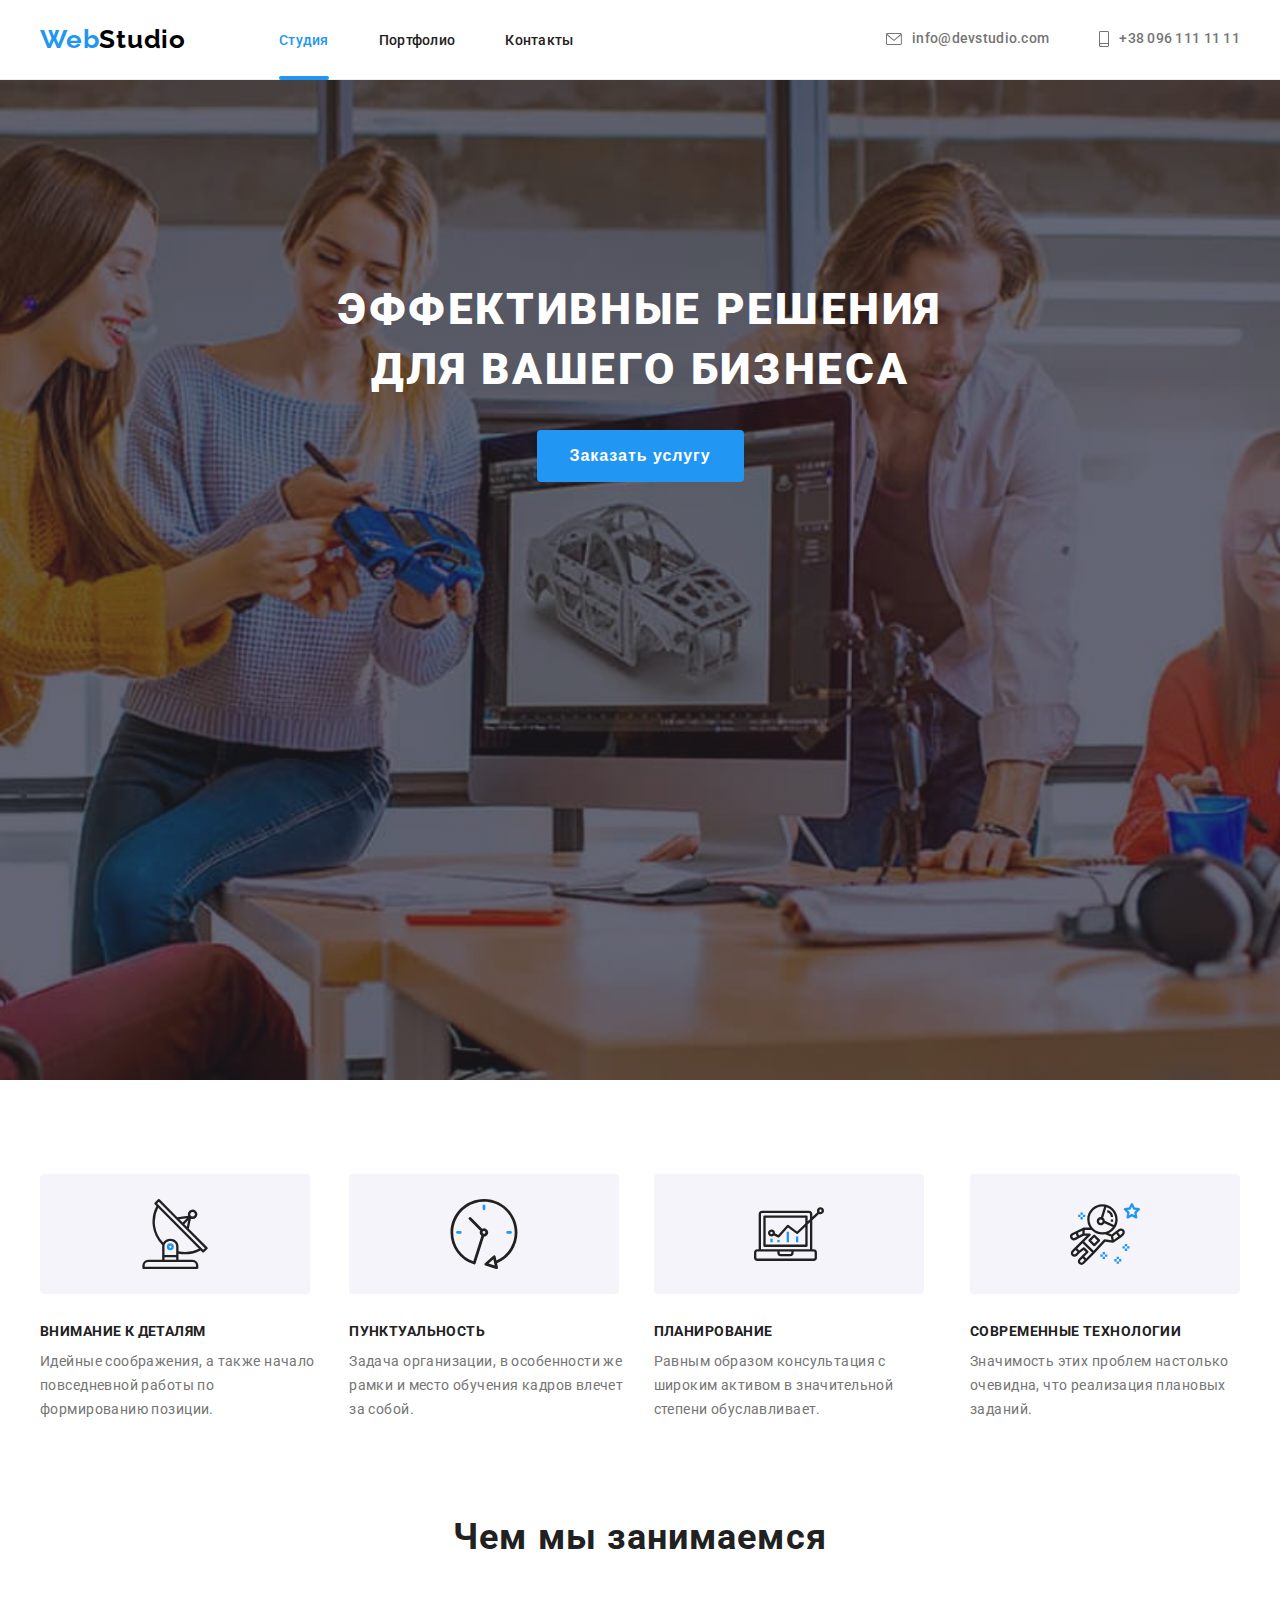
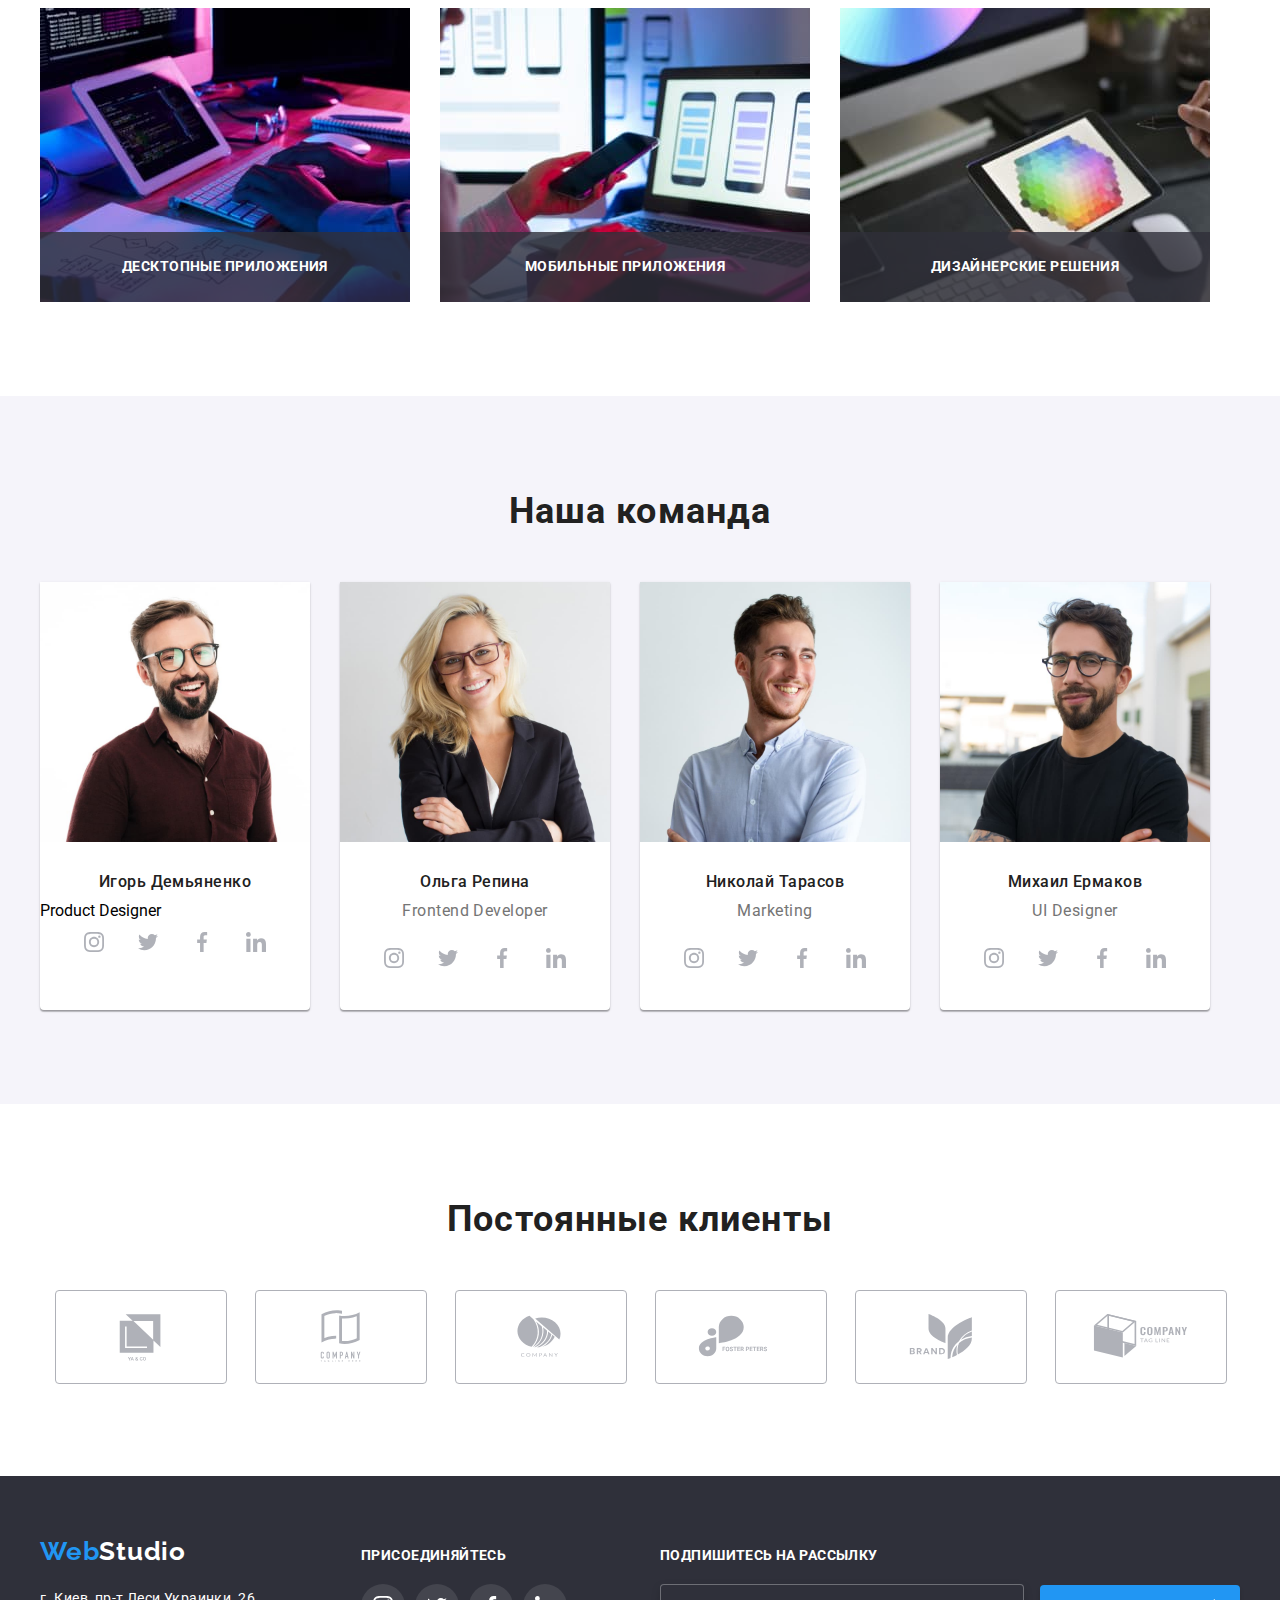
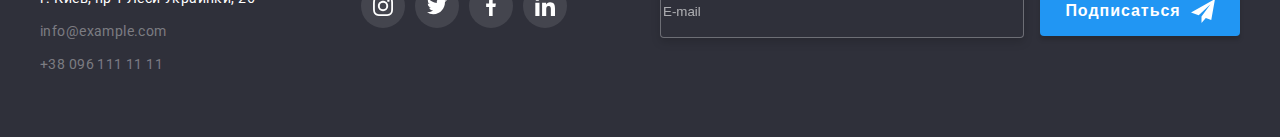
==== index.html @ 2228c713 "create hw8" ====
<!DOCTYPE html>
<html lang="ru">
<head>
  <meta charset="UTF-8">
  <meta http-equiv="X-UA-Compatible" content="IE=edge">
  <meta name="viewport" content="width=device-width, initial-scale=1.0">
  <title>Студия</title>
  <link rel="preconnect" href="https://fonts.googleapis.com">
  <link rel="preconnect" href="https://fonts.gstatic.com" crossorigin>
  <link href="https://fonts.googleapis.com/css2?family=Raleway:wght@700&family=Roboto:wght@400;500;700;900&display=swap"
    rel="stylesheet">
  <link rel="stylesheet" href="https://cdnjs.cloudflare.com/ajax/libs/modern-normalize/1.1.0/modern-normalize.min.css"
      integrity="sha512-wpPYUAdjBVSE4KJnH1VR1HeZfpl1ub8YT/NKx4PuQ5NmX2tKuGu6U/JRp5y+Y8XG2tV+wKQpNHVUX03MfMFn9Q=="
      crossorigin="anonymous" referrerpolicy="no-referrer" />
      <link rel="stylesheet" href="./css/main.min.css">  
</head>
<body>
  <!-- Header -->
<header class="header">
  <div class="container header__container">
    <nav class="header-navigation">
      <a class="logo link" href="./index.html" lang="en"> Web<span class="logo__black">Studio</span> </a>
      <ul class="menu list">
        <li class="menu__item">
          <a class="menu__link link menu__link-current" href="./index.html">Студия</a>
        </li>
        <li class="menu__item">
          <a class="menu__link link" href="./portfolio.html">Портфолио</a>
        </li>
        <li class="menu__item">
          <a class="menu__link link" href="#contacts">Контакты</a>
        </li>
      </ul>
    </nav>
    <ul class="contact-header list">
      <li class="contact-header__item">
        <a class="contact-header__link link" href="mailto:info@devstudio.com"> <svg class="contact-header__icon" width="16px"
            height="12px">
            <use class="icon-adress-item" href="./images/sprite.svg#icon-mail"></use>
          </svg> info@devstudio.com</a>
      </li>
      <li class="contact-header__item">
        <a class="contact-header__link link" href="tel:+380961111111"> <svg class="contact-header__icon" width="10px" height="16px">
            <use class="icon-adress-item" href="./images/sprite.svg#icon-smartphone"></use>
          </svg> +38 096 111 11 11</a>
      </li>
    </ul>
  </div>
  
</header>
<main>
  <!-- hero -->
<section class="hero">
  <div class="container">
    <h1 class="hero__title">
    Эффективные решения для вашего бизнеса
    </h1>
  <button class="modal-btn" type="button" data-modal-open>Заказать услугу</button>
</div>
</section>
<!-- преимущества -->
<section class="benefit section">
  <div class="container">
    <h2 class="visually-hidden">Преимущества</h2>
      <ul class="benefit__list list">        
        <li class="benefit__item">
          <div class="benefit__image">
            <svg class="benefit__icon" width="70px" height="70px">
              <use href="./images/sprite.svg#icon-antenna-1"> </use>
            </svg>
          </div>
          <h3 class="benefit__title">ВНИМАНИЕ К ДЕТАЛЯМ</h3>
          <p class="benefit__description">Идейные соображения, а также начало повседневной работы по формированию позиции.</p>
        </li>
        <li class="benefit__item">
          <div class="benefit__image">
            <svg class="benefit__icon" width="70px" height="70px">
              <use href="./images/sprite.svg#icon-clock-1"> </use>
            </svg>
          </div>
          <h3 class="benefit__title">ПУНКТУАЛЬНОСТЬ</h3>
          <p class="benefit__description">Задача организации, в особенности же рамки и место обучения кадров влечет за собой.</p>
       </li>
       <li class="benefit__item">
        <div class="benefit__image">
          <svg class="benefit__icon" width="70px" height="70px">
            <use href="./images/sprite.svg#icon-diagram-1"> </use>
          </svg>
        </div>
         <h3 class="benefit__title">ПЛАНИРОВАНИЕ</h3>
         <p class="benefit__description">Равным образом консультация с широким активом в значительной степени обуславливает.</p>
       </li>
       <li class="benefit__item">
        <div class="benefit__image">
          <svg class="benefit__icon" width="70px" height="70px">
            <use href="./images/sprite.svg#icon-astronaut-1"> </use>
          </svg>
        </div>
         <h3 class="benefit__title">СОВРЕМЕННЫЕ ТЕХНОЛОГИИ</h3>
         <p class="benefit__description">Значимость этих проблем настолько очевидна, что реализация плановых заданий.</p>
       </li>
     </ul>
  </div>  
 </section>
<!-- чем мы занимаемся -->
<section class="section service">
  <div class="container">
    <h2 class="title">Чем мы занимаемся</h2>
    <ul class="services list">
      <li class="services__card">
        <div class="services__overlay">
          <p>десктопные приложения</p>
        </div>
        <img class="services__image" src="./images/algoritm.jpg" alt="десктопные приложения" width="370" height="294">
      </li>
      <li class="services__card">
        <div class="services__overlay">
          <p>мобильные приложения</p>
        </div>
        <img class="services__image" src="./images/mobile-app.jpg" alt="мобильные приложения" width="370" height="294">
      </li>
      <li class="services__card">
        <div class="services__overlay">
          <p>дизайнерские решения</p>
        </div>
        <img class="services__image" src="./images/design.jpg" alt="дизайнерские решения" width="370" height="294">
      </li>
    </ul>
  </div>
</section>
<!-- наша команда -->
<section class="section employees">
  <div class="container">
    <h2 class="title">Наша команда</h2>
    <ul class="employees__list list">
      <li class="employees__item">
        <img class="employees__image" src="./images/our-team/product-designer.jpg" alt="Игорь Демьяненко" width="270" height="260">
        <div class="employees__content">
          <h3 class="employees__title">Игорь Демьяненко</h3>
        <p class="employees__-description" lang="en">Product Designer</p>
        
          <ul class="socials list">
            <li class="socials__item">
              <a href="" class="socials__link">
                <svg class="socials__icon" width="20" height="20">
                  <use href="./images/sprite.svg#icon-instagram"></use>
                </svg>
              </a>
            </li>
            <li class="socials__item">
              <a href="" class="socials__link">
                <svg class="socials__icon" width="20" height="20">
                  <use href="./images/sprite.svg#icon-twitter"></use>
                </svg>
              </a>
            </li>
            <li class="socials__item">
              <a href="" class="socials__link">
                <svg class="socials__icon" width="20" height="20">
                  <use href="./images/sprite.svg#icon-facebook"></use>
                </svg>
              </a>
            </li>
            <li class="socials__item">
              <a href="" class="socials__link">
                <svg class="socials__icon" width="20" height="20">
                  <use href="./images/sprite.svg#icon-linkedin"></use>
                </svg>
              </a>
            </li>
          </ul>
        </div>
        
      </li>
      <li class="employees__item">
        <img class="employees__image" src="./images/our-team/frontend-developer.jpg" alt="Ольга Репина" width="270" height="260">
        <div class="employees__content">
          <h3 class="employees__title">Ольга Репина</h3>
        <p class="employees__description" lang="en">Frontend Developer</p>
        
          <ul class="socials list">
            <li class="socials__item">
              <a href="" class="socials__link">
                <svg class="socials__icon" width="20" height="20">
                  <use href="./images/sprite.svg#icon-instagram"></use>
                </svg>
              </a>
            </li>
            <li class="socials__item">
              <a href="" class="socials__link">
                <svg class="socials__icon" width="20" height="20">
                  <use href="./images/sprite.svg#icon-twitter"></use>
                </svg>
              </a>
            </li>
            <li class="socials__item">
              <a href="" class="socials__link">
                <svg class="socials__icon" width="20" height="20">
                  <use href="./images/sprite.svg#icon-facebook"></use>
                </svg>
              </a>
            </li>
            <li class="socials__item">
              <a href="" class="socials__link">
                <svg class="socials__icon" width="20" height="20">
                  <use href="./images/sprite.svg#icon-linkedin"></use>
                </svg>
              </a>
            </li>
          </ul>
        </div>
        
      </li>
      <li class="employees__item">
        <img class="employees__image" src="./images/our-team/marketing.jpg" alt="Николай Тарасов" width="270" height="260">
        <div class="employees__content">
          <h3 class="employees__title">Николай Тарасов</h3>
        <p class="employees__description" lang="en">Marketing</p>
        
          <ul class="socials list">
            <li class="socials__item">
              <a href="" class="socials__link">
                <svg class="socials__icon" width="20" height="20">
                  <use href="./images/sprite.svg#icon-instagram"></use>
                </svg>
              </a>
            </li>
            <li class="socials__item">
              <a href="" class="socials__link">
                <svg class="socials__icon" width="20" height="20">
                  <use href="./images/sprite.svg#icon-twitter"></use>
                </svg>
              </a>
            </li>
            <li class="socials__item">
              <a href="" class="socials__link">
                <svg class="socials__icon" width="20" height="20">
                  <use href="./images/sprite.svg#icon-facebook"></use>
                </svg>
              </a>
            </li>
            <li class="socials__item">
              <a href="" class="socials__link">
                <svg class="socials__icon" width="20" height="20">
                  <use href="./images/sprite.svg#icon-linkedin"></use>
                </svg>
              </a>
            </li>
          </ul>
        </div>
        
      </li>
      <li class="employees__item">
        <img class="employees__image" src="./images/our-team/ui-designer.jpg" alt="Михаил Ермаков" width="270" height="260">
        <div class="employees__content">
          <h3 class="employees__title">Михаил Ермаков</h3>
        <p class="employees__description" lang="en">UI Designer</p>
        
          <ul class="socials list">
            <li class="socials__item">
              <a href="" class="socials__link">
                <svg class="socials__icon" width="20" height="20">
                  <use href="./images/sprite.svg#icon-instagram"></use>
                </svg>
              </a>
            </li>
            <li class="socials__item">
              <a href="" class="socials__link">
                <svg class="socials__icon" width="20" height="20">
                  <use href="./images/sprite.svg#icon-twitter"></use>
                </svg>
              </a>
            </li>
            <li class="socials__item">
              <a href="" class="socials__link">
                <svg class="socials__icon" width="20" height="20">
                  <use href="./images/sprite.svg#icon-facebook"></use>
                </svg>
              </a>
            </li>
            <li class="socials__item">
              <a href="" class="socials__link">
                <svg class="socials__icon" width="20" height="20">
                  <use href="./images/sprite.svg#icon-linkedin"></use>
                </svg>
              </a>
            </li>
          </ul>
        </div>        
      </li>
    </ul>
  </div>
  </section>
  <section class="section customers">
    <div class="container">
      <h2 class="title">Постоянные клиенты</h2>
      <ul class="customers__list list">
        <li class="customers__item">
          <a href="" class="customers__link">
            <svg class="customers__icon" width="106" height="60">
              <use href="./images/sprite.svg#icon-logo-1"></use>
            </svg>
          </a>
        </li>
        <li class="customers__item">
          <a href="" class="customers__link">
            <svg class="customers__icon" width="106" height="60">
              <use href="./images/sprite.svg#icon-logo-2"></use>
            </svg>
          </a>
        </li>
        <li class="customers__item">
          <a href="" class="customers__link">
            <svg class="customers__icon" width="106" height="60">
              <use href="./images/sprite.svg#icon-logo-3"></use>
            </svg>
          </a>
        </li>
        <li class="customers__item">
          <a href="" class="customers__link">
            <svg class="customers__icon" width="106" height="60">
              <use href="./images/sprite.svg#icon-logo-4"></use>
            </svg>
          </a>
        </li>
        <li class="customers__item">
          <a href="" class="customers__link">
            <svg class="customers__icon" width="106" height="60">
              <use href="./images/sprite.svg#icon-logo-5"></use>
            </svg>
          </a>
        </li>
        <li class="customers__item">
          <a href="" class="customers__link">
            <svg class="customers__icon" width="106" height="60">
              <use href="./images/sprite.svg#icon-logo-6"></use>
            </svg>
          </a>
        </li>
      </ul>
    </div>
  </section>
 </main> 
<footer class="page-footer">
  <div class="footer-container container">
  <div class="footer-leftside">
    <a class="logo-footer logo link" href="./index.html"> Web<span class="white">Studio</span></a>
    <address id="contacts">
      <ul class="contact-footer list">
        <li class="contact-footer__item">
          <a class="contact-footer__address link" href="https://goo.gl/maps/N3cb1Y7R8XNuQPWY6" target="_blank"
            rel="noopener noreferer">г. Киев, пр-т Леси Украинки, 26</a>
        </li>
        <li class="contact-footer__item">
          <a class="contact-footer__link link" href="mailto:info@devstudio.com">info@example.com</a>
        </li>
        <li class="contact-footer__item">
          <a class="contact-footer__link link" href="tel:+380961111111">+38 096 111 11 11</a>
        </li>
      </ul>      
    </address>
  </div>  
  <div class="footer-rightside">
    <h2 class="footer-title">присоединяйтесь</h2>
    <ul class="socials__footer list">
      <li class="socials__item">
        <a href="" class="socials__link-footer">
          <svg class="socials__icon" width="20" height="20">
            <use href="./images/sprite.svg#icon-instagram"></use>
          </svg>
        </a>
      </li>
      <li class="socials__item">
        <a href="" class="socials__link-footer">
          <svg class="socials__icon" width="20" height="20">
            <use href="./images/sprite.svg#icon-twitter"></use>
          </svg>
        </a>
      </li>
      <li class="socials__item">
        <a href="" class="socials__link-footer">
          <svg class="socials__icon" width="20" height="20">
            <use href="./images/sprite.svg#icon-facebook"></use>
          </svg>
        </a>
      </li>
      <li class="socials__item">
        <a href="" class="socials__link-footer">
          <svg class="socials__icon" width="20" height="20">
            <use href="./images/sprite.svg#icon-linkedin"></use>
          </svg>
        </a>
      </li>
    </ul>
  </div>
  <form class="footer-form">
    <p class="footer-form-description">подпишитесь на рассылку</p>
    <label  class="footer-form-field" for="email">
      <input 
      class="footer-form-input" 
      type="email" 
      name="email" 
      id="email" 
      placeholder="E-mail">
    </label>
    <button class="footer-form-button" type="submit">Подписаться
      <svg class="footer-form-submit-icon" width="24" height="24">
        <use href="./images/sprite.svg#icon-icon-send"></use>
      </svg>  
    </button>
  </form>
  </div>
</footer>

<div class="backdrop is-hidden" data-modal>
  <div class="modal">
    <button type="button" class="modal-close-btn" data-modal-close>
      <svg class="modal-close-btn-icon" width="18px" height="18px">
        <use href="./images/sprite.svg#icon-close"></use>
      </svg>
    </button>
    <form class="modal-form">
      <p class="modal-form-description">Оставьте свои данные, мы вам перезвоним</p>
      <label class="modal-form-field" for="name">
        <span class="modal-form-field-key">Имя</span>  
        <span class="modal-form-input-wraper">
          <input class="modal-form-input" type="text" name="user-name" id="name" required pattern="[a-zA-Z]*" title="Andrew">
          <svg class="modal-form-icon" width="18px" height="18px">
            <use href="./images/sprite.svg#icon-person-black"></use>
          </svg>
        </span>        
      </label>
      <label class="modal-form-field" for="phone">
        <span class="modal-form-field-key">Телефон</span> 
        <span class="modal-form-input-wraper">
          <input class="modal-form-input" type="tel" name="user-phone" id="phone" required
            pattern="[0-9]{3}-[0-9]{3}-[0-9]{2}-[0-9]{2}" title="xxx-xxx-xx-xx">
            <svg class="modal-form-icon" width="18px" height="18px">
              <use href="./images/sprite.svg#icon-phone-black"></use>
            </svg>
        </span>        
      </label>
      <label class="modal-form-field" for="email-modal">
        <span class="modal-form-field-key">Почта</span>
        <span class="modal-form-input-wraper">
          <input class="modal-form-input" type="email" name="user-email" id="email-modal" required>
          <svg class="modal-form-icon" width="18px" height="18px">
            <use href="./images/sprite.svg#icon-email-black"></use>
          </svg>
        </span>        
      </label>
      <label class="modal-form-field">
        <span class="modal-form-field-key">Комментарий</span>        
        <textarea 
        class="modal-form-message" 
        name="user-message" 
        placeholder="Введите текст"
         ></textarea>
      </label>
      <input type="checkbox" class="modal-form-checkbox visually-hidden" id="checkbox-policy" name="user-policy">
      <label class="modal-form-checkbox-label" for="checkbox-policy">Соглашаюсь с рассылкой и принимаю&nbsp; <a class="modal-form-policy" href="">Условия договора</a> </label>
      <button class="mobal-form-button" type="submit">Отправить</button>
    </form>
  </div>
</div>
<script src="./js/modal.js"></script>
 </body>
</html>
---- css/main.min.css ----
:root{--primary-font: 'Roboto', sans-serif;--secondary-font: 'Raleway', sans-serif;--accent-color: #2196F3;--primary-font-color: #212121;--secondary-font-color: #757575;--main-background-color: #2F303A;--primary-color: #ffffff}.visually-hidden{position:absolute;width:1px;height:1px;margin:-1px;border:0;padding:0;white-space:nowrap;clip-path:inset(100%);clip:rect(0 0 0 0);overflow:hidden}.modal-close-btn,.modal-form-checkbox-label,.services__overlay,.socials__link,.customers__link,.socials__link-footer{display:flex;align-items:center;justify-content:center}h1,h2,h3,h4,h5,h6,p{margin-top:0;margin-bottom:0}ul,ol{margin-top:0;margin-bottom:0;padding-left:0}img{display:block}.list{list-style:none}.link{text-decoration:none}body{font-family:var(--primary-font);margin:0}.container{width:1200px;padding-left:15px;padding-right:15px;margin-left:auto;margin-right:auto;margin-top:auto;margin-bottom:auto}.section{padding-top:94px;padding-bottom:94px}.title{font-weight:700;font-size:36px;line-height:1.17;text-align:center;letter-spacing:0.03em;color:var(--primary-font-color);margin-bottom:50px}.logo{font-family:var(--secondary-font);font-weight:700;font-size:26px;line-height:1.19;letter-spacing:0.03em;color:var(--accent-color)}.logo__black{font-family:var(--secondary-font);font-weight:700;font-size:26px;line-height:1.19;letter-spacing:0.03em;color:#000000}.white{font-family:var(--secondary-font);font-weight:700;font-size:26px;line-height:1.19;letter-spacing:0.03em;color:var(--primary-color)}.logo-footer{display:block}.backdrop{position:fixed;top:0;left:0;width:100%;height:100%;background-color:rgba(0,0,0,0.2);transition:opacity 250ms cubic-bezier(0.4, 0, 0.2, 1),visibility 250ms cubic-bezier(0.4, 0, 0.2, 1)}.is-hidden{opacity:0;visibility:hidden;pointer-events:none}.modal{position:absolute;top:50%;left:50%;transform:translate(-50%, -50%);width:528px;height:581px;padding:40px;background-color:#FFFFFF;box-shadow:0px 1px 3px rgba(0,0,0,0.12),0px 1px 1px rgba(0,0,0,0.14),0px 2px 1px rgba(0,0,0,0.2);border-radius:4px}.modal-close-btn{position:absolute;top:8px;right:8px;width:30px;height:30px;padding:0;border:1px solid rgba(0,0,0,0.1);border-radius:50%;background-color:transparent;transition:fill 250ms cubic-bezier(0.4, 0, 0.2, 1);cursor:pointer}.modal-close-btn:hover,.modal-close-btn:focus{fill:var(--accent-color)}.modal-form{display:flex;flex-direction:column}.modal-form-input{width:100%;height:40px;border:1px solid rgba(33,33,33,0.2);border-radius:4px;padding-left:42px;transition:border-color 250ms cubic-bezier(0.4, 0, 0.2, 1)}.modal-form-input:focus{outline:none;border-color:var(--accent-color)}.modal-form-icon{display:block;position:absolute;top:50%;left:12px;transform:translateY(-50%);transition:fill 250ms cubic-bezier(0.4, 0, 0.2, 1)}.modal-form-input:focus+.modal-form-icon{fill:var(--accent-color)}.modal-form-field-key{display:block;margin-bottom:4px;font-size:12px;line-height:1.17;letter-spacing:0.01em;color:var(--secondary-font-color)}.modal-form-field{margin-bottom:10px}.modal-form-description{margin-bottom:12px;font-weight:700;font-size:20px;line-height:1.15;text-align:center;letter-spacing:0.03em;color:var(--primary-font-color)}.modal-form-input-wraper{position:relative}.modal-form-message{display:block;width:100%;height:120px;border:1px solid rgba(33,33,33,0.2);border-radius:4px;resize:none;padding:12px 16px;transition:border-color 250ms cubic-bezier(0.4, 0, 0.2, 1)}.modal-form-message:focus{outline:none;border-color:var(--accent-color)}.modal-form-message::placeholder{font-size:14px;line-height:1.14;letter-spacing:0.01em;color:rgba(117,117,117,0.5)}.modal-form-checkbox-label{font-size:14px;line-height:1.71;margin-bottom:30px;margin-top:10px;color:var(--secondary-font-color)}.modal-form-checkbox-label::before{display:block;width:16px;height:15px;border:1px solid #212121;border-radius:2px;margin-right:7px;content:'';cursor:pointer}.modal-form-checkbox:checked+.modal-form-checkbox-label::before{background-size:contain;background-origin:border-box;border-color:#2196F3;background-repeat:no-repeat;background-position:center;background-image:url(../images/icon-check.svg)}.modal-form-checkbox:focus+.modal-form-checkbox-label::before{outline:2px solid --accent-color}.modal-form-policy{color:var(--accent-color)}.mobal-form-button{min-width:200px;align-self:center;font-weight:700;font-size:16px;line-height:1.87;letter-spacing:0.06em;padding:10px 55px;border:1px solid transparent;box-shadow:0px 4px 4px rgba(0,0,0,0.15);border-radius:4px;background-color:var(--accent-color);color:var(--primary-color);text-align:center;justify-content:center;transition:background-color 250ms cubic-bezier(0.4, 0, 0.2, 1);cursor:pointer}.mobal-form-button:hover,.mobal-form-button:focus{background-color:#188CE8}.header__container{display:flex;align-items:center;padding-top:24px;padding-bottom:24px}.header-navigation{display:flex}.menu{display:flex;align-items:center;margin-left:93px}.contact-header{display:flex;margin-left:auto}.header{border-bottom:1px solid #ECECEC}.contact-header__item:not(:last-child){margin-right:50px}.menu__item{position:relative}.menu__item:not(:last-child){margin-right:50px}.menu__link{font-weight:500;font-size:14px;line-height:1.14;letter-spacing:0.02em;color:var(--primary-font-color);transition:color 250ms cubic-bezier(0.4, 0, 0.2, 1)}.menu__link:hover,.menu__link:focus{color:var(--accent-color)}.menu .menu__link.menu__link-current{color:var(--accent-color)}.menu__link.menu__link-current::after{content:'';display:block;width:100%;height:4px;border-radius:2px;position:absolute;top:46px;background-color:#2196F3}.contact-header__link{display:flex;align-items:center;font-weight:500;font-size:14px;line-height:1.14;letter-spacing:0.02em;color:var(--secondary-font-color);transition:color 250ms cubic-bezier(0.4, 0, 0.2, 1)}.contact-header__link:hover,.contact-header__link:focus{color:var(--accent-color)}.contact-header__icon{margin-right:10px;fill:#757575;transition:fill 250ms cubic-bezier(0.4, 0, 0.2, 1)}.contact-header__link:hover .contact-header__icon,.contact-header__link:focus .contact-header__icon{fill:var(--accent-color)}.modal-btn{padding:10px 32px;min-width:200px;border:1px solid transparent;border-radius:4px;font-weight:700;font-size:16px;line-height:1.87;letter-spacing:0.06em;background-color:var(--accent-color);color:var(--primary-color);text-align:center;transition:background-color 250ms cubic-bezier(0.4, 0, 0.2, 1);cursor:pointer}.modal-btn:hover,.modal-btn:focus{background-color:#188CE8}.hero{height:600px;max-width:1600px;background-image:linear-gradient(to right, rgba(47,48,58,0.4), rgba(47,48,58,0.4)),url("../images/hero-Img.jpg");background-color:var(--main-background-color);background-size:cover;background-repeat:no-repeat;background-position:center;margin-left:auto;margin-right:auto;padding-top:200px;padding-bottom:200px;text-align:center}.hero__title{width:696px;height:120px;font-weight:900;font-size:44px;line-height:1.36;text-align:center;letter-spacing:0.06em;text-transform:uppercase;color:var(--primary-color);margin-left:auto;margin-right:auto;margin-bottom:30px}.benefit__title{font-weight:700;font-size:14px;line-height:1.14;letter-spacing:0.03em;text-transform:uppercase;color:var(--primary-font-color);margin-bottom:10px;margin-top:30px}.benefit__description{font-size:14px;line-height:1.71;letter-spacing:0.03em;color:var(--secondary-font-color)}.benefit__list{display:flex}.benefit__item:not(:last-child){margin-right:30px}.benefit__image{width:270px;height:120px;display:flex;align-items:center;justify-content:center;border-radius:4px;background-color:#F5F4FA}.service{padding-top:0px}.services__card{position:relative}.services__card:not(:last-child){margin-right:30px}.services__overlay{position:absolute;bottom:0;width:100%;height:70px;background-color:rgba(47,48,58,0.8);font-weight:700;font-size:14px;line-height:1.14;letter-spacing:0.03em;text-transform:uppercase;color:#FFFFFF}.services{display:flex;flex-wrap:wrap}.employees__title{font-weight:500;font-size:16px;line-height:1.19;text-align:center;letter-spacing:0.03em;color:var(--primary-font-color);margin-bottom:10px}.employees__content{padding-top:30px;padding-bottom:30px}.employees__description{font-size:16px;line-height:1.19;text-align:center;letter-spacing:0.03em;color:var(--secondary-font-color);margin-bottom:16px}.employees{background-color:#F5F4FA}.employees__item{background-color:var(--primary-color);box-shadow:0px 1px 3px rgba(0,0,0,0.12),0px 1px 1px rgba(0,0,0,0.14),0px 2px 1px rgba(0,0,0,0.2);border-radius:0px 0px 4px 4px}.employees__item:not(:last-child){margin-right:30px}.employees__list{display:flex;flex-wrap:wrap}.socials{display:flex;justify-content:center}.socials__link{width:44px;height:44px;border-radius:50%;fill:#AFB1B8;background-color:var(--primary-color);transition:background-color 250ms cubic-bezier(0.4, 0, 0.2, 1),fill 250ms cubic-bezier(0.4, 0, 0.2, 1)}.socials__link:hover,.socials__link:focus{background-color:var(--accent-color)}.socials__link:hover .socials__icon,.socials__link:focus .socials__icon{fill:var(--primary-color)}.socials__item:not(:last-child){margin-right:10px}.customers__list{display:flex;justify-content:center}.customers__item{width:170px;height:92px}.customers__item:not(:last-child){margin-right:30px}.customers__link{width:100%;height:100%;border:1px solid #AFB1B8;border-radius:4px;fill:#AFB1B8;background-color:var(--primary-color);transition:border 250ms cubic-bezier(0.4, 0, 0.2, 1)}.customers__link:hover,.customers__link:focus{border:1px solid var(--accent-color);border-radius:4px}.customers__icon{transition:fill 250ms cubic-bezier(0.4, 0, 0.2, 1)}.customers__link:hover .customers__icon,.customers__link:focus .customers__icon{fill:var(--accent-color)}address{font-style:normal;font-weight:400}.page-footer{background-color:var(--main-background-color);padding-top:60px;padding-bottom:60px}.contact-footer{margin-top:20px}.contact-footer__address{font-size:14px;line-height:1.71;letter-spacing:0.03em;color:var(--primary-color);transition:color 250ms cubic-bezier(0.4, 0, 0.2, 1)}.contact-footer__address:hover,.contact-footer__address:focus{color:var(--accent-color)}.contact-footer__link{font-size:14px;line-height:1.71;letter-spacing:0.03em;color:#FFFFFF60;transition:color 250ms cubic-bezier(0.4, 0, 0.2, 1)}.contact-footer__link:hover,.contact-footer__link:focus{color:var(--accent-color)}.contact-footer__item:not(:last-child){margin-bottom:9px}.footer-container{display:flex;align-items:baseline}.footer-leftside{margin-right:70px;flex-grow:1}.footer-rightside{margin-right:93px}.footer-title{margin-bottom:20px;font-size:14px;line-height:1.14;letter-spacing:0.03em;text-transform:uppercase;color:var(--primary-color)}.socials__footer{display:flex;justify-content:center}.socials__link-footer{width:44px;height:44px;border-radius:50%;fill:var(--primary-color);background-color:rgba(255,255,255,0.1);transition:background-color 250ms cubic-bezier(0.4, 0, 0.2, 1)}.socials__link-footer:hover,.socials__link-footer:focus{background-color:var(--accent-color)}.socials__item:not(:last-child){margin-right:10px}.socials__icon{transition:fill 250ms cubic-bezier(0.4, 0, 0.2, 1)}.socials__link-footer:hover .socials__icon,.socials__link-footer:focus .socials__icon{fill:var(--primary-color)}.footer-form{display:block;justify-content:flex-end}.footer-form-description{font-family:'Roboto';font-style:normal;font-weight:700;font-size:14px;line-height:1.14;letter-spacing:0.03em;margin-bottom:20px;text-transform:uppercase;color:#FFFFFF}.footer-form-input{width:358px;height:50px;border:1px solid rgba(255,255,255,0.3);filter:drop-shadow(0px 4px 4px rgba(0,0,0,0.15));border-radius:4px;background-color:#2F303A;color:#FFFFFF;outline:none}.footer-form-input::placeholder{color:rgba(255,255,255,0.6)}.footer-form-field{margin-right:12px}.footer-form-button{display:inline-flex;align-items:center;min-width:200px;align-self:center;font-weight:700;font-size:16px;line-height:1.87;letter-spacing:0.06em;padding-top:10px;padding-bottom:10px;border:1px solid transparent;box-shadow:0px 4px 4px rgba(0,0,0,0.15);border-radius:4px;background-color:var(--accent-color);color:var(--primary-color);justify-content:center;transition:background-color 250ms cubic-bezier(0.4, 0, 0.2, 1);cursor:pointer}.footer-form-button:hover,.footer-form-button:focus{background-color:#188CE8}.footer-form-submit-icon{margin-left:10px}.navigation{display:flex;margin-bottom:50px;justify-content:center}.our-projects{padding-top:94px;padding-bottom:94px}.navigation__item:not(:last-child){margin-right:8px}.nav-button{font-family:inherit;font-weight:500;font-size:16px;line-height:1.63;letter-spacing:0.03em;background-color:#F5F4FA;color:var(--primary-font-color);border-radius:4px;border:1px solid transparent;padding:6px 22px;cursor:pointer;transition:color 250ms cubic-bezier(0.4, 0, 0.2, 1),background-color 250ms cubic-bezier(0.4, 0, 0.2, 1),box-shadow 250ms cubic-bezier(0.4, 0, 0.2, 1)}.nav-button:hover,.nav-button:focus{color:var(--primary-color);background-color:var(--accent-color);box-shadow:0px 3px 1px rgba(0,0,0,0.1),0px 1px 2px rgba(0,0,0,0.08),0px 2px 2px rgba(0,0,0,0.12);border-radius:4px}.projects{display:flex;flex-wrap:wrap}.projects__item:not(:nth-child(3n)){margin-right:30px}.projects__item:nth-child(-n+6){margin-bottom:30px}.projects__link{display:block;transition:box-shadow 250ms cubic-bezier(0.4, 0, 0.2, 1)}.projects__link:hover,.projects__link:focus{box-shadow:0px 1px 1px rgba(0,0,0,0.12),0px 4px 4px rgba(0,0,0,0.06),1px 4px 6px rgba(0,0,0,0.16)}.projects__content{padding-top:20px;padding-bottom:20px;padding-left:24px;padding-right:24px;border:1px solid #EEEEEE;border-top:none}.projects__title{font-weight:700;font-size:18px;line-height:2.0;letter-spacing:0.06em;color:var(--primary-font-color);margin-bottom:4px}.projects__description{font-size:16px;line-height:1.87;letter-spacing:0.03em;color:var(--secondary-font-color)}.projects__wrapper{position:relative;overflow:hidden}.projects__overlay{position:absolute;width:100%;height:100%;top:0;left:0;font-family:'Roboto', sans-serif;font-style:normal;font-weight:400;font-size:18px;line-height:1.56;letter-spacing:0.03em;color:rgba(255,255,255,0.9);background-color:rgba(33,150,243,0.9);padding:63px 24px;transform:translateY(100%);transition:transform 250ms cubic-bezier(0.4, 0, 0.2, 1)}.projects__link:hover .projects__overlay,.projects__link:focus .projects__overlay{transform:translateY(0)}
/*# sourceMappingURL=main.min.css.map */
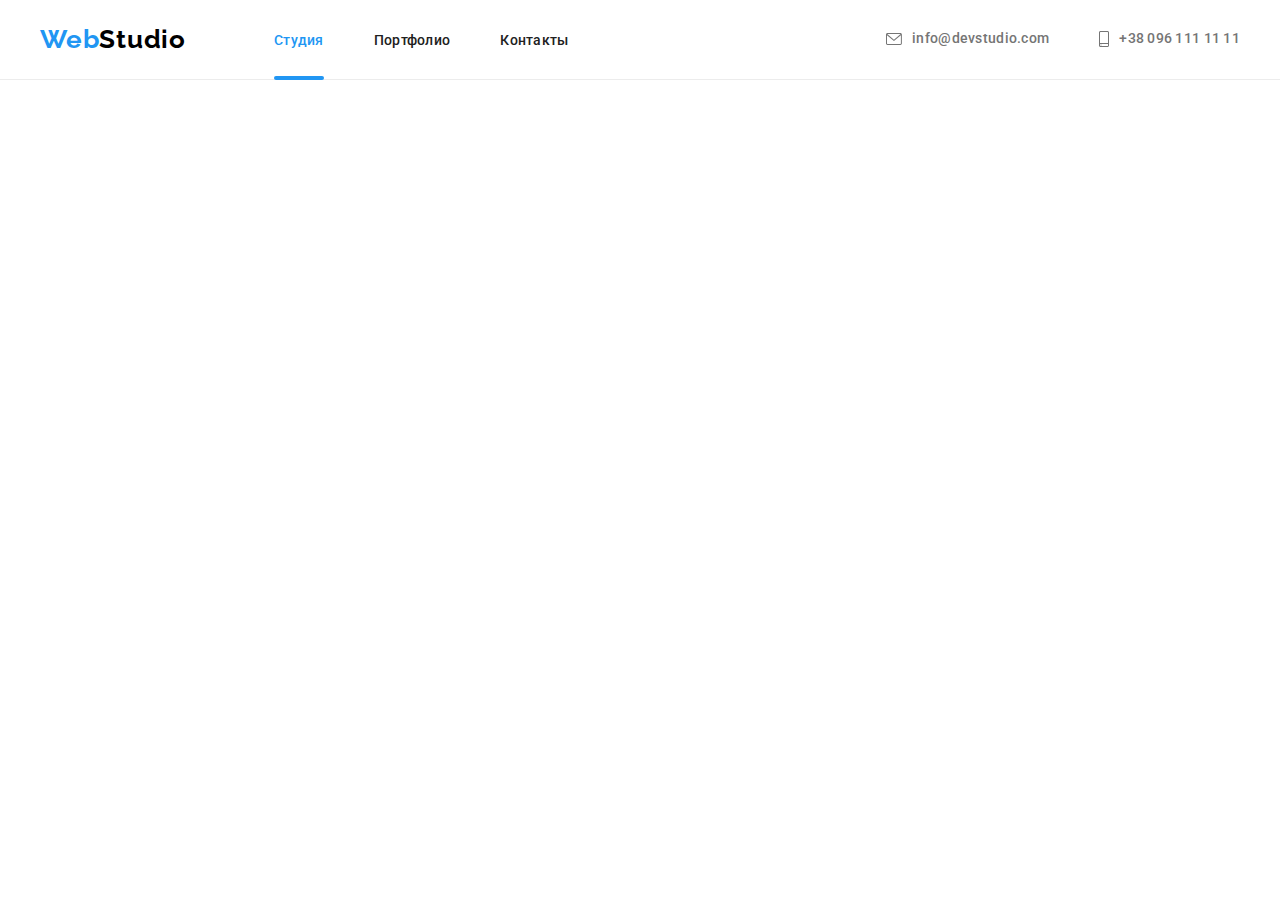
==== commit 180901ff: "setup css-header to three modes and modal-menu" ====
--- a/index.html
+++ b/index.html
@@ -19,7 +19,7 @@
 <header class="header">
   <div class="container header__container">
     <nav class="header-navigation">
-      <a class="logo link" href="./index.html" lang="en"> Web<span class="logo__black">Studio</span> </a>
+      <a class="logo link" href="./index.html" lang="en"> Web<span class="logo-black">Studio</span> </a>
       <ul class="menu list">
         <li class="menu__item">
           <a class="menu__link link menu__link-current" href="./index.html">Студия</a>
@@ -32,6 +32,11 @@
         </li>
       </ul>
     </nav>
+    <button type="button" class="mobile-menu-open-btn" data-menu-open>
+      <svg class="mobile-menu-open-btn__icon" width="40" height="40">
+        <use href="./images/sprite.svg#icon-burger"></use>
+      </svg>      
+    </button>
     <ul class="contact-header list">
       <li class="contact-header__item">
         <a class="contact-header__link link" href="mailto:info@devstudio.com"> <svg class="contact-header__icon" width="16px"
@@ -46,20 +51,61 @@
       </li>
     </ul>
   </div>
-  
+  <div class="mobile-menu" data-menu>
+    <div class="container mobile-menu__container">
+      <button type="button" class="mobile-menu__close-button" data-menu-close>
+        <svg class="mobile-menu__close-icon" width="40px" height="40px">
+          <use href="./images/sprite.svg#icon-close"></use>
+        </svg>
+      </button>
+      <ul class="mobile-nav-menu list">
+        <li class="mobile-nav-menu__item">
+          <a class="mobile-nav-menu__link link" href="./index.html">Студия</a>
+        </li>
+        <li class="mobile-nav-menu__item">
+          <a class="mobile-nav-menu__link link" href="./portfolio.html">Портфолио</a>
+        </li>
+        <li class="mobile-nav-menu__item">
+          <a class="mobile-nav-menu__link link" href="#contacts">Контакты</a>
+        </li>
+      </ul>
+      <ul class="mobile-contacts-menu list">
+        <li class="mobile-contacts-menu__phone">
+          <a class="mobile-contacts-menu__link-phone link" href="tel:+380961111111">+38 096 111 11 11</a>
+        </li>
+        <li class="mobile-contacts-menu__mail">
+          <a class="mobile-contacts-menu__link-mail link" href="mailto:info@devstudio.com">info@devstudio.com</a>
+        </li>
+      </ul>
+      <ul class="mobile-socials-menu list">
+        <li class="mobile-socials-menu__item">
+          <a class="mobile-socials-menu__link link" href="">Instagram</a>
+        </li>
+        <li class="mobile-socials-menu__item">
+          <a class="mobile-socials-menu__link link" href="">Twitter</a>
+        </li>
+        <li class="mobile-socials-menu__item">
+          <a class="mobile-socials-menu__link link" href="">Facebook</a>
+        </li>
+        <li class="mobile-socials-menu__item">
+          <a class="mobile-socials-menu__link link" href="">Linkedin</a>
+        </li>
+      </ul>
+    </div>
+  </div>
 </header>
 <main>
   <!-- hero -->
-<section class="hero">
+<!-- <section class="hero">
   <div class="container">
     <h1 class="hero__title">
-    Эффективные решения для вашего бизнеса
+    Эффективные решения <br> для вашего бизнеса
     </h1>
   <button class="modal-btn" type="button" data-modal-open>Заказать услугу</button>
 </div>
-</section>
+</section> -->
 <!-- преимущества -->
-<section class="benefit section">
+<!-- <section class="benefit section">
   <div class="container">
     <h2 class="visually-hidden">Преимущества</h2>
       <ul class="benefit__list list">        
@@ -101,9 +147,9 @@
        </li>
      </ul>
   </div>  
- </section>
+ </section> -->
 <!-- чем мы занимаемся -->
-<section class="section service">
+<!-- <section class="section service">
   <div class="container">
     <h2 class="title">Чем мы занимаемся</h2>
     <ul class="services list">
@@ -127,9 +173,9 @@
       </li>
     </ul>
   </div>
-</section>
+</section> -->
 <!-- наша команда -->
-<section class="section employees">
+<!-- <section class="section employees">
   <div class="container">
     <h2 class="title">Наша команда</h2>
     <ul class="employees__list list">
@@ -290,8 +336,9 @@
       </li>
     </ul>
   </div>
-  </section>
-  <section class="section customers">
+  </section> -->
+  <!-- CUSTOMERS -->
+  <!-- <section class="section customers">
     <div class="container">
       <h2 class="title">Постоянные клиенты</h2>
       <ul class="customers__list list">
@@ -339,12 +386,13 @@
         </li>
       </ul>
     </div>
-  </section>
+  </section> -->
  </main> 
-<footer class="page-footer">
+<!-- FOOTER -->
+<!-- <footer class="page-footer">
   <div class="footer-container container">
   <div class="footer-leftside">
-    <a class="logo-footer logo link" href="./index.html"> Web<span class="white">Studio</span></a>
+    <a class="logo-footer logo link" href="./index.html"> Web<span class="logo-white">Studio</span></a>
     <address id="contacts">
       <ul class="contact-footer list">
         <li class="contact-footer__item">
@@ -410,9 +458,9 @@
     </button>
   </form>
   </div>
-</footer>
-
-<div class="backdrop is-hidden" data-modal>
+</footer> -->
+<!-- MODAL WINDOW -->
+<!-- <div class="backdrop is-hidden" data-modal>
   <div class="modal">
     <button type="button" class="modal-close-btn" data-modal-close>
       <svg class="modal-close-btn-icon" width="18px" height="18px">
@@ -462,7 +510,8 @@
       <button class="mobal-form-button" type="submit">Отправить</button>
     </form>
   </div>
-</div>
-<script src="./js/modal.js"></script>
+</div> -->
+<!-- <script src="./js/modal.js"></script> -->
+<script src="./js/menu.js"></script>
  </body>
 </html>--- a/css/main.min.css
+++ b/css/main.min.css
@@ -1,2 +1,2 @@
-:root{--primary-font: 'Roboto', sans-serif;--secondary-font: 'Raleway', sans-serif;--accent-color: #2196F3;--primary-font-color: #212121;--secondary-font-color: #757575;--main-background-color: #2F303A;--primary-color: #ffffff}.visually-hidden{position:absolute;width:1px;height:1px;margin:-1px;border:0;padding:0;white-space:nowrap;clip-path:inset(100%);clip:rect(0 0 0 0);overflow:hidden}.modal-close-btn,.modal-form-checkbox-label,.services__overlay,.socials__link,.customers__link,.socials__link-footer{display:flex;align-items:center;justify-content:center}h1,h2,h3,h4,h5,h6,p{margin-top:0;margin-bottom:0}ul,ol{margin-top:0;margin-bottom:0;padding-left:0}img{display:block}.list{list-style:none}.link{text-decoration:none}body{font-family:var(--primary-font);margin:0}.container{width:1200px;padding-left:15px;padding-right:15px;margin-left:auto;margin-right:auto;margin-top:auto;margin-bottom:auto}.section{padding-top:94px;padding-bottom:94px}.title{font-weight:700;font-size:36px;line-height:1.17;text-align:center;letter-spacing:0.03em;color:var(--primary-font-color);margin-bottom:50px}.logo{font-family:var(--secondary-font);font-weight:700;font-size:26px;line-height:1.19;letter-spacing:0.03em;color:var(--accent-color)}.logo__black{font-family:var(--secondary-font);font-weight:700;font-size:26px;line-height:1.19;letter-spacing:0.03em;color:#000000}.white{font-family:var(--secondary-font);font-weight:700;font-size:26px;line-height:1.19;letter-spacing:0.03em;color:var(--primary-color)}.logo-footer{display:block}.backdrop{position:fixed;top:0;left:0;width:100%;height:100%;background-color:rgba(0,0,0,0.2);transition:opacity 250ms cubic-bezier(0.4, 0, 0.2, 1),visibility 250ms cubic-bezier(0.4, 0, 0.2, 1)}.is-hidden{opacity:0;visibility:hidden;pointer-events:none}.modal{position:absolute;top:50%;left:50%;transform:translate(-50%, -50%);width:528px;height:581px;padding:40px;background-color:#FFFFFF;box-shadow:0px 1px 3px rgba(0,0,0,0.12),0px 1px 1px rgba(0,0,0,0.14),0px 2px 1px rgba(0,0,0,0.2);border-radius:4px}.modal-close-btn{position:absolute;top:8px;right:8px;width:30px;height:30px;padding:0;border:1px solid rgba(0,0,0,0.1);border-radius:50%;background-color:transparent;transition:fill 250ms cubic-bezier(0.4, 0, 0.2, 1);cursor:pointer}.modal-close-btn:hover,.modal-close-btn:focus{fill:var(--accent-color)}.modal-form{display:flex;flex-direction:column}.modal-form-input{width:100%;height:40px;border:1px solid rgba(33,33,33,0.2);border-radius:4px;padding-left:42px;transition:border-color 250ms cubic-bezier(0.4, 0, 0.2, 1)}.modal-form-input:focus{outline:none;border-color:var(--accent-color)}.modal-form-icon{display:block;position:absolute;top:50%;left:12px;transform:translateY(-50%);transition:fill 250ms cubic-bezier(0.4, 0, 0.2, 1)}.modal-form-input:focus+.modal-form-icon{fill:var(--accent-color)}.modal-form-field-key{display:block;margin-bottom:4px;font-size:12px;line-height:1.17;letter-spacing:0.01em;color:var(--secondary-font-color)}.modal-form-field{margin-bottom:10px}.modal-form-description{margin-bottom:12px;font-weight:700;font-size:20px;line-height:1.15;text-align:center;letter-spacing:0.03em;color:var(--primary-font-color)}.modal-form-input-wraper{position:relative}.modal-form-message{display:block;width:100%;height:120px;border:1px solid rgba(33,33,33,0.2);border-radius:4px;resize:none;padding:12px 16px;transition:border-color 250ms cubic-bezier(0.4, 0, 0.2, 1)}.modal-form-message:focus{outline:none;border-color:var(--accent-color)}.modal-form-message::placeholder{font-size:14px;line-height:1.14;letter-spacing:0.01em;color:rgba(117,117,117,0.5)}.modal-form-checkbox-label{font-size:14px;line-height:1.71;margin-bottom:30px;margin-top:10px;color:var(--secondary-font-color)}.modal-form-checkbox-label::before{display:block;width:16px;height:15px;border:1px solid #212121;border-radius:2px;margin-right:7px;content:'';cursor:pointer}.modal-form-checkbox:checked+.modal-form-checkbox-label::before{background-size:contain;background-origin:border-box;border-color:#2196F3;background-repeat:no-repeat;background-position:center;background-image:url(../images/icon-check.svg)}.modal-form-checkbox:focus+.modal-form-checkbox-label::before{outline:2px solid --accent-color}.modal-form-policy{color:var(--accent-color)}.mobal-form-button{min-width:200px;align-self:center;font-weight:700;font-size:16px;line-height:1.87;letter-spacing:0.06em;padding:10px 55px;border:1px solid transparent;box-shadow:0px 4px 4px rgba(0,0,0,0.15);border-radius:4px;background-color:var(--accent-color);color:var(--primary-color);text-align:center;justify-content:center;transition:background-color 250ms cubic-bezier(0.4, 0, 0.2, 1);cursor:pointer}.mobal-form-button:hover,.mobal-form-button:focus{background-color:#188CE8}.header__container{display:flex;align-items:center;padding-top:24px;padding-bottom:24px}.header-navigation{display:flex}.menu{display:flex;align-items:center;margin-left:93px}.contact-header{display:flex;margin-left:auto}.header{border-bottom:1px solid #ECECEC}.contact-header__item:not(:last-child){margin-right:50px}.menu__item{position:relative}.menu__item:not(:last-child){margin-right:50px}.menu__link{font-weight:500;font-size:14px;line-height:1.14;letter-spacing:0.02em;color:var(--primary-font-color);transition:color 250ms cubic-bezier(0.4, 0, 0.2, 1)}.menu__link:hover,.menu__link:focus{color:var(--accent-color)}.menu .menu__link.menu__link-current{color:var(--accent-color)}.menu__link.menu__link-current::after{content:'';display:block;width:100%;height:4px;border-radius:2px;position:absolute;top:46px;background-color:#2196F3}.contact-header__link{display:flex;align-items:center;font-weight:500;font-size:14px;line-height:1.14;letter-spacing:0.02em;color:var(--secondary-font-color);transition:color 250ms cubic-bezier(0.4, 0, 0.2, 1)}.contact-header__link:hover,.contact-header__link:focus{color:var(--accent-color)}.contact-header__icon{margin-right:10px;fill:#757575;transition:fill 250ms cubic-bezier(0.4, 0, 0.2, 1)}.contact-header__link:hover .contact-header__icon,.contact-header__link:focus .contact-header__icon{fill:var(--accent-color)}.modal-btn{padding:10px 32px;min-width:200px;border:1px solid transparent;border-radius:4px;font-weight:700;font-size:16px;line-height:1.87;letter-spacing:0.06em;background-color:var(--accent-color);color:var(--primary-color);text-align:center;transition:background-color 250ms cubic-bezier(0.4, 0, 0.2, 1);cursor:pointer}.modal-btn:hover,.modal-btn:focus{background-color:#188CE8}.hero{height:600px;max-width:1600px;background-image:linear-gradient(to right, rgba(47,48,58,0.4), rgba(47,48,58,0.4)),url("../images/hero-Img.jpg");background-color:var(--main-background-color);background-size:cover;background-repeat:no-repeat;background-position:center;margin-left:auto;margin-right:auto;padding-top:200px;padding-bottom:200px;text-align:center}.hero__title{width:696px;height:120px;font-weight:900;font-size:44px;line-height:1.36;text-align:center;letter-spacing:0.06em;text-transform:uppercase;color:var(--primary-color);margin-left:auto;margin-right:auto;margin-bottom:30px}.benefit__title{font-weight:700;font-size:14px;line-height:1.14;letter-spacing:0.03em;text-transform:uppercase;color:var(--primary-font-color);margin-bottom:10px;margin-top:30px}.benefit__description{font-size:14px;line-height:1.71;letter-spacing:0.03em;color:var(--secondary-font-color)}.benefit__list{display:flex}.benefit__item:not(:last-child){margin-right:30px}.benefit__image{width:270px;height:120px;display:flex;align-items:center;justify-content:center;border-radius:4px;background-color:#F5F4FA}.service{padding-top:0px}.services__card{position:relative}.services__card:not(:last-child){margin-right:30px}.services__overlay{position:absolute;bottom:0;width:100%;height:70px;background-color:rgba(47,48,58,0.8);font-weight:700;font-size:14px;line-height:1.14;letter-spacing:0.03em;text-transform:uppercase;color:#FFFFFF}.services{display:flex;flex-wrap:wrap}.employees__title{font-weight:500;font-size:16px;line-height:1.19;text-align:center;letter-spacing:0.03em;color:var(--primary-font-color);margin-bottom:10px}.employees__content{padding-top:30px;padding-bottom:30px}.employees__description{font-size:16px;line-height:1.19;text-align:center;letter-spacing:0.03em;color:var(--secondary-font-color);margin-bottom:16px}.employees{background-color:#F5F4FA}.employees__item{background-color:var(--primary-color);box-shadow:0px 1px 3px rgba(0,0,0,0.12),0px 1px 1px rgba(0,0,0,0.14),0px 2px 1px rgba(0,0,0,0.2);border-radius:0px 0px 4px 4px}.employees__item:not(:last-child){margin-right:30px}.employees__list{display:flex;flex-wrap:wrap}.socials{display:flex;justify-content:center}.socials__link{width:44px;height:44px;border-radius:50%;fill:#AFB1B8;background-color:var(--primary-color);transition:background-color 250ms cubic-bezier(0.4, 0, 0.2, 1),fill 250ms cubic-bezier(0.4, 0, 0.2, 1)}.socials__link:hover,.socials__link:focus{background-color:var(--accent-color)}.socials__link:hover .socials__icon,.socials__link:focus .socials__icon{fill:var(--primary-color)}.socials__item:not(:last-child){margin-right:10px}.customers__list{display:flex;justify-content:center}.customers__item{width:170px;height:92px}.customers__item:not(:last-child){margin-right:30px}.customers__link{width:100%;height:100%;border:1px solid #AFB1B8;border-radius:4px;fill:#AFB1B8;background-color:var(--primary-color);transition:border 250ms cubic-bezier(0.4, 0, 0.2, 1)}.customers__link:hover,.customers__link:focus{border:1px solid var(--accent-color);border-radius:4px}.customers__icon{transition:fill 250ms cubic-bezier(0.4, 0, 0.2, 1)}.customers__link:hover .customers__icon,.customers__link:focus .customers__icon{fill:var(--accent-color)}address{font-style:normal;font-weight:400}.page-footer{background-color:var(--main-background-color);padding-top:60px;padding-bottom:60px}.contact-footer{margin-top:20px}.contact-footer__address{font-size:14px;line-height:1.71;letter-spacing:0.03em;color:var(--primary-color);transition:color 250ms cubic-bezier(0.4, 0, 0.2, 1)}.contact-footer__address:hover,.contact-footer__address:focus{color:var(--accent-color)}.contact-footer__link{font-size:14px;line-height:1.71;letter-spacing:0.03em;color:#FFFFFF60;transition:color 250ms cubic-bezier(0.4, 0, 0.2, 1)}.contact-footer__link:hover,.contact-footer__link:focus{color:var(--accent-color)}.contact-footer__item:not(:last-child){margin-bottom:9px}.footer-container{display:flex;align-items:baseline}.footer-leftside{margin-right:70px;flex-grow:1}.footer-rightside{margin-right:93px}.footer-title{margin-bottom:20px;font-size:14px;line-height:1.14;letter-spacing:0.03em;text-transform:uppercase;color:var(--primary-color)}.socials__footer{display:flex;justify-content:center}.socials__link-footer{width:44px;height:44px;border-radius:50%;fill:var(--primary-color);background-color:rgba(255,255,255,0.1);transition:background-color 250ms cubic-bezier(0.4, 0, 0.2, 1)}.socials__link-footer:hover,.socials__link-footer:focus{background-color:var(--accent-color)}.socials__item:not(:last-child){margin-right:10px}.socials__icon{transition:fill 250ms cubic-bezier(0.4, 0, 0.2, 1)}.socials__link-footer:hover .socials__icon,.socials__link-footer:focus .socials__icon{fill:var(--primary-color)}.footer-form{display:block;justify-content:flex-end}.footer-form-description{font-family:'Roboto';font-style:normal;font-weight:700;font-size:14px;line-height:1.14;letter-spacing:0.03em;margin-bottom:20px;text-transform:uppercase;color:#FFFFFF}.footer-form-input{width:358px;height:50px;border:1px solid rgba(255,255,255,0.3);filter:drop-shadow(0px 4px 4px rgba(0,0,0,0.15));border-radius:4px;background-color:#2F303A;color:#FFFFFF;outline:none}.footer-form-input::placeholder{color:rgba(255,255,255,0.6)}.footer-form-field{margin-right:12px}.footer-form-button{display:inline-flex;align-items:center;min-width:200px;align-self:center;font-weight:700;font-size:16px;line-height:1.87;letter-spacing:0.06em;padding-top:10px;padding-bottom:10px;border:1px solid transparent;box-shadow:0px 4px 4px rgba(0,0,0,0.15);border-radius:4px;background-color:var(--accent-color);color:var(--primary-color);justify-content:center;transition:background-color 250ms cubic-bezier(0.4, 0, 0.2, 1);cursor:pointer}.footer-form-button:hover,.footer-form-button:focus{background-color:#188CE8}.footer-form-submit-icon{margin-left:10px}.navigation{display:flex;margin-bottom:50px;justify-content:center}.our-projects{padding-top:94px;padding-bottom:94px}.navigation__item:not(:last-child){margin-right:8px}.nav-button{font-family:inherit;font-weight:500;font-size:16px;line-height:1.63;letter-spacing:0.03em;background-color:#F5F4FA;color:var(--primary-font-color);border-radius:4px;border:1px solid transparent;padding:6px 22px;cursor:pointer;transition:color 250ms cubic-bezier(0.4, 0, 0.2, 1),background-color 250ms cubic-bezier(0.4, 0, 0.2, 1),box-shadow 250ms cubic-bezier(0.4, 0, 0.2, 1)}.nav-button:hover,.nav-button:focus{color:var(--primary-color);background-color:var(--accent-color);box-shadow:0px 3px 1px rgba(0,0,0,0.1),0px 1px 2px rgba(0,0,0,0.08),0px 2px 2px rgba(0,0,0,0.12);border-radius:4px}.projects{display:flex;flex-wrap:wrap}.projects__item:not(:nth-child(3n)){margin-right:30px}.projects__item:nth-child(-n+6){margin-bottom:30px}.projects__link{display:block;transition:box-shadow 250ms cubic-bezier(0.4, 0, 0.2, 1)}.projects__link:hover,.projects__link:focus{box-shadow:0px 1px 1px rgba(0,0,0,0.12),0px 4px 4px rgba(0,0,0,0.06),1px 4px 6px rgba(0,0,0,0.16)}.projects__content{padding-top:20px;padding-bottom:20px;padding-left:24px;padding-right:24px;border:1px solid #EEEEEE;border-top:none}.projects__title{font-weight:700;font-size:18px;line-height:2.0;letter-spacing:0.06em;color:var(--primary-font-color);margin-bottom:4px}.projects__description{font-size:16px;line-height:1.87;letter-spacing:0.03em;color:var(--secondary-font-color)}.projects__wrapper{position:relative;overflow:hidden}.projects__overlay{position:absolute;width:100%;height:100%;top:0;left:0;font-family:'Roboto', sans-serif;font-style:normal;font-weight:400;font-size:18px;line-height:1.56;letter-spacing:0.03em;color:rgba(255,255,255,0.9);background-color:rgba(33,150,243,0.9);padding:63px 24px;transform:translateY(100%);transition:transform 250ms cubic-bezier(0.4, 0, 0.2, 1)}.projects__link:hover .projects__overlay,.projects__link:focus .projects__overlay{transform:translateY(0)}
+:root{--primary-font: 'Roboto', sans-serif;--secondary-font: 'Raleway', sans-serif;--accent-color: #2196F3;--primary-font-color: #212121;--secondary-font-color: #757575;--main-background-color: #2F303A;--primary-color: #ffffff}.visually-hidden{position:absolute;width:1px;height:1px;margin:-1px;border:0;padding:0;white-space:nowrap;clip-path:inset(100%);clip:rect(0 0 0 0);overflow:hidden}.modal-close-btn,.modal-form-checkbox-label,.mobile-menu__close-button,.services__overlay,.socials__link,.customers__link,.socials__link-footer{display:flex;align-items:center;justify-content:center}h1,h2,h3,h4,h5,h6,p{margin-top:0;margin-bottom:0}ul,ol{margin-top:0;margin-bottom:0;padding-left:0}img{display:block}.list{list-style:none}.link{text-decoration:none}body{font-family:var(--primary-font);margin:0}.section{padding-top:60px;padding-bottom:60px}.title{font-weight:700;font-size:36px;line-height:1.17;text-align:center;letter-spacing:0.03em;color:var(--primary-font-color);margin-bottom:50px}.container{width:100%;padding-left:15px;padding-right:15px}@media screen and (min-width: 480px){.container{width:480px;margin-top:0;margin-bottom:0;margin-left:auto;margin-right:auto}}@media screen and (min-width: 768px){.container{width:768px;padding-left:0px;padding-right:0px}}@media screen and (min-width: 1200px){.container{width:1200px;margin-top:auto;margin-bottom:auto}}.logo{font-family:var(--secondary-font);font-weight:700;font-size:24px;line-height:1.16;letter-spacing:0.03em;color:var(--accent-color)}.logo-black{font-family:var(--secondary-font);font-weight:700;font-size:24px;line-height:1.16;letter-spacing:0.03em;color:#000000}.logo-white{font-family:var(--secondary-font);font-weight:700;font-size:24px;line-height:1.16;letter-spacing:0.03em;color:var(--primary-color)}.logo-footer{display:block}@media screen and (min-width: 1200px){.logo{font-weight:700;font-size:26px;line-height:1.19}.logo-black{font-weight:700;font-size:26px;line-height:1.19}.logo-white{font-family:var(--secondary-font);font-weight:700;font-size:26px;line-height:1.19;letter-spacing:0.03em;color:var(--primary-color)}}.backdrop{position:fixed;top:0;left:0;width:100%;height:100%;background-color:rgba(0,0,0,0.2);transition:opacity 250ms cubic-bezier(0.4, 0, 0.2, 1),visibility 250ms cubic-bezier(0.4, 0, 0.2, 1)}.is-hidden{opacity:0;visibility:hidden;pointer-events:none}.modal{position:absolute;top:50%;left:50%;transform:translate(-50%, -50%);width:528px;height:581px;padding:40px;background-color:#FFFFFF;box-shadow:0px 1px 3px rgba(0,0,0,0.12),0px 1px 1px rgba(0,0,0,0.14),0px 2px 1px rgba(0,0,0,0.2);border-radius:4px}.modal-close-btn{position:absolute;top:8px;right:8px;width:30px;height:30px;padding:0;border:1px solid rgba(0,0,0,0.1);border-radius:50%;background-color:transparent;transition:fill 250ms cubic-bezier(0.4, 0, 0.2, 1);cursor:pointer}.modal-close-btn:hover,.modal-close-btn:focus{fill:var(--accent-color)}.modal-form{display:flex;flex-direction:column}.modal-form-input{width:100%;height:40px;border:1px solid rgba(33,33,33,0.2);border-radius:4px;padding-left:42px;transition:border-color 250ms cubic-bezier(0.4, 0, 0.2, 1)}.modal-form-input:focus{outline:none;border-color:var(--accent-color)}.modal-form-icon{display:block;position:absolute;top:50%;left:12px;transform:translateY(-50%);transition:fill 250ms cubic-bezier(0.4, 0, 0.2, 1)}.modal-form-input:focus+.modal-form-icon{fill:var(--accent-color)}.modal-form-field-key{display:block;margin-bottom:4px;font-size:12px;line-height:1.17;letter-spacing:0.01em;color:var(--secondary-font-color)}.modal-form-field{margin-bottom:10px}.modal-form-description{margin-bottom:12px;font-weight:700;font-size:20px;line-height:1.15;text-align:center;letter-spacing:0.03em;color:var(--primary-font-color)}.modal-form-input-wraper{position:relative}.modal-form-message{display:block;width:100%;height:120px;border:1px solid rgba(33,33,33,0.2);border-radius:4px;resize:none;padding:12px 16px;transition:border-color 250ms cubic-bezier(0.4, 0, 0.2, 1)}.modal-form-message:focus{outline:none;border-color:var(--accent-color)}.modal-form-message::placeholder{font-size:14px;line-height:1.14;letter-spacing:0.01em;color:rgba(117,117,117,0.5)}.modal-form-checkbox-label{font-size:14px;line-height:1.71;margin-bottom:30px;margin-top:10px;color:var(--secondary-font-color)}.modal-form-checkbox-label::before{display:block;width:16px;height:15px;border:1px solid #212121;border-radius:2px;margin-right:7px;content:'';cursor:pointer}.modal-form-checkbox:checked+.modal-form-checkbox-label::before{background-size:contain;background-origin:border-box;border-color:#2196F3;background-repeat:no-repeat;background-position:center;background-image:url(../images/icon-check.svg)}.modal-form-checkbox:focus+.modal-form-checkbox-label::before{outline:2px solid --accent-color}.modal-form-policy{color:var(--accent-color)}.mobal-form-button{min-width:200px;align-self:center;font-weight:700;font-size:16px;line-height:1.87;letter-spacing:0.06em;padding:10px 55px;border:1px solid transparent;box-shadow:0px 4px 4px rgba(0,0,0,0.15);border-radius:4px;background-color:var(--accent-color);color:var(--primary-color);text-align:center;justify-content:center;transition:background-color 250ms cubic-bezier(0.4, 0, 0.2, 1);cursor:pointer}.mobal-form-button:hover,.mobal-form-button:focus{background-color:#188CE8}.mobile-menu{position:fixed;top:0;left:0;width:100%;height:100%;background-color:#FFFFFF;box-shadow:0px 4px 8px rgba(0,0,0,0.04),0px 2px 4px rgba(0,0,0,0.08),0px 1px 3px rgba(0,0,0,0.16);opacity:0;visibility:hidden;pointer-events:none;transition:opacity 250ms cubic-bezier(0.4, 0, 0.2, 1),visibility 250ms cubic-bezier(0.4, 0, 0.2, 1)}.mobile-menu.is-open{opacity:1;visibility:visible;pointer-events:auto}.mobile-menu__container{position:relative;padding-top:48px;padding-bottom:48px;padding-left:40px}.mobile-menu__close-button{position:absolute;border:none;background-color:transparent;padding:0;line-height:0;top:10px;right:15px;width:30px;height:30px;transition:fill 250ms cubic-bezier(0.4, 0, 0.2, 1);cursor:pointer}.mobile-menu__close-button:hover,.mobile-menu__close-button:focus{fill:var(--accent-color)}.mobile-nav-menu{margin-bottom:302px}.mobile-nav-menu__item:not(:last-child){margin-bottom:32px}.mobile-nav-menu__link{font-weight:500;font-size:40px;line-height:1,17;letter-spacing:0.02em;color:#212121}.mobile-nav-menu__link:hover,.mobile-nav-menu__link:focus{color:var(--accent-color)}.mobile-contacts-menu__link-phone{font-weight:500;font-size:34px;line-height:1.17;letter-spacing:0.02em;color:#757575}.mobile-contacts-menu__link-phone:hover,.mobile-contacts-menu__link-phone:focus{color:var(--accent-color)}.mobile-contacts-menu__link-mail{font-weight:500;font-size:24px;line-height:1.16;letter-spacing:0.02em;color:#757575}.mobile-contacts-menu__link-mail:hover,.mobile-contacts-menu__link-mail:focus{color:var(--accent-color)}.mobile-contacts-menu__phone{margin-bottom:32px}.mobile-contacts-menu__mail{margin-bottom:64px}.mobile-socials-menu{display:flex}.mobile-socials-menu__item{position:relative}.mobile-socials-menu__link{font-weight:500;font-size:18px;line-height:1.22;letter-spacing:0.02em;color:var(--accent-color)}.mobile-socials-menu__item:not(:last-child){margin-right:20px}.mobile-socials-menu__item:not(:last-child)::after{content:'';position:absolute;top:0px;right:-10px;width:1px;height:100%;border:1px solid rgba(33,33,33,0.2)}.menu{display:none}.contact-header{display:none}.header{border-bottom:1px solid #ECECEC;padding-top:10px;padding-bottom:10px}.header__container{width:480px;display:flex;align-items:center;justify-content:space-between}.mobile-menu-open-btn{border:none;background-color:transparent;padding:0;line-height:0}.mobile-menu-open-btn:hover,.mobile-menu-open-btn:focus{fill:var(--accent-color)}@media screen and (min-width: 768px){.mobile-menu-open-btn{display:none}.header__container{padding-top:6px;padding-bottom:6px;justify-content:center}.header-navigation{display:flex}.menu{display:flex;align-items:center;margin-left:88px}.menu__item{position:relative}.menu__item:not(:last-child){margin-right:50px}.contact-header{display:flex;flex-wrap:wrap;margin-left:84px}.menu__link{font-weight:500;font-size:14px;line-height:1.14;letter-spacing:0.02em;color:var(--primary-font-color);transition:color 250ms cubic-bezier(0.4, 0, 0.2, 1)}.menu__link:hover,.menu__link:focus{color:var(--accent-color)}.menu .menu__link.menu__link-current{color:var(--accent-color)}.menu__link.menu__link-current::after{content:'';display:block;width:100%;height:4px;border-radius:2px;position:absolute;top:46px;background-color:#2196F3}.contact-header__link{display:flex;align-items:center;font-weight:500;font-size:12px;line-height:1.14;letter-spacing:0.02em;color:var(--secondary-font-color);transition:color 250ms cubic-bezier(0.4, 0, 0.2, 1)}.contact-header__link:hover,.contact-header__link:focus{color:var(--accent-color)}.contact-header__icon{margin-right:10px;fill:#757575;transition:fill 250ms cubic-bezier(0.4, 0, 0.2, 1)}.contact-header__link:hover .contact-header__icon,.contact-header__link:focus .contact-header__icon{fill:var(--accent-color)}.contact-header__item{padding-top:5px;padding-bottom:5px}}@media screen and (min-width: 1200px){.header{padding-top:0;padding-bottom:0}.header__container{width:1200px;padding-left:15px;padding-right:15px;margin-left:auto;margin-right:auto;margin-top:auto;margin-bottom:auto;display:flex;align-items:center;padding-top:24px;padding-bottom:24px}.contact-header{display:flex;margin-left:auto}.contact-header__item:not(:last-child){margin-right:50px}.contact-header__link{display:flex;align-items:center;font-weight:500;font-size:14px;line-height:1.14;letter-spacing:0.02em;color:var(--secondary-font-color);transition:color 250ms cubic-bezier(0.4, 0, 0.2, 1)}.contact-header__link:hover,.contact-header__link:focus{color:var(--accent-color)}.contact-header__icon{margin-right:10px;fill:#757575;transition:fill 250ms cubic-bezier(0.4, 0, 0.2, 1)}.contact-header__link:hover .contact-header__icon,.contact-header__link:focus .contact-header__icon{fill:var(--accent-color)}}.hero{height:400px;width:480px;background-image:linear-gradient(to right, rgba(47,48,58,0.4), rgba(47,48,58,0.4)),url("../../images/hero-section/hero-bg-mobile.jpg");background-color:var(--main-background-color);background-size:cover;background-repeat:no-repeat;background-position:center;margin-left:auto;margin-right:auto;padding-top:118px;padding-bottom:118px;text-align:center}@media (min-device-pixel-ratio: 2), (min-resolution: 192dpi), (min-resolution: 2dppx){.hero{background-image:linear-gradient(to right, rgba(47,48,58,0.4), rgba(47,48,58,0.4)),url(../../images/hero-section/hero-bg-mobile@2x.jpg)}}.hero__title{font-weight:900;font-size:26px;line-height:1.62;text-align:center;letter-spacing:0.06em;text-transform:uppercase;color:var(--primary-color);margin:0 auto 30px}.modal-btn{font-weight:700;font-size:16px;line-height:1.87;letter-spacing:0.06em;background-color:var(--accent-color);color:var(--primary-color);text-align:center;transition:background-color 250ms cubic-bezier(0.4, 0, 0.2, 1);padding:10px 32px;min-width:200px;border:1px solid transparent;border-radius:4px;cursor:pointer}.modal-btn:hover,.modal-btn:focus{background-color:#188CE8}@media screen and (min-width: 768px){.hero{width:768px;background-image:linear-gradient(to right, rgba(47,48,58,0.4), rgba(47,48,58,0.4)),url("../../images/hero-section/hero-bg-tablet.jpg")}}@media screen and (min-width: 768px) and (min-device-pixel-ratio: 2), screen and (min-width: 768px) and (min-resolution: 192dpi), screen and (min-width: 768px) and (min-resolution: 2dppx){.hero{background-image:linear-gradient(to right, rgba(47,48,58,0.4), rgba(47,48,58,0.4)),url(../../images/hero-section/hero-bg-tablet@2x.jpg)}}@media screen and (min-width: 1200px){.hero{width:1600px;height:600px;background-image:linear-gradient(to right, rgba(47,48,58,0.4), rgba(47,48,58,0.4)),url("../../images/hero-section/hero-bg-desktop.jpg");padding-top:200px;padding-bottom:200px}}@media screen and (min-width: 1200px) and (min-device-pixel-ratio: 2), screen and (min-width: 1200px) and (min-resolution: 192dpi), screen and (min-width: 1200px) and (min-resolution: 2dppx){.hero{background-image:linear-gradient(to right, rgba(47,48,58,0.4), rgba(47,48,58,0.4)),url(../../images/hero-section/hero-bg-desktop@2x.jpg)}}@media screen and (min-width: 1200px){.hero__title{width:696px;height:120px;font-weight:900;font-size:44px;line-height:1.36;text-align:center;letter-spacing:0.06em;text-transform:uppercase;color:var(--primary-color);margin-left:auto;margin-right:auto;margin-bottom:30px}}.benefit__list{width:480px}.benefit__image{width:450px;height:120px;display:flex;align-items:center;justify-content:center;border-radius:4px;background-color:#F5F4FA}.benefit__title{width:270px;height:16px;font-weight:700;font-size:14px;line-height:1.14;letter-spacing:0.03em;text-transform:uppercase;color:var(--primary-font-color);margin-bottom:10px;margin-top:30px;margin-left:auto;margin-right:auto;text-align:center}.benefit__description{width:450px;height:50px;font-size:14px;line-height:1.71;letter-spacing:0.03em;color:var(--secondary-font-color)}.service{padding-top:0px}.services__card{position:relative}.services__card:not(:last-child){margin-right:30px}.services__overlay{position:absolute;bottom:0;width:100%;height:70px;background-color:rgba(47,48,58,0.8);font-weight:700;font-size:14px;line-height:1.14;letter-spacing:0.03em;text-transform:uppercase;color:#FFFFFF}.services{display:flex;flex-wrap:wrap}.employees__title{font-weight:500;font-size:16px;line-height:1.19;text-align:center;letter-spacing:0.03em;color:var(--primary-font-color);margin-bottom:10px}.employees__content{padding-top:30px;padding-bottom:30px}.employees__description{font-size:16px;line-height:1.19;text-align:center;letter-spacing:0.03em;color:var(--secondary-font-color);margin-bottom:16px}.employees{background-color:#F5F4FA}.employees__item{background-color:var(--primary-color);box-shadow:0px 1px 3px rgba(0,0,0,0.12),0px 1px 1px rgba(0,0,0,0.14),0px 2px 1px rgba(0,0,0,0.2);border-radius:0px 0px 4px 4px}.employees__item:not(:last-child){margin-right:30px}.employees__list{display:flex;flex-wrap:wrap}.socials{display:flex;justify-content:center}.socials__link{width:44px;height:44px;border-radius:50%;fill:#AFB1B8;background-color:var(--primary-color);transition:background-color 250ms cubic-bezier(0.4, 0, 0.2, 1),fill 250ms cubic-bezier(0.4, 0, 0.2, 1)}.socials__link:hover,.socials__link:focus{background-color:var(--accent-color)}.socials__link:hover .socials__icon,.socials__link:focus .socials__icon{fill:var(--primary-color)}.socials__item:not(:last-child){margin-right:10px}.customers__list{display:flex;justify-content:center}.customers__item{width:170px;height:92px}.customers__item:not(:last-child){margin-right:30px}.customers__link{width:100%;height:100%;border:1px solid #AFB1B8;border-radius:4px;fill:#AFB1B8;background-color:var(--primary-color);transition:border 250ms cubic-bezier(0.4, 0, 0.2, 1)}.customers__link:hover,.customers__link:focus{border:1px solid var(--accent-color);border-radius:4px}.customers__icon{transition:fill 250ms cubic-bezier(0.4, 0, 0.2, 1)}.customers__link:hover .customers__icon,.customers__link:focus .customers__icon{fill:var(--accent-color)}address{font-style:normal;font-weight:400}.page-footer{background-color:var(--main-background-color);padding-top:60px;padding-bottom:60px}.contact-footer{margin-top:20px}.contact-footer__address{font-size:14px;line-height:1.71;letter-spacing:0.03em;color:var(--primary-color);transition:color 250ms cubic-bezier(0.4, 0, 0.2, 1)}.contact-footer__address:hover,.contact-footer__address:focus{color:var(--accent-color)}.contact-footer__link{font-size:14px;line-height:1.71;letter-spacing:0.03em;color:#FFFFFF60;transition:color 250ms cubic-bezier(0.4, 0, 0.2, 1)}.contact-footer__link:hover,.contact-footer__link:focus{color:var(--accent-color)}.contact-footer__item:not(:last-child){margin-bottom:9px}.footer-container{display:flex;align-items:baseline}.footer-leftside{margin-right:70px;flex-grow:1}.footer-rightside{margin-right:93px}.footer-title{margin-bottom:20px;font-size:14px;line-height:1.14;letter-spacing:0.03em;text-transform:uppercase;color:var(--primary-color)}.socials__footer{display:flex;justify-content:center}.socials__link-footer{width:44px;height:44px;border-radius:50%;fill:var(--primary-color);background-color:rgba(255,255,255,0.1);transition:background-color 250ms cubic-bezier(0.4, 0, 0.2, 1)}.socials__link-footer:hover,.socials__link-footer:focus{background-color:var(--accent-color)}.socials__item:not(:last-child){margin-right:10px}.socials__icon{transition:fill 250ms cubic-bezier(0.4, 0, 0.2, 1)}.socials__link-footer:hover .socials__icon,.socials__link-footer:focus .socials__icon{fill:var(--primary-color)}.footer-form{display:block;justify-content:flex-end}.footer-form-description{font-family:'Roboto';font-style:normal;font-weight:700;font-size:14px;line-height:1.14;letter-spacing:0.03em;margin-bottom:20px;text-transform:uppercase;color:#FFFFFF}.footer-form-input{width:358px;height:50px;border:1px solid rgba(255,255,255,0.3);filter:drop-shadow(0px 4px 4px rgba(0,0,0,0.15));border-radius:4px;background-color:#2F303A;color:#FFFFFF;outline:none}.footer-form-input::placeholder{color:rgba(255,255,255,0.6)}.footer-form-field{margin-right:12px}.footer-form-button{display:inline-flex;align-items:center;min-width:200px;align-self:center;font-weight:700;font-size:16px;line-height:1.87;letter-spacing:0.06em;padding-top:10px;padding-bottom:10px;border:1px solid transparent;box-shadow:0px 4px 4px rgba(0,0,0,0.15);border-radius:4px;background-color:var(--accent-color);color:var(--primary-color);justify-content:center;transition:background-color 250ms cubic-bezier(0.4, 0, 0.2, 1);cursor:pointer}.footer-form-button:hover,.footer-form-button:focus{background-color:#188CE8}.footer-form-submit-icon{margin-left:10px}.navigation{display:flex;margin-bottom:50px;justify-content:center}.our-projects{padding-top:94px;padding-bottom:94px}.navigation__item:not(:last-child){margin-right:8px}.nav-button{font-family:inherit;font-weight:500;font-size:16px;line-height:1.63;letter-spacing:0.03em;background-color:#F5F4FA;color:var(--primary-font-color);border-radius:4px;border:1px solid transparent;padding:6px 22px;cursor:pointer;transition:color 250ms cubic-bezier(0.4, 0, 0.2, 1),background-color 250ms cubic-bezier(0.4, 0, 0.2, 1),box-shadow 250ms cubic-bezier(0.4, 0, 0.2, 1)}.nav-button:hover,.nav-button:focus{color:var(--primary-color);background-color:var(--accent-color);box-shadow:0px 3px 1px rgba(0,0,0,0.1),0px 1px 2px rgba(0,0,0,0.08),0px 2px 2px rgba(0,0,0,0.12);border-radius:4px}.projects{display:flex;flex-wrap:wrap}.projects__item:not(:nth-child(3n)){margin-right:30px}.projects__item:nth-child(-n+6){margin-bottom:30px}.projects__link{display:block;transition:box-shadow 250ms cubic-bezier(0.4, 0, 0.2, 1)}.projects__link:hover,.projects__link:focus{box-shadow:0px 1px 1px rgba(0,0,0,0.12),0px 4px 4px rgba(0,0,0,0.06),1px 4px 6px rgba(0,0,0,0.16)}.projects__content{padding-top:20px;padding-bottom:20px;padding-left:24px;padding-right:24px;border:1px solid #EEEEEE;border-top:none}.projects__title{font-weight:700;font-size:18px;line-height:2.0;letter-spacing:0.06em;color:var(--primary-font-color);margin-bottom:4px}.projects__description{font-size:16px;line-height:1.87;letter-spacing:0.03em;color:var(--secondary-font-color)}.projects__wrapper{position:relative;overflow:hidden}.projects__overlay{position:absolute;width:100%;height:100%;top:0;left:0;font-family:'Roboto', sans-serif;font-style:normal;font-weight:400;font-size:18px;line-height:1.56;letter-spacing:0.03em;color:rgba(255,255,255,0.9);background-color:rgba(33,150,243,0.9);padding:63px 24px;transform:translateY(100%);transition:transform 250ms cubic-bezier(0.4, 0, 0.2, 1)}.projects__link:hover .projects__overlay,.projects__link:focus .projects__overlay{transform:translateY(0)}
 /*# sourceMappingURL=main.min.css.map */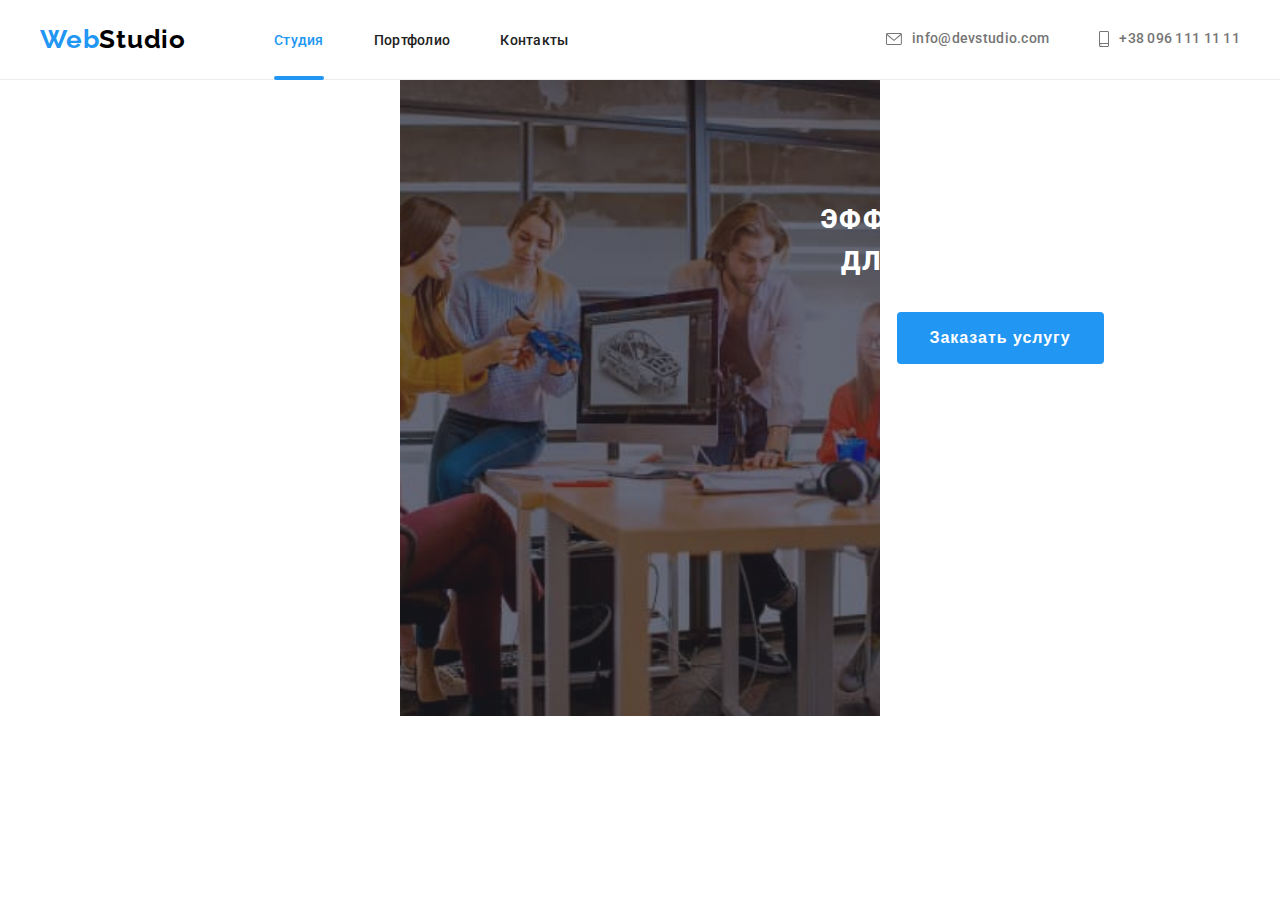
==== commit 9c977278: "setup hero to767" ====
--- a/index.html
+++ b/index.html
@@ -96,14 +96,14 @@
 </header>
 <main>
   <!-- hero -->
-<!-- <section class="hero">
+<section class="hero">
   <div class="container">
     <h1 class="hero__title">
     Эффективные решения <br> для вашего бизнеса
     </h1>
   <button class="modal-btn" type="button" data-modal-open>Заказать услугу</button>
 </div>
-</section> -->
+</section>
 <!-- преимущества -->
 <!-- <section class="benefit section">
   <div class="container">
--- a/css/main.min.css
+++ b/css/main.min.css
@@ -1,2 +1,2 @@
-:root{--primary-font: 'Roboto', sans-serif;--secondary-font: 'Raleway', sans-serif;--accent-color: #2196F3;--primary-font-color: #212121;--secondary-font-color: #757575;--main-background-color: #2F303A;--primary-color: #ffffff}.visually-hidden{position:absolute;width:1px;height:1px;margin:-1px;border:0;padding:0;white-space:nowrap;clip-path:inset(100%);clip:rect(0 0 0 0);overflow:hidden}.modal-close-btn,.modal-form-checkbox-label,.mobile-menu__close-button,.services__overlay,.socials__link,.customers__link,.socials__link-footer{display:flex;align-items:center;justify-content:center}h1,h2,h3,h4,h5,h6,p{margin-top:0;margin-bottom:0}ul,ol{margin-top:0;margin-bottom:0;padding-left:0}img{display:block}.list{list-style:none}.link{text-decoration:none}body{font-family:var(--primary-font);margin:0}.section{padding-top:60px;padding-bottom:60px}.title{font-weight:700;font-size:36px;line-height:1.17;text-align:center;letter-spacing:0.03em;color:var(--primary-font-color);margin-bottom:50px}.container{width:100%;padding-left:15px;padding-right:15px}@media screen and (min-width: 480px){.container{width:480px;margin-top:0;margin-bottom:0;margin-left:auto;margin-right:auto}}@media screen and (min-width: 768px){.container{width:768px;padding-left:0px;padding-right:0px}}@media screen and (min-width: 1200px){.container{width:1200px;margin-top:auto;margin-bottom:auto}}.logo{font-family:var(--secondary-font);font-weight:700;font-size:24px;line-height:1.16;letter-spacing:0.03em;color:var(--accent-color)}.logo-black{font-family:var(--secondary-font);font-weight:700;font-size:24px;line-height:1.16;letter-spacing:0.03em;color:#000000}.logo-white{font-family:var(--secondary-font);font-weight:700;font-size:24px;line-height:1.16;letter-spacing:0.03em;color:var(--primary-color)}.logo-footer{display:block}@media screen and (min-width: 1200px){.logo{font-weight:700;font-size:26px;line-height:1.19}.logo-black{font-weight:700;font-size:26px;line-height:1.19}.logo-white{font-family:var(--secondary-font);font-weight:700;font-size:26px;line-height:1.19;letter-spacing:0.03em;color:var(--primary-color)}}.backdrop{position:fixed;top:0;left:0;width:100%;height:100%;background-color:rgba(0,0,0,0.2);transition:opacity 250ms cubic-bezier(0.4, 0, 0.2, 1),visibility 250ms cubic-bezier(0.4, 0, 0.2, 1)}.is-hidden{opacity:0;visibility:hidden;pointer-events:none}.modal{position:absolute;top:50%;left:50%;transform:translate(-50%, -50%);width:528px;height:581px;padding:40px;background-color:#FFFFFF;box-shadow:0px 1px 3px rgba(0,0,0,0.12),0px 1px 1px rgba(0,0,0,0.14),0px 2px 1px rgba(0,0,0,0.2);border-radius:4px}.modal-close-btn{position:absolute;top:8px;right:8px;width:30px;height:30px;padding:0;border:1px solid rgba(0,0,0,0.1);border-radius:50%;background-color:transparent;transition:fill 250ms cubic-bezier(0.4, 0, 0.2, 1);cursor:pointer}.modal-close-btn:hover,.modal-close-btn:focus{fill:var(--accent-color)}.modal-form{display:flex;flex-direction:column}.modal-form-input{width:100%;height:40px;border:1px solid rgba(33,33,33,0.2);border-radius:4px;padding-left:42px;transition:border-color 250ms cubic-bezier(0.4, 0, 0.2, 1)}.modal-form-input:focus{outline:none;border-color:var(--accent-color)}.modal-form-icon{display:block;position:absolute;top:50%;left:12px;transform:translateY(-50%);transition:fill 250ms cubic-bezier(0.4, 0, 0.2, 1)}.modal-form-input:focus+.modal-form-icon{fill:var(--accent-color)}.modal-form-field-key{display:block;margin-bottom:4px;font-size:12px;line-height:1.17;letter-spacing:0.01em;color:var(--secondary-font-color)}.modal-form-field{margin-bottom:10px}.modal-form-description{margin-bottom:12px;font-weight:700;font-size:20px;line-height:1.15;text-align:center;letter-spacing:0.03em;color:var(--primary-font-color)}.modal-form-input-wraper{position:relative}.modal-form-message{display:block;width:100%;height:120px;border:1px solid rgba(33,33,33,0.2);border-radius:4px;resize:none;padding:12px 16px;transition:border-color 250ms cubic-bezier(0.4, 0, 0.2, 1)}.modal-form-message:focus{outline:none;border-color:var(--accent-color)}.modal-form-message::placeholder{font-size:14px;line-height:1.14;letter-spacing:0.01em;color:rgba(117,117,117,0.5)}.modal-form-checkbox-label{font-size:14px;line-height:1.71;margin-bottom:30px;margin-top:10px;color:var(--secondary-font-color)}.modal-form-checkbox-label::before{display:block;width:16px;height:15px;border:1px solid #212121;border-radius:2px;margin-right:7px;content:'';cursor:pointer}.modal-form-checkbox:checked+.modal-form-checkbox-label::before{background-size:contain;background-origin:border-box;border-color:#2196F3;background-repeat:no-repeat;background-position:center;background-image:url(../images/icon-check.svg)}.modal-form-checkbox:focus+.modal-form-checkbox-label::before{outline:2px solid --accent-color}.modal-form-policy{color:var(--accent-color)}.mobal-form-button{min-width:200px;align-self:center;font-weight:700;font-size:16px;line-height:1.87;letter-spacing:0.06em;padding:10px 55px;border:1px solid transparent;box-shadow:0px 4px 4px rgba(0,0,0,0.15);border-radius:4px;background-color:var(--accent-color);color:var(--primary-color);text-align:center;justify-content:center;transition:background-color 250ms cubic-bezier(0.4, 0, 0.2, 1);cursor:pointer}.mobal-form-button:hover,.mobal-form-button:focus{background-color:#188CE8}.mobile-menu{position:fixed;top:0;left:0;width:100%;height:100%;background-color:#FFFFFF;box-shadow:0px 4px 8px rgba(0,0,0,0.04),0px 2px 4px rgba(0,0,0,0.08),0px 1px 3px rgba(0,0,0,0.16);opacity:0;visibility:hidden;pointer-events:none;transition:opacity 250ms cubic-bezier(0.4, 0, 0.2, 1),visibility 250ms cubic-bezier(0.4, 0, 0.2, 1)}.mobile-menu.is-open{opacity:1;visibility:visible;pointer-events:auto}.mobile-menu__container{position:relative;padding-top:48px;padding-bottom:48px;padding-left:40px}.mobile-menu__close-button{position:absolute;border:none;background-color:transparent;padding:0;line-height:0;top:10px;right:15px;width:30px;height:30px;transition:fill 250ms cubic-bezier(0.4, 0, 0.2, 1);cursor:pointer}.mobile-menu__close-button:hover,.mobile-menu__close-button:focus{fill:var(--accent-color)}.mobile-nav-menu{margin-bottom:302px}.mobile-nav-menu__item:not(:last-child){margin-bottom:32px}.mobile-nav-menu__link{font-weight:500;font-size:40px;line-height:1,17;letter-spacing:0.02em;color:#212121}.mobile-nav-menu__link:hover,.mobile-nav-menu__link:focus{color:var(--accent-color)}.mobile-contacts-menu__link-phone{font-weight:500;font-size:34px;line-height:1.17;letter-spacing:0.02em;color:#757575}.mobile-contacts-menu__link-phone:hover,.mobile-contacts-menu__link-phone:focus{color:var(--accent-color)}.mobile-contacts-menu__link-mail{font-weight:500;font-size:24px;line-height:1.16;letter-spacing:0.02em;color:#757575}.mobile-contacts-menu__link-mail:hover,.mobile-contacts-menu__link-mail:focus{color:var(--accent-color)}.mobile-contacts-menu__phone{margin-bottom:32px}.mobile-contacts-menu__mail{margin-bottom:64px}.mobile-socials-menu{display:flex}.mobile-socials-menu__item{position:relative}.mobile-socials-menu__link{font-weight:500;font-size:18px;line-height:1.22;letter-spacing:0.02em;color:var(--accent-color)}.mobile-socials-menu__item:not(:last-child){margin-right:20px}.mobile-socials-menu__item:not(:last-child)::after{content:'';position:absolute;top:0px;right:-10px;width:1px;height:100%;border:1px solid rgba(33,33,33,0.2)}.menu{display:none}.contact-header{display:none}.header{border-bottom:1px solid #ECECEC;padding-top:10px;padding-bottom:10px}.header__container{width:480px;display:flex;align-items:center;justify-content:space-between}.mobile-menu-open-btn{border:none;background-color:transparent;padding:0;line-height:0}.mobile-menu-open-btn:hover,.mobile-menu-open-btn:focus{fill:var(--accent-color)}@media screen and (min-width: 768px){.mobile-menu-open-btn{display:none}.header__container{padding-top:6px;padding-bottom:6px;justify-content:center}.header-navigation{display:flex}.menu{display:flex;align-items:center;margin-left:88px}.menu__item{position:relative}.menu__item:not(:last-child){margin-right:50px}.contact-header{display:flex;flex-wrap:wrap;margin-left:84px}.menu__link{font-weight:500;font-size:14px;line-height:1.14;letter-spacing:0.02em;color:var(--primary-font-color);transition:color 250ms cubic-bezier(0.4, 0, 0.2, 1)}.menu__link:hover,.menu__link:focus{color:var(--accent-color)}.menu .menu__link.menu__link-current{color:var(--accent-color)}.menu__link.menu__link-current::after{content:'';display:block;width:100%;height:4px;border-radius:2px;position:absolute;top:46px;background-color:#2196F3}.contact-header__link{display:flex;align-items:center;font-weight:500;font-size:12px;line-height:1.14;letter-spacing:0.02em;color:var(--secondary-font-color);transition:color 250ms cubic-bezier(0.4, 0, 0.2, 1)}.contact-header__link:hover,.contact-header__link:focus{color:var(--accent-color)}.contact-header__icon{margin-right:10px;fill:#757575;transition:fill 250ms cubic-bezier(0.4, 0, 0.2, 1)}.contact-header__link:hover .contact-header__icon,.contact-header__link:focus .contact-header__icon{fill:var(--accent-color)}.contact-header__item{padding-top:5px;padding-bottom:5px}}@media screen and (min-width: 1200px){.header{padding-top:0;padding-bottom:0}.header__container{width:1200px;padding-left:15px;padding-right:15px;margin-left:auto;margin-right:auto;margin-top:auto;margin-bottom:auto;display:flex;align-items:center;padding-top:24px;padding-bottom:24px}.contact-header{display:flex;margin-left:auto}.contact-header__item:not(:last-child){margin-right:50px}.contact-header__link{display:flex;align-items:center;font-weight:500;font-size:14px;line-height:1.14;letter-spacing:0.02em;color:var(--secondary-font-color);transition:color 250ms cubic-bezier(0.4, 0, 0.2, 1)}.contact-header__link:hover,.contact-header__link:focus{color:var(--accent-color)}.contact-header__icon{margin-right:10px;fill:#757575;transition:fill 250ms cubic-bezier(0.4, 0, 0.2, 1)}.contact-header__link:hover .contact-header__icon,.contact-header__link:focus .contact-header__icon{fill:var(--accent-color)}}.hero{height:400px;width:480px;background-image:linear-gradient(to right, rgba(47,48,58,0.4), rgba(47,48,58,0.4)),url("../../images/hero-section/hero-bg-mobile.jpg");background-color:var(--main-background-color);background-size:cover;background-repeat:no-repeat;background-position:center;margin-left:auto;margin-right:auto;padding-top:118px;padding-bottom:118px;text-align:center}@media (min-device-pixel-ratio: 2), (min-resolution: 192dpi), (min-resolution: 2dppx){.hero{background-image:linear-gradient(to right, rgba(47,48,58,0.4), rgba(47,48,58,0.4)),url(../../images/hero-section/hero-bg-mobile@2x.jpg)}}.hero__title{font-weight:900;font-size:26px;line-height:1.62;text-align:center;letter-spacing:0.06em;text-transform:uppercase;color:var(--primary-color);margin:0 auto 30px}.modal-btn{font-weight:700;font-size:16px;line-height:1.87;letter-spacing:0.06em;background-color:var(--accent-color);color:var(--primary-color);text-align:center;transition:background-color 250ms cubic-bezier(0.4, 0, 0.2, 1);padding:10px 32px;min-width:200px;border:1px solid transparent;border-radius:4px;cursor:pointer}.modal-btn:hover,.modal-btn:focus{background-color:#188CE8}@media screen and (min-width: 768px){.hero{width:768px;background-image:linear-gradient(to right, rgba(47,48,58,0.4), rgba(47,48,58,0.4)),url("../../images/hero-section/hero-bg-tablet.jpg")}}@media screen and (min-width: 768px) and (min-device-pixel-ratio: 2), screen and (min-width: 768px) and (min-resolution: 192dpi), screen and (min-width: 768px) and (min-resolution: 2dppx){.hero{background-image:linear-gradient(to right, rgba(47,48,58,0.4), rgba(47,48,58,0.4)),url(../../images/hero-section/hero-bg-tablet@2x.jpg)}}@media screen and (min-width: 1200px){.hero{width:1600px;height:600px;background-image:linear-gradient(to right, rgba(47,48,58,0.4), rgba(47,48,58,0.4)),url("../../images/hero-section/hero-bg-desktop.jpg");padding-top:200px;padding-bottom:200px}}@media screen and (min-width: 1200px) and (min-device-pixel-ratio: 2), screen and (min-width: 1200px) and (min-resolution: 192dpi), screen and (min-width: 1200px) and (min-resolution: 2dppx){.hero{background-image:linear-gradient(to right, rgba(47,48,58,0.4), rgba(47,48,58,0.4)),url(../../images/hero-section/hero-bg-desktop@2x.jpg)}}@media screen and (min-width: 1200px){.hero__title{width:696px;height:120px;font-weight:900;font-size:44px;line-height:1.36;text-align:center;letter-spacing:0.06em;text-transform:uppercase;color:var(--primary-color);margin-left:auto;margin-right:auto;margin-bottom:30px}}.benefit__list{width:480px}.benefit__image{width:450px;height:120px;display:flex;align-items:center;justify-content:center;border-radius:4px;background-color:#F5F4FA}.benefit__title{width:270px;height:16px;font-weight:700;font-size:14px;line-height:1.14;letter-spacing:0.03em;text-transform:uppercase;color:var(--primary-font-color);margin-bottom:10px;margin-top:30px;margin-left:auto;margin-right:auto;text-align:center}.benefit__description{width:450px;height:50px;font-size:14px;line-height:1.71;letter-spacing:0.03em;color:var(--secondary-font-color)}.service{padding-top:0px}.services__card{position:relative}.services__card:not(:last-child){margin-right:30px}.services__overlay{position:absolute;bottom:0;width:100%;height:70px;background-color:rgba(47,48,58,0.8);font-weight:700;font-size:14px;line-height:1.14;letter-spacing:0.03em;text-transform:uppercase;color:#FFFFFF}.services{display:flex;flex-wrap:wrap}.employees__title{font-weight:500;font-size:16px;line-height:1.19;text-align:center;letter-spacing:0.03em;color:var(--primary-font-color);margin-bottom:10px}.employees__content{padding-top:30px;padding-bottom:30px}.employees__description{font-size:16px;line-height:1.19;text-align:center;letter-spacing:0.03em;color:var(--secondary-font-color);margin-bottom:16px}.employees{background-color:#F5F4FA}.employees__item{background-color:var(--primary-color);box-shadow:0px 1px 3px rgba(0,0,0,0.12),0px 1px 1px rgba(0,0,0,0.14),0px 2px 1px rgba(0,0,0,0.2);border-radius:0px 0px 4px 4px}.employees__item:not(:last-child){margin-right:30px}.employees__list{display:flex;flex-wrap:wrap}.socials{display:flex;justify-content:center}.socials__link{width:44px;height:44px;border-radius:50%;fill:#AFB1B8;background-color:var(--primary-color);transition:background-color 250ms cubic-bezier(0.4, 0, 0.2, 1),fill 250ms cubic-bezier(0.4, 0, 0.2, 1)}.socials__link:hover,.socials__link:focus{background-color:var(--accent-color)}.socials__link:hover .socials__icon,.socials__link:focus .socials__icon{fill:var(--primary-color)}.socials__item:not(:last-child){margin-right:10px}.customers__list{display:flex;justify-content:center}.customers__item{width:170px;height:92px}.customers__item:not(:last-child){margin-right:30px}.customers__link{width:100%;height:100%;border:1px solid #AFB1B8;border-radius:4px;fill:#AFB1B8;background-color:var(--primary-color);transition:border 250ms cubic-bezier(0.4, 0, 0.2, 1)}.customers__link:hover,.customers__link:focus{border:1px solid var(--accent-color);border-radius:4px}.customers__icon{transition:fill 250ms cubic-bezier(0.4, 0, 0.2, 1)}.customers__link:hover .customers__icon,.customers__link:focus .customers__icon{fill:var(--accent-color)}address{font-style:normal;font-weight:400}.page-footer{background-color:var(--main-background-color);padding-top:60px;padding-bottom:60px}.contact-footer{margin-top:20px}.contact-footer__address{font-size:14px;line-height:1.71;letter-spacing:0.03em;color:var(--primary-color);transition:color 250ms cubic-bezier(0.4, 0, 0.2, 1)}.contact-footer__address:hover,.contact-footer__address:focus{color:var(--accent-color)}.contact-footer__link{font-size:14px;line-height:1.71;letter-spacing:0.03em;color:#FFFFFF60;transition:color 250ms cubic-bezier(0.4, 0, 0.2, 1)}.contact-footer__link:hover,.contact-footer__link:focus{color:var(--accent-color)}.contact-footer__item:not(:last-child){margin-bottom:9px}.footer-container{display:flex;align-items:baseline}.footer-leftside{margin-right:70px;flex-grow:1}.footer-rightside{margin-right:93px}.footer-title{margin-bottom:20px;font-size:14px;line-height:1.14;letter-spacing:0.03em;text-transform:uppercase;color:var(--primary-color)}.socials__footer{display:flex;justify-content:center}.socials__link-footer{width:44px;height:44px;border-radius:50%;fill:var(--primary-color);background-color:rgba(255,255,255,0.1);transition:background-color 250ms cubic-bezier(0.4, 0, 0.2, 1)}.socials__link-footer:hover,.socials__link-footer:focus{background-color:var(--accent-color)}.socials__item:not(:last-child){margin-right:10px}.socials__icon{transition:fill 250ms cubic-bezier(0.4, 0, 0.2, 1)}.socials__link-footer:hover .socials__icon,.socials__link-footer:focus .socials__icon{fill:var(--primary-color)}.footer-form{display:block;justify-content:flex-end}.footer-form-description{font-family:'Roboto';font-style:normal;font-weight:700;font-size:14px;line-height:1.14;letter-spacing:0.03em;margin-bottom:20px;text-transform:uppercase;color:#FFFFFF}.footer-form-input{width:358px;height:50px;border:1px solid rgba(255,255,255,0.3);filter:drop-shadow(0px 4px 4px rgba(0,0,0,0.15));border-radius:4px;background-color:#2F303A;color:#FFFFFF;outline:none}.footer-form-input::placeholder{color:rgba(255,255,255,0.6)}.footer-form-field{margin-right:12px}.footer-form-button{display:inline-flex;align-items:center;min-width:200px;align-self:center;font-weight:700;font-size:16px;line-height:1.87;letter-spacing:0.06em;padding-top:10px;padding-bottom:10px;border:1px solid transparent;box-shadow:0px 4px 4px rgba(0,0,0,0.15);border-radius:4px;background-color:var(--accent-color);color:var(--primary-color);justify-content:center;transition:background-color 250ms cubic-bezier(0.4, 0, 0.2, 1);cursor:pointer}.footer-form-button:hover,.footer-form-button:focus{background-color:#188CE8}.footer-form-submit-icon{margin-left:10px}.navigation{display:flex;margin-bottom:50px;justify-content:center}.our-projects{padding-top:94px;padding-bottom:94px}.navigation__item:not(:last-child){margin-right:8px}.nav-button{font-family:inherit;font-weight:500;font-size:16px;line-height:1.63;letter-spacing:0.03em;background-color:#F5F4FA;color:var(--primary-font-color);border-radius:4px;border:1px solid transparent;padding:6px 22px;cursor:pointer;transition:color 250ms cubic-bezier(0.4, 0, 0.2, 1),background-color 250ms cubic-bezier(0.4, 0, 0.2, 1),box-shadow 250ms cubic-bezier(0.4, 0, 0.2, 1)}.nav-button:hover,.nav-button:focus{color:var(--primary-color);background-color:var(--accent-color);box-shadow:0px 3px 1px rgba(0,0,0,0.1),0px 1px 2px rgba(0,0,0,0.08),0px 2px 2px rgba(0,0,0,0.12);border-radius:4px}.projects{display:flex;flex-wrap:wrap}.projects__item:not(:nth-child(3n)){margin-right:30px}.projects__item:nth-child(-n+6){margin-bottom:30px}.projects__link{display:block;transition:box-shadow 250ms cubic-bezier(0.4, 0, 0.2, 1)}.projects__link:hover,.projects__link:focus{box-shadow:0px 1px 1px rgba(0,0,0,0.12),0px 4px 4px rgba(0,0,0,0.06),1px 4px 6px rgba(0,0,0,0.16)}.projects__content{padding-top:20px;padding-bottom:20px;padding-left:24px;padding-right:24px;border:1px solid #EEEEEE;border-top:none}.projects__title{font-weight:700;font-size:18px;line-height:2.0;letter-spacing:0.06em;color:var(--primary-font-color);margin-bottom:4px}.projects__description{font-size:16px;line-height:1.87;letter-spacing:0.03em;color:var(--secondary-font-color)}.projects__wrapper{position:relative;overflow:hidden}.projects__overlay{position:absolute;width:100%;height:100%;top:0;left:0;font-family:'Roboto', sans-serif;font-style:normal;font-weight:400;font-size:18px;line-height:1.56;letter-spacing:0.03em;color:rgba(255,255,255,0.9);background-color:rgba(33,150,243,0.9);padding:63px 24px;transform:translateY(100%);transition:transform 250ms cubic-bezier(0.4, 0, 0.2, 1)}.projects__link:hover .projects__overlay,.projects__link:focus .projects__overlay{transform:translateY(0)}
+:root{--primary-font: 'Roboto', sans-serif;--secondary-font: 'Raleway', sans-serif;--accent-color: #2196F3;--primary-font-color: #212121;--secondary-font-color: #757575;--main-background-color: #2F303A;--primary-color: #ffffff}.visually-hidden{position:absolute;width:1px;height:1px;margin:-1px;border:0;padding:0;white-space:nowrap;clip-path:inset(100%);clip:rect(0 0 0 0);overflow:hidden}.modal-close-btn,.modal-form-checkbox-label,.mobile-menu__close-button,.services__overlay,.socials__link,.customers__link,.socials__link-footer{display:flex;align-items:center;justify-content:center}h1,h2,h3,h4,h5,h6,p{margin-top:0;margin-bottom:0}ul,ol{margin-top:0;margin-bottom:0;padding-left:0}img{display:block}.list{list-style:none}.link{text-decoration:none}body{font-family:var(--primary-font);margin:0}.section{padding-top:60px;padding-bottom:60px}.title{font-weight:700;font-size:36px;line-height:1.17;text-align:center;letter-spacing:0.03em;color:var(--primary-font-color);margin-bottom:50px}.container{width:100%;padding-left:15px;padding-right:15px}@media screen and (min-width: 480px){.container{width:480px;margin-top:0;margin-bottom:0;margin-left:auto;margin-right:auto}}@media screen and (min-width: 768px){.container{width:768px;padding-left:0px;padding-right:0px}}@media screen and (min-width: 1200px){.container{width:1200px;margin-top:auto;margin-bottom:auto}}.logo{font-family:var(--secondary-font);font-weight:700;font-size:24px;line-height:1.16;letter-spacing:0.03em;color:var(--accent-color)}.logo-black{font-family:var(--secondary-font);font-weight:700;font-size:24px;line-height:1.16;letter-spacing:0.03em;color:#000000}.logo-white{font-family:var(--secondary-font);font-weight:700;font-size:24px;line-height:1.16;letter-spacing:0.03em;color:var(--primary-color)}.logo-footer{display:block}@media screen and (min-width: 1200px){.logo{font-weight:700;font-size:26px;line-height:1.19}.logo-black{font-weight:700;font-size:26px;line-height:1.19}.logo-white{font-family:var(--secondary-font);font-weight:700;font-size:26px;line-height:1.19;letter-spacing:0.03em;color:var(--primary-color)}}.backdrop{position:fixed;top:0;left:0;width:100%;height:100%;background-color:rgba(0,0,0,0.2);transition:opacity 250ms cubic-bezier(0.4, 0, 0.2, 1),visibility 250ms cubic-bezier(0.4, 0, 0.2, 1)}.is-hidden{opacity:0;visibility:hidden;pointer-events:none}.modal{position:absolute;top:50%;left:50%;transform:translate(-50%, -50%);width:528px;height:581px;padding:40px;background-color:#FFFFFF;box-shadow:0px 1px 3px rgba(0,0,0,0.12),0px 1px 1px rgba(0,0,0,0.14),0px 2px 1px rgba(0,0,0,0.2);border-radius:4px}.modal-close-btn{position:absolute;top:8px;right:8px;width:30px;height:30px;padding:0;border:1px solid rgba(0,0,0,0.1);border-radius:50%;background-color:transparent;transition:fill 250ms cubic-bezier(0.4, 0, 0.2, 1);cursor:pointer}.modal-close-btn:hover,.modal-close-btn:focus{fill:var(--accent-color)}.modal-form{display:flex;flex-direction:column}.modal-form-input{width:100%;height:40px;border:1px solid rgba(33,33,33,0.2);border-radius:4px;padding-left:42px;transition:border-color 250ms cubic-bezier(0.4, 0, 0.2, 1)}.modal-form-input:focus{outline:none;border-color:var(--accent-color)}.modal-form-icon{display:block;position:absolute;top:50%;left:12px;transform:translateY(-50%);transition:fill 250ms cubic-bezier(0.4, 0, 0.2, 1)}.modal-form-input:focus+.modal-form-icon{fill:var(--accent-color)}.modal-form-field-key{display:block;margin-bottom:4px;font-size:12px;line-height:1.17;letter-spacing:0.01em;color:var(--secondary-font-color)}.modal-form-field{margin-bottom:10px}.modal-form-description{margin-bottom:12px;font-weight:700;font-size:20px;line-height:1.15;text-align:center;letter-spacing:0.03em;color:var(--primary-font-color)}.modal-form-input-wraper{position:relative}.modal-form-message{display:block;width:100%;height:120px;border:1px solid rgba(33,33,33,0.2);border-radius:4px;resize:none;padding:12px 16px;transition:border-color 250ms cubic-bezier(0.4, 0, 0.2, 1)}.modal-form-message:focus{outline:none;border-color:var(--accent-color)}.modal-form-message::placeholder{font-size:14px;line-height:1.14;letter-spacing:0.01em;color:rgba(117,117,117,0.5)}.modal-form-checkbox-label{font-size:14px;line-height:1.71;margin-bottom:30px;margin-top:10px;color:var(--secondary-font-color)}.modal-form-checkbox-label::before{display:block;width:16px;height:15px;border:1px solid #212121;border-radius:2px;margin-right:7px;content:'';cursor:pointer}.modal-form-checkbox:checked+.modal-form-checkbox-label::before{background-size:contain;background-origin:border-box;border-color:#2196F3;background-repeat:no-repeat;background-position:center;background-image:url(../images/icon-check.svg)}.modal-form-checkbox:focus+.modal-form-checkbox-label::before{outline:2px solid --accent-color}.modal-form-policy{color:var(--accent-color)}.mobal-form-button{min-width:200px;align-self:center;font-weight:700;font-size:16px;line-height:1.87;letter-spacing:0.06em;padding:10px 55px;border:1px solid transparent;box-shadow:0px 4px 4px rgba(0,0,0,0.15);border-radius:4px;background-color:var(--accent-color);color:var(--primary-color);text-align:center;justify-content:center;transition:background-color 250ms cubic-bezier(0.4, 0, 0.2, 1);cursor:pointer}.mobal-form-button:hover,.mobal-form-button:focus{background-color:#188CE8}.mobile-menu{position:fixed;top:0;left:0;width:100%;height:100%;background-color:#FFFFFF;box-shadow:0px 4px 8px rgba(0,0,0,0.04),0px 2px 4px rgba(0,0,0,0.08),0px 1px 3px rgba(0,0,0,0.16);opacity:0;visibility:hidden;pointer-events:none;transition:opacity 250ms cubic-bezier(0.4, 0, 0.2, 1),visibility 250ms cubic-bezier(0.4, 0, 0.2, 1)}.mobile-menu.is-open{opacity:1;visibility:visible;pointer-events:auto}.mobile-menu__container{position:relative;padding-top:48px;padding-bottom:48px;padding-left:40px}.mobile-menu__close-button{position:absolute;border:none;background-color:transparent;padding:0;line-height:0;top:10px;right:15px;width:30px;height:30px;transition:fill 250ms cubic-bezier(0.4, 0, 0.2, 1);cursor:pointer}.mobile-menu__close-button:hover,.mobile-menu__close-button:focus{fill:var(--accent-color)}.mobile-nav-menu{margin-bottom:302px}.mobile-nav-menu__item:not(:last-child){margin-bottom:32px}.mobile-nav-menu__link{font-weight:500;font-size:40px;line-height:1,17;letter-spacing:0.02em;color:#212121}.mobile-nav-menu__link:hover,.mobile-nav-menu__link:focus{color:var(--accent-color)}.mobile-contacts-menu__link-phone{font-weight:500;font-size:34px;line-height:1.17;letter-spacing:0.02em;color:#757575}.mobile-contacts-menu__link-phone:hover,.mobile-contacts-menu__link-phone:focus{color:var(--accent-color)}.mobile-contacts-menu__link-mail{font-weight:500;font-size:24px;line-height:1.16;letter-spacing:0.02em;color:#757575}.mobile-contacts-menu__link-mail:hover,.mobile-contacts-menu__link-mail:focus{color:var(--accent-color)}.mobile-contacts-menu__phone{margin-bottom:32px}.mobile-contacts-menu__mail{margin-bottom:64px}.mobile-socials-menu{display:flex}.mobile-socials-menu__item{position:relative}.mobile-socials-menu__link{font-weight:500;font-size:18px;line-height:1.22;letter-spacing:0.02em;color:var(--accent-color)}.mobile-socials-menu__item:not(:last-child){margin-right:20px}.mobile-socials-menu__item:not(:last-child)::after{content:'';position:absolute;top:0px;right:-10px;width:1px;height:100%;border:1px solid rgba(33,33,33,0.2)}.menu{display:none}.contact-header{display:none}.header{border-bottom:1px solid #ECECEC;padding-top:10px;padding-bottom:10px}.header__container{width:480px;display:flex;align-items:center;justify-content:space-between}.mobile-menu-open-btn{border:none;background-color:transparent;padding:0;line-height:0}.mobile-menu-open-btn:hover,.mobile-menu-open-btn:focus{fill:var(--accent-color)}@media screen and (min-width: 768px){.mobile-menu-open-btn{display:none}.header__container{padding-top:6px;padding-bottom:6px;justify-content:center}.header-navigation{display:flex}.menu{display:flex;align-items:center;margin-left:88px}.menu__item{position:relative}.menu__item:not(:last-child){margin-right:50px}.contact-header{display:flex;flex-wrap:wrap;margin-left:84px}.menu__link{font-weight:500;font-size:14px;line-height:1.14;letter-spacing:0.02em;color:var(--primary-font-color);transition:color 250ms cubic-bezier(0.4, 0, 0.2, 1)}.menu__link:hover,.menu__link:focus{color:var(--accent-color)}.menu .menu__link.menu__link-current{color:var(--accent-color)}.menu__link.menu__link-current::after{content:'';display:block;width:100%;height:4px;border-radius:2px;position:absolute;top:46px;background-color:#2196F3}.contact-header__link{display:flex;align-items:center;font-weight:500;font-size:12px;line-height:1.14;letter-spacing:0.02em;color:var(--secondary-font-color);transition:color 250ms cubic-bezier(0.4, 0, 0.2, 1)}.contact-header__link:hover,.contact-header__link:focus{color:var(--accent-color)}.contact-header__icon{margin-right:10px;fill:#757575;transition:fill 250ms cubic-bezier(0.4, 0, 0.2, 1)}.contact-header__link:hover .contact-header__icon,.contact-header__link:focus .contact-header__icon{fill:var(--accent-color)}.contact-header__item{padding-top:5px;padding-bottom:5px}}@media screen and (min-width: 1200px){.header{padding-top:0;padding-bottom:0}.header__container{width:1200px;padding-left:15px;padding-right:15px;margin-left:auto;margin-right:auto;margin-top:auto;margin-bottom:auto;display:flex;align-items:center;padding-top:24px;padding-bottom:24px}.contact-header{display:flex;margin-left:auto}.contact-header__item:not(:last-child){margin-right:50px}.contact-header__link{display:flex;align-items:center;font-weight:500;font-size:14px;line-height:1.14;letter-spacing:0.02em;color:var(--secondary-font-color);transition:color 250ms cubic-bezier(0.4, 0, 0.2, 1)}.contact-header__link:hover,.contact-header__link:focus{color:var(--accent-color)}.contact-header__icon{margin-right:10px;fill:#757575;transition:fill 250ms cubic-bezier(0.4, 0, 0.2, 1)}.contact-header__link:hover .contact-header__icon,.contact-header__link:focus .contact-header__icon{fill:var(--accent-color)}}.hero{width:480px;height:400px;margin-left:auto;margin-right:auto;background-image:linear-gradient(to right, rgba(47,48,58,0.4), rgba(47,48,58,0.4)),url("../../images/hero-section/hero-bg-mobile.jpg");background-color:var(--main-background-color);background-size:cover;background-repeat:no-repeat;background-position:center;padding-top:118px;padding-bottom:118px;text-align:center}@media (min-device-pixel-ratio: 2), (min-resolution: 192dpi), (min-resolution: 2dppx){.hero{background-image:linear-gradient(to right, rgba(47,48,58,0.4), rgba(47,48,58,0.4)),url(../../images/hero-section/hero-bg-mobile@2x.jpg)}}.hero__title{font-weight:900;font-size:26px;line-height:1.62;text-align:center;letter-spacing:0.06em;text-transform:uppercase;color:var(--primary-color);margin:0 auto 30px}.modal-btn{font-weight:700;font-size:16px;line-height:1.87;letter-spacing:0.06em;background-color:var(--accent-color);color:var(--primary-color);text-align:center;transition:background-color 250ms cubic-bezier(0.4, 0, 0.2, 1);padding:10px 32px;min-width:200px;border:1px solid transparent;border-radius:4px;cursor:pointer}.modal-btn:hover,.modal-btn:focus{background-color:#188CE8}.benefit__list{width:480px}.benefit__image{width:450px;height:120px;display:flex;align-items:center;justify-content:center;border-radius:4px;background-color:#F5F4FA}.benefit__title{width:270px;height:16px;font-weight:700;font-size:14px;line-height:1.14;letter-spacing:0.03em;text-transform:uppercase;color:var(--primary-font-color);margin-bottom:10px;margin-top:30px;margin-left:auto;margin-right:auto;text-align:center}.benefit__description{width:450px;height:50px;font-size:14px;line-height:1.71;letter-spacing:0.03em;color:var(--secondary-font-color)}.service{padding-top:0px}.services__card{position:relative}.services__card:not(:last-child){margin-right:30px}.services__overlay{position:absolute;bottom:0;width:100%;height:70px;background-color:rgba(47,48,58,0.8);font-weight:700;font-size:14px;line-height:1.14;letter-spacing:0.03em;text-transform:uppercase;color:#FFFFFF}.services{display:flex;flex-wrap:wrap}.employees__title{font-weight:500;font-size:16px;line-height:1.19;text-align:center;letter-spacing:0.03em;color:var(--primary-font-color);margin-bottom:10px}.employees__content{padding-top:30px;padding-bottom:30px}.employees__description{font-size:16px;line-height:1.19;text-align:center;letter-spacing:0.03em;color:var(--secondary-font-color);margin-bottom:16px}.employees{background-color:#F5F4FA}.employees__item{background-color:var(--primary-color);box-shadow:0px 1px 3px rgba(0,0,0,0.12),0px 1px 1px rgba(0,0,0,0.14),0px 2px 1px rgba(0,0,0,0.2);border-radius:0px 0px 4px 4px}.employees__item:not(:last-child){margin-right:30px}.employees__list{display:flex;flex-wrap:wrap}.socials{display:flex;justify-content:center}.socials__link{width:44px;height:44px;border-radius:50%;fill:#AFB1B8;background-color:var(--primary-color);transition:background-color 250ms cubic-bezier(0.4, 0, 0.2, 1),fill 250ms cubic-bezier(0.4, 0, 0.2, 1)}.socials__link:hover,.socials__link:focus{background-color:var(--accent-color)}.socials__link:hover .socials__icon,.socials__link:focus .socials__icon{fill:var(--primary-color)}.socials__item:not(:last-child){margin-right:10px}.customers__list{display:flex;justify-content:center}.customers__item{width:170px;height:92px}.customers__item:not(:last-child){margin-right:30px}.customers__link{width:100%;height:100%;border:1px solid #AFB1B8;border-radius:4px;fill:#AFB1B8;background-color:var(--primary-color);transition:border 250ms cubic-bezier(0.4, 0, 0.2, 1)}.customers__link:hover,.customers__link:focus{border:1px solid var(--accent-color);border-radius:4px}.customers__icon{transition:fill 250ms cubic-bezier(0.4, 0, 0.2, 1)}.customers__link:hover .customers__icon,.customers__link:focus .customers__icon{fill:var(--accent-color)}address{font-style:normal;font-weight:400}.page-footer{background-color:var(--main-background-color);padding-top:60px;padding-bottom:60px}.contact-footer{margin-top:20px}.contact-footer__address{font-size:14px;line-height:1.71;letter-spacing:0.03em;color:var(--primary-color);transition:color 250ms cubic-bezier(0.4, 0, 0.2, 1)}.contact-footer__address:hover,.contact-footer__address:focus{color:var(--accent-color)}.contact-footer__link{font-size:14px;line-height:1.71;letter-spacing:0.03em;color:#FFFFFF60;transition:color 250ms cubic-bezier(0.4, 0, 0.2, 1)}.contact-footer__link:hover,.contact-footer__link:focus{color:var(--accent-color)}.contact-footer__item:not(:last-child){margin-bottom:9px}.footer-container{display:flex;align-items:baseline}.footer-leftside{margin-right:70px;flex-grow:1}.footer-rightside{margin-right:93px}.footer-title{margin-bottom:20px;font-size:14px;line-height:1.14;letter-spacing:0.03em;text-transform:uppercase;color:var(--primary-color)}.socials__footer{display:flex;justify-content:center}.socials__link-footer{width:44px;height:44px;border-radius:50%;fill:var(--primary-color);background-color:rgba(255,255,255,0.1);transition:background-color 250ms cubic-bezier(0.4, 0, 0.2, 1)}.socials__link-footer:hover,.socials__link-footer:focus{background-color:var(--accent-color)}.socials__item:not(:last-child){margin-right:10px}.socials__icon{transition:fill 250ms cubic-bezier(0.4, 0, 0.2, 1)}.socials__link-footer:hover .socials__icon,.socials__link-footer:focus .socials__icon{fill:var(--primary-color)}.footer-form{display:block;justify-content:flex-end}.footer-form-description{font-family:'Roboto';font-style:normal;font-weight:700;font-size:14px;line-height:1.14;letter-spacing:0.03em;margin-bottom:20px;text-transform:uppercase;color:#FFFFFF}.footer-form-input{width:358px;height:50px;border:1px solid rgba(255,255,255,0.3);filter:drop-shadow(0px 4px 4px rgba(0,0,0,0.15));border-radius:4px;background-color:#2F303A;color:#FFFFFF;outline:none}.footer-form-input::placeholder{color:rgba(255,255,255,0.6)}.footer-form-field{margin-right:12px}.footer-form-button{display:inline-flex;align-items:center;min-width:200px;align-self:center;font-weight:700;font-size:16px;line-height:1.87;letter-spacing:0.06em;padding-top:10px;padding-bottom:10px;border:1px solid transparent;box-shadow:0px 4px 4px rgba(0,0,0,0.15);border-radius:4px;background-color:var(--accent-color);color:var(--primary-color);justify-content:center;transition:background-color 250ms cubic-bezier(0.4, 0, 0.2, 1);cursor:pointer}.footer-form-button:hover,.footer-form-button:focus{background-color:#188CE8}.footer-form-submit-icon{margin-left:10px}.navigation{display:flex;margin-bottom:50px;justify-content:center}.our-projects{padding-top:94px;padding-bottom:94px}.navigation__item:not(:last-child){margin-right:8px}.nav-button{font-family:inherit;font-weight:500;font-size:16px;line-height:1.63;letter-spacing:0.03em;background-color:#F5F4FA;color:var(--primary-font-color);border-radius:4px;border:1px solid transparent;padding:6px 22px;cursor:pointer;transition:color 250ms cubic-bezier(0.4, 0, 0.2, 1),background-color 250ms cubic-bezier(0.4, 0, 0.2, 1),box-shadow 250ms cubic-bezier(0.4, 0, 0.2, 1)}.nav-button:hover,.nav-button:focus{color:var(--primary-color);background-color:var(--accent-color);box-shadow:0px 3px 1px rgba(0,0,0,0.1),0px 1px 2px rgba(0,0,0,0.08),0px 2px 2px rgba(0,0,0,0.12);border-radius:4px}.projects{display:flex;flex-wrap:wrap}.projects__item:not(:nth-child(3n)){margin-right:30px}.projects__item:nth-child(-n+6){margin-bottom:30px}.projects__link{display:block;transition:box-shadow 250ms cubic-bezier(0.4, 0, 0.2, 1)}.projects__link:hover,.projects__link:focus{box-shadow:0px 1px 1px rgba(0,0,0,0.12),0px 4px 4px rgba(0,0,0,0.06),1px 4px 6px rgba(0,0,0,0.16)}.projects__content{padding-top:20px;padding-bottom:20px;padding-left:24px;padding-right:24px;border:1px solid #EEEEEE;border-top:none}.projects__title{font-weight:700;font-size:18px;line-height:2.0;letter-spacing:0.06em;color:var(--primary-font-color);margin-bottom:4px}.projects__description{font-size:16px;line-height:1.87;letter-spacing:0.03em;color:var(--secondary-font-color)}.projects__wrapper{position:relative;overflow:hidden}.projects__overlay{position:absolute;width:100%;height:100%;top:0;left:0;font-family:'Roboto', sans-serif;font-style:normal;font-weight:400;font-size:18px;line-height:1.56;letter-spacing:0.03em;color:rgba(255,255,255,0.9);background-color:rgba(33,150,243,0.9);padding:63px 24px;transform:translateY(100%);transition:transform 250ms cubic-bezier(0.4, 0, 0.2, 1)}.projects__link:hover .projects__overlay,.projects__link:focus .projects__overlay{transform:translateY(0)}
 /*# sourceMappingURL=main.min.css.map */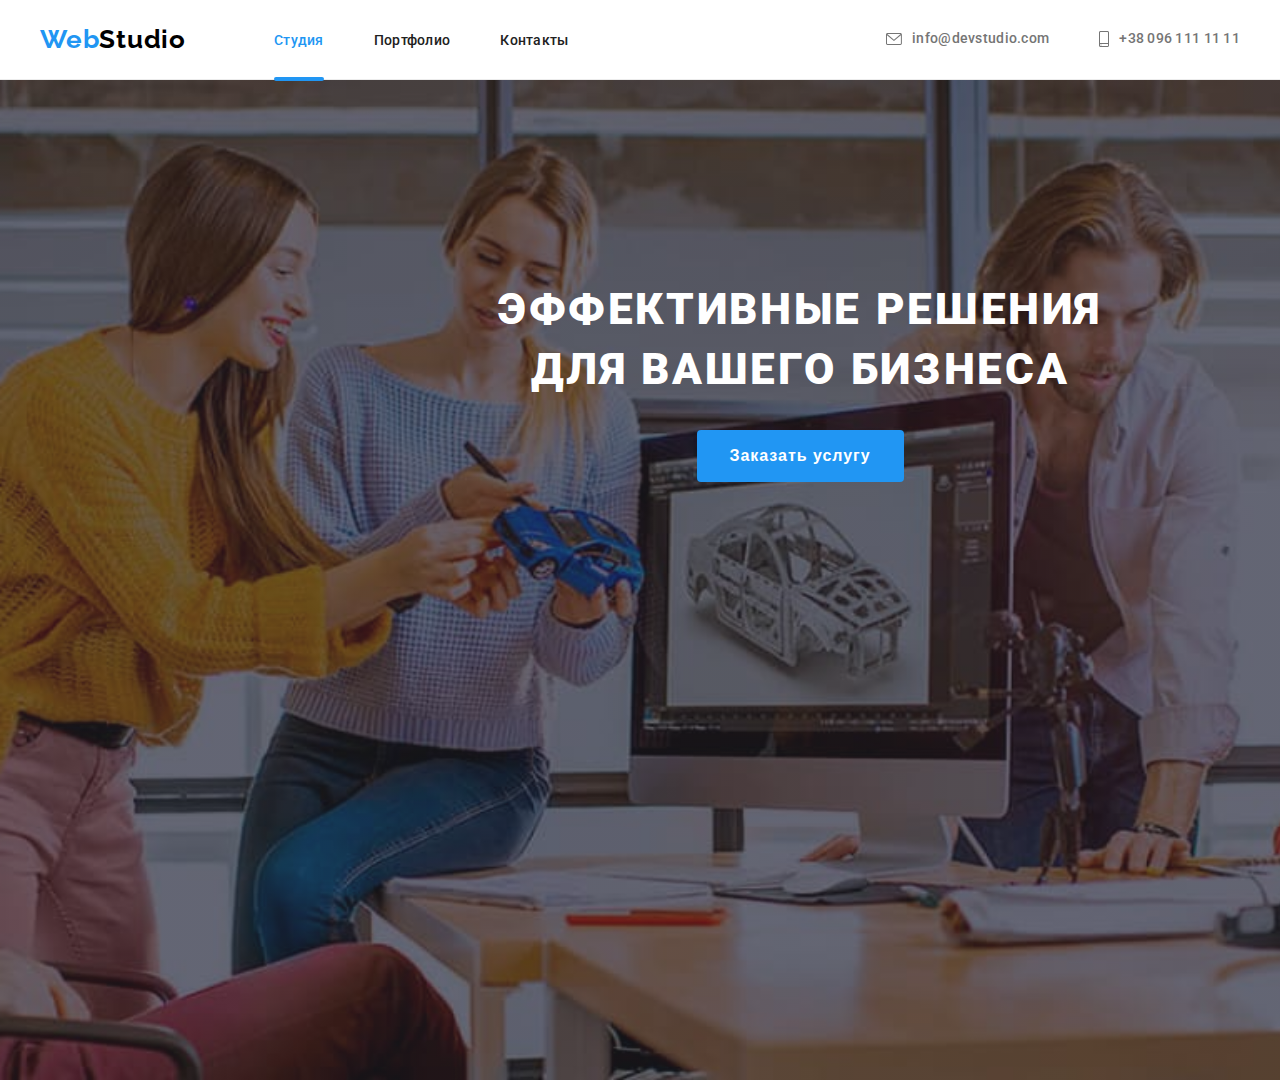
==== commit 09161898: "setup modal contakt form" ====
--- a/index.html
+++ b/index.html
@@ -460,7 +460,7 @@
   </div>
 </footer> -->
 <!-- MODAL WINDOW -->
-<!-- <div class="backdrop is-hidden" data-modal>
+<div class="backdrop is-hidden" data-modal>
   <div class="modal">
     <button type="button" class="modal-close-btn" data-modal-close>
       <svg class="modal-close-btn-icon" width="18px" height="18px">
@@ -507,11 +507,11 @@
       </label>
       <input type="checkbox" class="modal-form-checkbox visually-hidden" id="checkbox-policy" name="user-policy">
       <label class="modal-form-checkbox-label" for="checkbox-policy">Соглашаюсь с рассылкой и принимаю&nbsp; <a class="modal-form-policy" href="">Условия договора</a> </label>
-      <button class="mobal-form-button" type="submit">Отправить</button>
+      <button class="modal-form-button" type="submit">Отправить</button>
     </form>
   </div>
-</div> -->
-<!-- <script src="./js/modal.js"></script> -->
+</div>
+<script src="./js/modal.js"></script>
 <script src="./js/menu.js"></script>
  </body>
 </html>--- a/css/main.min.css
+++ b/css/main.min.css
@@ -1,2 +1,2 @@
-:root{--primary-font: 'Roboto', sans-serif;--secondary-font: 'Raleway', sans-serif;--accent-color: #2196F3;--primary-font-color: #212121;--secondary-font-color: #757575;--main-background-color: #2F303A;--primary-color: #ffffff}.visually-hidden{position:absolute;width:1px;height:1px;margin:-1px;border:0;padding:0;white-space:nowrap;clip-path:inset(100%);clip:rect(0 0 0 0);overflow:hidden}.modal-close-btn,.modal-form-checkbox-label,.mobile-menu__close-button,.services__overlay,.socials__link,.customers__link,.socials__link-footer{display:flex;align-items:center;justify-content:center}h1,h2,h3,h4,h5,h6,p{margin-top:0;margin-bottom:0}ul,ol{margin-top:0;margin-bottom:0;padding-left:0}img{display:block}.list{list-style:none}.link{text-decoration:none}body{font-family:var(--primary-font);margin:0}.section{padding-top:60px;padding-bottom:60px}.title{font-weight:700;font-size:36px;line-height:1.17;text-align:center;letter-spacing:0.03em;color:var(--primary-font-color);margin-bottom:50px}.container{width:100%;padding-left:15px;padding-right:15px}@media screen and (min-width: 480px){.container{width:480px;margin-top:0;margin-bottom:0;margin-left:auto;margin-right:auto}}@media screen and (min-width: 768px){.container{width:768px;padding-left:0px;padding-right:0px}}@media screen and (min-width: 1200px){.container{width:1200px;margin-top:auto;margin-bottom:auto}}.logo{font-family:var(--secondary-font);font-weight:700;font-size:24px;line-height:1.16;letter-spacing:0.03em;color:var(--accent-color)}.logo-black{font-family:var(--secondary-font);font-weight:700;font-size:24px;line-height:1.16;letter-spacing:0.03em;color:#000000}.logo-white{font-family:var(--secondary-font);font-weight:700;font-size:24px;line-height:1.16;letter-spacing:0.03em;color:var(--primary-color)}.logo-footer{display:block}@media screen and (min-width: 1200px){.logo{font-weight:700;font-size:26px;line-height:1.19}.logo-black{font-weight:700;font-size:26px;line-height:1.19}.logo-white{font-family:var(--secondary-font);font-weight:700;font-size:26px;line-height:1.19;letter-spacing:0.03em;color:var(--primary-color)}}.backdrop{position:fixed;top:0;left:0;width:100%;height:100%;background-color:rgba(0,0,0,0.2);transition:opacity 250ms cubic-bezier(0.4, 0, 0.2, 1),visibility 250ms cubic-bezier(0.4, 0, 0.2, 1)}.is-hidden{opacity:0;visibility:hidden;pointer-events:none}.modal{position:absolute;top:50%;left:50%;transform:translate(-50%, -50%);width:528px;height:581px;padding:40px;background-color:#FFFFFF;box-shadow:0px 1px 3px rgba(0,0,0,0.12),0px 1px 1px rgba(0,0,0,0.14),0px 2px 1px rgba(0,0,0,0.2);border-radius:4px}.modal-close-btn{position:absolute;top:8px;right:8px;width:30px;height:30px;padding:0;border:1px solid rgba(0,0,0,0.1);border-radius:50%;background-color:transparent;transition:fill 250ms cubic-bezier(0.4, 0, 0.2, 1);cursor:pointer}.modal-close-btn:hover,.modal-close-btn:focus{fill:var(--accent-color)}.modal-form{display:flex;flex-direction:column}.modal-form-input{width:100%;height:40px;border:1px solid rgba(33,33,33,0.2);border-radius:4px;padding-left:42px;transition:border-color 250ms cubic-bezier(0.4, 0, 0.2, 1)}.modal-form-input:focus{outline:none;border-color:var(--accent-color)}.modal-form-icon{display:block;position:absolute;top:50%;left:12px;transform:translateY(-50%);transition:fill 250ms cubic-bezier(0.4, 0, 0.2, 1)}.modal-form-input:focus+.modal-form-icon{fill:var(--accent-color)}.modal-form-field-key{display:block;margin-bottom:4px;font-size:12px;line-height:1.17;letter-spacing:0.01em;color:var(--secondary-font-color)}.modal-form-field{margin-bottom:10px}.modal-form-description{margin-bottom:12px;font-weight:700;font-size:20px;line-height:1.15;text-align:center;letter-spacing:0.03em;color:var(--primary-font-color)}.modal-form-input-wraper{position:relative}.modal-form-message{display:block;width:100%;height:120px;border:1px solid rgba(33,33,33,0.2);border-radius:4px;resize:none;padding:12px 16px;transition:border-color 250ms cubic-bezier(0.4, 0, 0.2, 1)}.modal-form-message:focus{outline:none;border-color:var(--accent-color)}.modal-form-message::placeholder{font-size:14px;line-height:1.14;letter-spacing:0.01em;color:rgba(117,117,117,0.5)}.modal-form-checkbox-label{font-size:14px;line-height:1.71;margin-bottom:30px;margin-top:10px;color:var(--secondary-font-color)}.modal-form-checkbox-label::before{display:block;width:16px;height:15px;border:1px solid #212121;border-radius:2px;margin-right:7px;content:'';cursor:pointer}.modal-form-checkbox:checked+.modal-form-checkbox-label::before{background-size:contain;background-origin:border-box;border-color:#2196F3;background-repeat:no-repeat;background-position:center;background-image:url(../images/icon-check.svg)}.modal-form-checkbox:focus+.modal-form-checkbox-label::before{outline:2px solid --accent-color}.modal-form-policy{color:var(--accent-color)}.mobal-form-button{min-width:200px;align-self:center;font-weight:700;font-size:16px;line-height:1.87;letter-spacing:0.06em;padding:10px 55px;border:1px solid transparent;box-shadow:0px 4px 4px rgba(0,0,0,0.15);border-radius:4px;background-color:var(--accent-color);color:var(--primary-color);text-align:center;justify-content:center;transition:background-color 250ms cubic-bezier(0.4, 0, 0.2, 1);cursor:pointer}.mobal-form-button:hover,.mobal-form-button:focus{background-color:#188CE8}.mobile-menu{position:fixed;top:0;left:0;width:100%;height:100%;background-color:#FFFFFF;box-shadow:0px 4px 8px rgba(0,0,0,0.04),0px 2px 4px rgba(0,0,0,0.08),0px 1px 3px rgba(0,0,0,0.16);opacity:0;visibility:hidden;pointer-events:none;transition:opacity 250ms cubic-bezier(0.4, 0, 0.2, 1),visibility 250ms cubic-bezier(0.4, 0, 0.2, 1)}.mobile-menu.is-open{opacity:1;visibility:visible;pointer-events:auto}.mobile-menu__container{position:relative;padding-top:48px;padding-bottom:48px;padding-left:40px}.mobile-menu__close-button{position:absolute;border:none;background-color:transparent;padding:0;line-height:0;top:10px;right:15px;width:30px;height:30px;transition:fill 250ms cubic-bezier(0.4, 0, 0.2, 1);cursor:pointer}.mobile-menu__close-button:hover,.mobile-menu__close-button:focus{fill:var(--accent-color)}.mobile-nav-menu{margin-bottom:302px}.mobile-nav-menu__item:not(:last-child){margin-bottom:32px}.mobile-nav-menu__link{font-weight:500;font-size:40px;line-height:1,17;letter-spacing:0.02em;color:#212121}.mobile-nav-menu__link:hover,.mobile-nav-menu__link:focus{color:var(--accent-color)}.mobile-contacts-menu__link-phone{font-weight:500;font-size:34px;line-height:1.17;letter-spacing:0.02em;color:#757575}.mobile-contacts-menu__link-phone:hover,.mobile-contacts-menu__link-phone:focus{color:var(--accent-color)}.mobile-contacts-menu__link-mail{font-weight:500;font-size:24px;line-height:1.16;letter-spacing:0.02em;color:#757575}.mobile-contacts-menu__link-mail:hover,.mobile-contacts-menu__link-mail:focus{color:var(--accent-color)}.mobile-contacts-menu__phone{margin-bottom:32px}.mobile-contacts-menu__mail{margin-bottom:64px}.mobile-socials-menu{display:flex}.mobile-socials-menu__item{position:relative}.mobile-socials-menu__link{font-weight:500;font-size:18px;line-height:1.22;letter-spacing:0.02em;color:var(--accent-color)}.mobile-socials-menu__item:not(:last-child){margin-right:20px}.mobile-socials-menu__item:not(:last-child)::after{content:'';position:absolute;top:0px;right:-10px;width:1px;height:100%;border:1px solid rgba(33,33,33,0.2)}.menu{display:none}.contact-header{display:none}.header{border-bottom:1px solid #ECECEC;padding-top:10px;padding-bottom:10px}.header__container{width:480px;display:flex;align-items:center;justify-content:space-between}.mobile-menu-open-btn{border:none;background-color:transparent;padding:0;line-height:0}.mobile-menu-open-btn:hover,.mobile-menu-open-btn:focus{fill:var(--accent-color)}@media screen and (min-width: 768px){.mobile-menu-open-btn{display:none}.header__container{padding-top:6px;padding-bottom:6px;justify-content:center}.header-navigation{display:flex}.menu{display:flex;align-items:center;margin-left:88px}.menu__item{position:relative}.menu__item:not(:last-child){margin-right:50px}.contact-header{display:flex;flex-wrap:wrap;margin-left:84px}.menu__link{font-weight:500;font-size:14px;line-height:1.14;letter-spacing:0.02em;color:var(--primary-font-color);transition:color 250ms cubic-bezier(0.4, 0, 0.2, 1)}.menu__link:hover,.menu__link:focus{color:var(--accent-color)}.menu .menu__link.menu__link-current{color:var(--accent-color)}.menu__link.menu__link-current::after{content:'';display:block;width:100%;height:4px;border-radius:2px;position:absolute;top:46px;background-color:#2196F3}.contact-header__link{display:flex;align-items:center;font-weight:500;font-size:12px;line-height:1.14;letter-spacing:0.02em;color:var(--secondary-font-color);transition:color 250ms cubic-bezier(0.4, 0, 0.2, 1)}.contact-header__link:hover,.contact-header__link:focus{color:var(--accent-color)}.contact-header__icon{margin-right:10px;fill:#757575;transition:fill 250ms cubic-bezier(0.4, 0, 0.2, 1)}.contact-header__link:hover .contact-header__icon,.contact-header__link:focus .contact-header__icon{fill:var(--accent-color)}.contact-header__item{padding-top:5px;padding-bottom:5px}}@media screen and (min-width: 1200px){.header{padding-top:0;padding-bottom:0}.header__container{width:1200px;padding-left:15px;padding-right:15px;margin-left:auto;margin-right:auto;margin-top:auto;margin-bottom:auto;display:flex;align-items:center;padding-top:24px;padding-bottom:24px}.contact-header{display:flex;margin-left:auto}.contact-header__item:not(:last-child){margin-right:50px}.contact-header__link{display:flex;align-items:center;font-weight:500;font-size:14px;line-height:1.14;letter-spacing:0.02em;color:var(--secondary-font-color);transition:color 250ms cubic-bezier(0.4, 0, 0.2, 1)}.contact-header__link:hover,.contact-header__link:focus{color:var(--accent-color)}.contact-header__icon{margin-right:10px;fill:#757575;transition:fill 250ms cubic-bezier(0.4, 0, 0.2, 1)}.contact-header__link:hover .contact-header__icon,.contact-header__link:focus .contact-header__icon{fill:var(--accent-color)}}.hero{width:480px;height:400px;margin-left:auto;margin-right:auto;background-image:linear-gradient(to right, rgba(47,48,58,0.4), rgba(47,48,58,0.4)),url("../../images/hero-section/hero-bg-mobile.jpg");background-color:var(--main-background-color);background-size:cover;background-repeat:no-repeat;background-position:center;padding-top:118px;padding-bottom:118px;text-align:center}@media (min-device-pixel-ratio: 2), (min-resolution: 192dpi), (min-resolution: 2dppx){.hero{background-image:linear-gradient(to right, rgba(47,48,58,0.4), rgba(47,48,58,0.4)),url(../../images/hero-section/hero-bg-mobile@2x.jpg)}}.hero__title{font-weight:900;font-size:26px;line-height:1.62;text-align:center;letter-spacing:0.06em;text-transform:uppercase;color:var(--primary-color);margin:0 auto 30px}.modal-btn{font-weight:700;font-size:16px;line-height:1.87;letter-spacing:0.06em;background-color:var(--accent-color);color:var(--primary-color);text-align:center;transition:background-color 250ms cubic-bezier(0.4, 0, 0.2, 1);padding:10px 32px;min-width:200px;border:1px solid transparent;border-radius:4px;cursor:pointer}.modal-btn:hover,.modal-btn:focus{background-color:#188CE8}.benefit__list{width:480px}.benefit__image{width:450px;height:120px;display:flex;align-items:center;justify-content:center;border-radius:4px;background-color:#F5F4FA}.benefit__title{width:270px;height:16px;font-weight:700;font-size:14px;line-height:1.14;letter-spacing:0.03em;text-transform:uppercase;color:var(--primary-font-color);margin-bottom:10px;margin-top:30px;margin-left:auto;margin-right:auto;text-align:center}.benefit__description{width:450px;height:50px;font-size:14px;line-height:1.71;letter-spacing:0.03em;color:var(--secondary-font-color)}.service{padding-top:0px}.services__card{position:relative}.services__card:not(:last-child){margin-right:30px}.services__overlay{position:absolute;bottom:0;width:100%;height:70px;background-color:rgba(47,48,58,0.8);font-weight:700;font-size:14px;line-height:1.14;letter-spacing:0.03em;text-transform:uppercase;color:#FFFFFF}.services{display:flex;flex-wrap:wrap}.employees__title{font-weight:500;font-size:16px;line-height:1.19;text-align:center;letter-spacing:0.03em;color:var(--primary-font-color);margin-bottom:10px}.employees__content{padding-top:30px;padding-bottom:30px}.employees__description{font-size:16px;line-height:1.19;text-align:center;letter-spacing:0.03em;color:var(--secondary-font-color);margin-bottom:16px}.employees{background-color:#F5F4FA}.employees__item{background-color:var(--primary-color);box-shadow:0px 1px 3px rgba(0,0,0,0.12),0px 1px 1px rgba(0,0,0,0.14),0px 2px 1px rgba(0,0,0,0.2);border-radius:0px 0px 4px 4px}.employees__item:not(:last-child){margin-right:30px}.employees__list{display:flex;flex-wrap:wrap}.socials{display:flex;justify-content:center}.socials__link{width:44px;height:44px;border-radius:50%;fill:#AFB1B8;background-color:var(--primary-color);transition:background-color 250ms cubic-bezier(0.4, 0, 0.2, 1),fill 250ms cubic-bezier(0.4, 0, 0.2, 1)}.socials__link:hover,.socials__link:focus{background-color:var(--accent-color)}.socials__link:hover .socials__icon,.socials__link:focus .socials__icon{fill:var(--primary-color)}.socials__item:not(:last-child){margin-right:10px}.customers__list{display:flex;justify-content:center}.customers__item{width:170px;height:92px}.customers__item:not(:last-child){margin-right:30px}.customers__link{width:100%;height:100%;border:1px solid #AFB1B8;border-radius:4px;fill:#AFB1B8;background-color:var(--primary-color);transition:border 250ms cubic-bezier(0.4, 0, 0.2, 1)}.customers__link:hover,.customers__link:focus{border:1px solid var(--accent-color);border-radius:4px}.customers__icon{transition:fill 250ms cubic-bezier(0.4, 0, 0.2, 1)}.customers__link:hover .customers__icon,.customers__link:focus .customers__icon{fill:var(--accent-color)}address{font-style:normal;font-weight:400}.page-footer{background-color:var(--main-background-color);padding-top:60px;padding-bottom:60px}.contact-footer{margin-top:20px}.contact-footer__address{font-size:14px;line-height:1.71;letter-spacing:0.03em;color:var(--primary-color);transition:color 250ms cubic-bezier(0.4, 0, 0.2, 1)}.contact-footer__address:hover,.contact-footer__address:focus{color:var(--accent-color)}.contact-footer__link{font-size:14px;line-height:1.71;letter-spacing:0.03em;color:#FFFFFF60;transition:color 250ms cubic-bezier(0.4, 0, 0.2, 1)}.contact-footer__link:hover,.contact-footer__link:focus{color:var(--accent-color)}.contact-footer__item:not(:last-child){margin-bottom:9px}.footer-container{display:flex;align-items:baseline}.footer-leftside{margin-right:70px;flex-grow:1}.footer-rightside{margin-right:93px}.footer-title{margin-bottom:20px;font-size:14px;line-height:1.14;letter-spacing:0.03em;text-transform:uppercase;color:var(--primary-color)}.socials__footer{display:flex;justify-content:center}.socials__link-footer{width:44px;height:44px;border-radius:50%;fill:var(--primary-color);background-color:rgba(255,255,255,0.1);transition:background-color 250ms cubic-bezier(0.4, 0, 0.2, 1)}.socials__link-footer:hover,.socials__link-footer:focus{background-color:var(--accent-color)}.socials__item:not(:last-child){margin-right:10px}.socials__icon{transition:fill 250ms cubic-bezier(0.4, 0, 0.2, 1)}.socials__link-footer:hover .socials__icon,.socials__link-footer:focus .socials__icon{fill:var(--primary-color)}.footer-form{display:block;justify-content:flex-end}.footer-form-description{font-family:'Roboto';font-style:normal;font-weight:700;font-size:14px;line-height:1.14;letter-spacing:0.03em;margin-bottom:20px;text-transform:uppercase;color:#FFFFFF}.footer-form-input{width:358px;height:50px;border:1px solid rgba(255,255,255,0.3);filter:drop-shadow(0px 4px 4px rgba(0,0,0,0.15));border-radius:4px;background-color:#2F303A;color:#FFFFFF;outline:none}.footer-form-input::placeholder{color:rgba(255,255,255,0.6)}.footer-form-field{margin-right:12px}.footer-form-button{display:inline-flex;align-items:center;min-width:200px;align-self:center;font-weight:700;font-size:16px;line-height:1.87;letter-spacing:0.06em;padding-top:10px;padding-bottom:10px;border:1px solid transparent;box-shadow:0px 4px 4px rgba(0,0,0,0.15);border-radius:4px;background-color:var(--accent-color);color:var(--primary-color);justify-content:center;transition:background-color 250ms cubic-bezier(0.4, 0, 0.2, 1);cursor:pointer}.footer-form-button:hover,.footer-form-button:focus{background-color:#188CE8}.footer-form-submit-icon{margin-left:10px}.navigation{display:flex;margin-bottom:50px;justify-content:center}.our-projects{padding-top:94px;padding-bottom:94px}.navigation__item:not(:last-child){margin-right:8px}.nav-button{font-family:inherit;font-weight:500;font-size:16px;line-height:1.63;letter-spacing:0.03em;background-color:#F5F4FA;color:var(--primary-font-color);border-radius:4px;border:1px solid transparent;padding:6px 22px;cursor:pointer;transition:color 250ms cubic-bezier(0.4, 0, 0.2, 1),background-color 250ms cubic-bezier(0.4, 0, 0.2, 1),box-shadow 250ms cubic-bezier(0.4, 0, 0.2, 1)}.nav-button:hover,.nav-button:focus{color:var(--primary-color);background-color:var(--accent-color);box-shadow:0px 3px 1px rgba(0,0,0,0.1),0px 1px 2px rgba(0,0,0,0.08),0px 2px 2px rgba(0,0,0,0.12);border-radius:4px}.projects{display:flex;flex-wrap:wrap}.projects__item:not(:nth-child(3n)){margin-right:30px}.projects__item:nth-child(-n+6){margin-bottom:30px}.projects__link{display:block;transition:box-shadow 250ms cubic-bezier(0.4, 0, 0.2, 1)}.projects__link:hover,.projects__link:focus{box-shadow:0px 1px 1px rgba(0,0,0,0.12),0px 4px 4px rgba(0,0,0,0.06),1px 4px 6px rgba(0,0,0,0.16)}.projects__content{padding-top:20px;padding-bottom:20px;padding-left:24px;padding-right:24px;border:1px solid #EEEEEE;border-top:none}.projects__title{font-weight:700;font-size:18px;line-height:2.0;letter-spacing:0.06em;color:var(--primary-font-color);margin-bottom:4px}.projects__description{font-size:16px;line-height:1.87;letter-spacing:0.03em;color:var(--secondary-font-color)}.projects__wrapper{position:relative;overflow:hidden}.projects__overlay{position:absolute;width:100%;height:100%;top:0;left:0;font-family:'Roboto', sans-serif;font-style:normal;font-weight:400;font-size:18px;line-height:1.56;letter-spacing:0.03em;color:rgba(255,255,255,0.9);background-color:rgba(33,150,243,0.9);padding:63px 24px;transform:translateY(100%);transition:transform 250ms cubic-bezier(0.4, 0, 0.2, 1)}.projects__link:hover .projects__overlay,.projects__link:focus .projects__overlay{transform:translateY(0)}
+:root{--primary-font: 'Roboto', sans-serif;--secondary-font: 'Raleway', sans-serif;--accent-color: #2196F3;--primary-font-color: #212121;--secondary-font-color: #757575;--main-background-color: #2F303A;--primary-color: #ffffff}.visually-hidden{position:absolute;width:1px;height:1px;margin:-1px;border:0;padding:0;white-space:nowrap;clip-path:inset(100%);clip:rect(0 0 0 0);overflow:hidden}.modal-close-btn,.modal-form-checkbox-label,.mobile-menu__close-button,.services__overlay,.socials__link,.customers__link,.socials__link-footer{display:flex;align-items:center;justify-content:center}h1,h2,h3,h4,h5,h6,p{margin-top:0;margin-bottom:0}ul,ol{margin-top:0;margin-bottom:0;padding-left:0}img{display:block}.list{list-style:none}.link{text-decoration:none}body{font-family:var(--primary-font);margin:0}.section{padding-top:60px;padding-bottom:60px}.title{font-weight:700;font-size:36px;line-height:1.17;text-align:center;letter-spacing:0.03em;color:var(--primary-font-color);margin-bottom:50px}.container{width:100%;padding-left:15px;padding-right:15px}@media screen and (min-width: 480px){.container{width:480px;margin-top:0;margin-bottom:0;margin-left:auto;margin-right:auto}}@media screen and (min-width: 768px){.container{width:768px;padding-left:0px;padding-right:0px}}@media screen and (min-width: 1200px){.container{width:1200px;padding-left:15px;padding-right:15px;margin-top:auto;margin-bottom:auto}}.logo{font-family:var(--secondary-font);font-weight:700;font-size:24px;line-height:1.16;letter-spacing:0.03em;color:var(--accent-color)}.logo-black{font-family:var(--secondary-font);font-weight:700;font-size:24px;line-height:1.16;letter-spacing:0.03em;color:#000000}.logo-white{font-family:var(--secondary-font);font-weight:700;font-size:24px;line-height:1.16;letter-spacing:0.03em;color:var(--primary-color)}.logo-footer{display:block}@media screen and (min-width: 1200px){.logo{font-weight:700;font-size:26px;line-height:1.19}.logo-black{font-weight:700;font-size:26px;line-height:1.19}.logo-white{font-family:var(--secondary-font);font-weight:700;font-size:26px;line-height:1.19;letter-spacing:0.03em;color:var(--primary-color)}}.backdrop{position:fixed;padding:93px 15px 94px;top:0;left:0;width:100%;height:100%;background-color:rgba(0,0,0,0.2);overflow-y:scroll;transition:opacity 250ms cubic-bezier(0.4, 0, 0.2, 1),visibility 250ms cubic-bezier(0.4, 0, 0.2, 1)}.is-hidden{opacity:0;visibility:hidden;pointer-events:none}.modal{position:absolute;top:50%;left:50%;transform:translate(-50%, -50%);width:528px;height:581px;padding:40px;background-color:#FFFFFF;box-shadow:0px 1px 3px rgba(0,0,0,0.12),0px 1px 1px rgba(0,0,0,0.14),0px 2px 1px rgba(0,0,0,0.2);border-radius:4px}.modal-close-btn{position:absolute;top:8px;right:8px;width:30px;height:30px;padding:0;border:1px solid rgba(0,0,0,0.1);border-radius:50%;background-color:transparent;transition:fill 250ms cubic-bezier(0.4, 0, 0.2, 1);cursor:pointer}.modal-close-btn:hover,.modal-close-btn:focus{fill:var(--accent-color)}.modal{width:450px;height:609px}.modal-form{display:flex;flex-direction:column}.modal-form-input{width:100%;height:40px;border:1px solid rgba(33,33,33,0.2);border-radius:4px;padding-left:42px;transition:border-color 250ms cubic-bezier(0.4, 0, 0.2, 1)}.modal-form-input:focus{outline:none;border-color:var(--accent-color)}.modal-form-icon{display:block;position:absolute;top:50%;left:12px;transform:translateY(-50%);transition:fill 250ms cubic-bezier(0.4, 0, 0.2, 1)}.modal-form-input:focus+.modal-form-icon{fill:var(--accent-color)}.modal-form-field-key{display:block;margin-bottom:4px;font-size:12px;line-height:1.17;letter-spacing:0.01em;color:var(--secondary-font-color)}.modal-form-field{margin-bottom:10px}.modal-form-description{margin-bottom:12px;font-weight:700;font-size:20px;line-height:1.15;text-align:center;letter-spacing:0.03em;color:var(--primary-font-color)}.modal-form-input-wraper{position:relative}.modal-form-message{display:block;width:100%;height:120px;border:1px solid rgba(33,33,33,0.2);border-radius:4px;resize:none;padding:12px 16px;transition:border-color 250ms cubic-bezier(0.4, 0, 0.2, 1)}.modal-form-message:focus{outline:none;border-color:var(--accent-color)}.modal-form-message::placeholder{font-size:14px;line-height:1.14;letter-spacing:0.01em;color:rgba(117,117,117,0.5)}.modal-form-checkbox-label{font-size:12px;line-height:1.71;margin-bottom:31px;margin-top:10px;color:var(--secondary-font-color)}.modal-form-checkbox-label::before{display:block;width:16px;height:15px;border:1px solid #212121;border-radius:2px;margin-right:7px;content:'';cursor:pointer}.modal-form-checkbox:checked+.modal-form-checkbox-label::before{background-size:contain;background-origin:border-box;border-color:#2196F3;background-repeat:no-repeat;background-position:center;background-image:url(../images/icon-check.svg)}.modal-form-checkbox:focus+.modal-form-checkbox-label::before{outline:2px solid --accent-color}.modal-form-policy{color:var(--accent-color)}.modal-form-button{min-width:200px;align-self:center;font-weight:700;font-size:16px;line-height:1.87;letter-spacing:0.06em;padding:10px 55px;border:1px solid transparent;box-shadow:0px 4px 4px rgba(0,0,0,0.15);border-radius:4px;background-color:var(--accent-color);color:var(--primary-color);text-align:center;justify-content:center;transition:background-color 250ms cubic-bezier(0.4, 0, 0.2, 1);cursor:pointer}.modal-form-button:hover,.modal-form-button:focus{background-color:#188CE8}@media screen and (min-width: 1200px){.modal-form-checkbox-label{font-size:14px}.modal{width:528px;height:581px}}.mobile-menu{position:fixed;top:0;left:0;width:100%;height:100%;background-color:#FFFFFF;box-shadow:0px 4px 8px rgba(0,0,0,0.04),0px 2px 4px rgba(0,0,0,0.08),0px 1px 3px rgba(0,0,0,0.16);opacity:0;visibility:hidden;pointer-events:none;transition:opacity 250ms cubic-bezier(0.4, 0, 0.2, 1),visibility 250ms cubic-bezier(0.4, 0, 0.2, 1)}.mobile-menu.is-open{opacity:1;visibility:visible;pointer-events:auto}.mobile-menu__container{position:relative;padding-top:48px;padding-bottom:48px;padding-left:40px}.mobile-menu__close-button{position:absolute;border:none;background-color:transparent;padding:0;line-height:0;top:10px;right:15px;width:30px;height:30px;transition:fill 250ms cubic-bezier(0.4, 0, 0.2, 1);cursor:pointer}.mobile-menu__close-button:hover,.mobile-menu__close-button:focus{fill:var(--accent-color)}.mobile-nav-menu{margin-bottom:302px}.mobile-nav-menu__item:not(:last-child){margin-bottom:32px}.mobile-nav-menu__link{font-weight:500;font-size:40px;line-height:1,17;letter-spacing:0.02em;color:#212121}.mobile-nav-menu__link:hover,.mobile-nav-menu__link:focus{color:var(--accent-color)}.mobile-contacts-menu__link-phone{font-weight:500;font-size:34px;line-height:1.17;letter-spacing:0.02em;color:#757575}.mobile-contacts-menu__link-phone:hover,.mobile-contacts-menu__link-phone:focus{color:var(--accent-color)}.mobile-contacts-menu__link-mail{font-weight:500;font-size:24px;line-height:1.16;letter-spacing:0.02em;color:#757575}.mobile-contacts-menu__link-mail:hover,.mobile-contacts-menu__link-mail:focus{color:var(--accent-color)}.mobile-contacts-menu__phone{margin-bottom:32px}.mobile-contacts-menu__mail{margin-bottom:64px}.mobile-socials-menu{display:flex}.mobile-socials-menu__item{position:relative}.mobile-socials-menu__link{font-weight:500;font-size:18px;line-height:1.22;letter-spacing:0.02em;color:var(--accent-color)}.mobile-socials-menu__item:not(:last-child){margin-right:20px}.mobile-socials-menu__item:not(:last-child)::after{content:'';position:absolute;top:0px;right:-10px;width:1px;height:100%;border:1px solid rgba(33,33,33,0.2)}.menu{display:none}.contact-header{display:none}.header{border-bottom:1px solid #ECECEC;padding-top:10px;padding-bottom:10px}.header__container{width:480px;display:flex;align-items:center;justify-content:space-between}.mobile-menu-open-btn{border:none;background-color:transparent;padding:0;line-height:0}.mobile-menu-open-btn:hover,.mobile-menu-open-btn:focus{fill:var(--accent-color)}@media screen and (min-width: 768px){.mobile-menu-open-btn{display:none}.header__container{padding-top:6px;padding-bottom:6px;justify-content:center}.header-navigation{display:flex}.menu{display:flex;align-items:center;margin-left:88px}.menu__item{position:relative}.menu__item:not(:last-child){margin-right:50px}.contact-header{display:flex;flex-wrap:wrap;margin-left:84px}.menu__link{font-weight:500;font-size:14px;line-height:1.14;letter-spacing:0.02em;color:var(--primary-font-color);transition:color 250ms cubic-bezier(0.4, 0, 0.2, 1)}.menu__link:hover,.menu__link:focus{color:var(--accent-color)}.menu .menu__link.menu__link-current{color:var(--accent-color)}.menu__link.menu__link-current::after{content:'';display:block;width:100%;height:4px;border-radius:2px;position:absolute;top:47px;background-color:#2196F3}.contact-header__link{display:flex;align-items:center;font-weight:500;font-size:12px;line-height:1.14;letter-spacing:0.02em;color:var(--secondary-font-color);transition:color 250ms cubic-bezier(0.4, 0, 0.2, 1)}.contact-header__link:hover,.contact-header__link:focus{color:var(--accent-color)}.contact-header__icon{margin-right:10px;fill:#757575;transition:fill 250ms cubic-bezier(0.4, 0, 0.2, 1)}.contact-header__link:hover .contact-header__icon,.contact-header__link:focus .contact-header__icon{fill:var(--accent-color)}.contact-header__item{padding-top:5px;padding-bottom:5px}}@media screen and (min-width: 1200px){.header{padding-top:0;padding-bottom:0;margin:0 auto}.header__container{width:1200px;padding:24px 15px;margin:0 auto}.contact-header{margin-left:auto}.contact-header__item:not(:last-child){margin-right:50px}.contact-header__link{font-size:14px}}.hero{width:480px;height:400px;margin-left:auto;margin-right:auto;background-image:linear-gradient(to right, rgba(47,48,58,0.4), rgba(47,48,58,0.4)),url("../../images/hero-section/hero-bg-mobile.jpg");background-color:var(--main-background-color);background-size:cover;background-repeat:no-repeat;background-position:center;padding-top:118px;padding-bottom:118px;text-align:center}@media (min-device-pixel-ratio: 2), (min-resolution: 192dpi), (min-resolution: 2dppx){.hero{background-image:linear-gradient(to right, rgba(47,48,58,0.4), rgba(47,48,58,0.4)),url(../../images/hero-section/hero-bg-mobile@2x.jpg)}}.hero__title{font-weight:900;font-size:26px;line-height:1.62;text-align:center;letter-spacing:0.06em;text-transform:uppercase;color:var(--primary-color);margin:0 auto 30px}.modal-btn{font-weight:700;font-size:16px;line-height:1.87;letter-spacing:0.06em;background-color:var(--accent-color);color:var(--primary-color);text-align:center;transition:background-color 250ms cubic-bezier(0.4, 0, 0.2, 1);padding:10px 32px;min-width:200px;border:1px solid transparent;border-radius:4px;cursor:pointer}.modal-btn:hover,.modal-btn:focus{background-color:#188CE8}@media screen and (min-width: 768px){.hero{width:768px;background-image:linear-gradient(to right, rgba(47,48,58,0.4), rgba(47,48,58,0.4)),url("../../images/hero-section/hero-bg-tablet.jpg")}}@media screen and (min-width: 768px) and (min-device-pixel-ratio: 2), screen and (min-width: 768px) and (min-resolution: 192dpi), screen and (min-width: 768px) and (min-resolution: 2dppx){.hero{background-image:linear-gradient(to right, rgba(47,48,58,0.4), rgba(47,48,58,0.4)),url(../../images/hero-section/hero-bg-tablet@2x.jpg)}}@media screen and (min-width: 1200px){.hero{width:1600px;height:600px;background-image:linear-gradient(to right, rgba(47,48,58,0.4), rgba(47,48,58,0.4)),url("../../images/hero-section/hero-bg-desktop.jpg");padding-top:200px;padding-bottom:200px}}@media screen and (min-width: 1200px) and (min-device-pixel-ratio: 2), screen and (min-width: 1200px) and (min-resolution: 192dpi), screen and (min-width: 1200px) and (min-resolution: 2dppx){.hero{background-image:linear-gradient(to right, rgba(47,48,58,0.4), rgba(47,48,58,0.4)),url(../../images/hero-section/hero-bg-desktop@2x.jpg)}}@media screen and (min-width: 1200px){.hero__title{font-style:normal;font-weight:900;font-size:44px;line-height:1.36;letter-spacing:0.06em}}.benefit__list{width:480px}.benefit__image{width:450px;height:120px;display:flex;align-items:center;justify-content:center;border-radius:4px;background-color:#F5F4FA}.benefit__title{width:270px;height:16px;font-weight:700;font-size:14px;line-height:1.14;letter-spacing:0.03em;text-transform:uppercase;color:var(--primary-font-color);margin-bottom:10px;margin-top:30px;margin-left:auto;margin-right:auto;text-align:center}.benefit__description{width:450px;height:50px;font-size:14px;line-height:1.71;letter-spacing:0.03em;color:var(--secondary-font-color)}.service{padding-top:0px}.services__card{position:relative}.services__card:not(:last-child){margin-right:30px}.services__overlay{position:absolute;bottom:0;width:100%;height:70px;background-color:rgba(47,48,58,0.8);font-weight:700;font-size:14px;line-height:1.14;letter-spacing:0.03em;text-transform:uppercase;color:#FFFFFF}.services{display:flex;flex-wrap:wrap}.employees__title{font-weight:500;font-size:16px;line-height:1.19;text-align:center;letter-spacing:0.03em;color:var(--primary-font-color);margin-bottom:10px}.employees__content{padding-top:30px;padding-bottom:30px}.employees__description{font-size:16px;line-height:1.19;text-align:center;letter-spacing:0.03em;color:var(--secondary-font-color);margin-bottom:16px}.employees{background-color:#F5F4FA}.employees__item{background-color:var(--primary-color);box-shadow:0px 1px 3px rgba(0,0,0,0.12),0px 1px 1px rgba(0,0,0,0.14),0px 2px 1px rgba(0,0,0,0.2);border-radius:0px 0px 4px 4px}.employees__item:not(:last-child){margin-right:30px}.employees__list{display:flex;flex-wrap:wrap}.socials{display:flex;justify-content:center}.socials__link{width:44px;height:44px;border-radius:50%;fill:#AFB1B8;background-color:var(--primary-color);transition:background-color 250ms cubic-bezier(0.4, 0, 0.2, 1),fill 250ms cubic-bezier(0.4, 0, 0.2, 1)}.socials__link:hover,.socials__link:focus{background-color:var(--accent-color)}.socials__link:hover .socials__icon,.socials__link:focus .socials__icon{fill:var(--primary-color)}.socials__item:not(:last-child){margin-right:10px}.customers__list{display:flex;justify-content:center}.customers__item{width:170px;height:92px}.customers__item:not(:last-child){margin-right:30px}.customers__link{width:100%;height:100%;border:1px solid #AFB1B8;border-radius:4px;fill:#AFB1B8;background-color:var(--primary-color);transition:border 250ms cubic-bezier(0.4, 0, 0.2, 1)}.customers__link:hover,.customers__link:focus{border:1px solid var(--accent-color);border-radius:4px}.customers__icon{transition:fill 250ms cubic-bezier(0.4, 0, 0.2, 1)}.customers__link:hover .customers__icon,.customers__link:focus .customers__icon{fill:var(--accent-color)}address{font-style:normal;font-weight:400}.page-footer{background-color:var(--main-background-color);padding-top:60px;padding-bottom:60px}.contact-footer{margin-top:20px}.contact-footer__address{font-size:14px;line-height:1.71;letter-spacing:0.03em;color:var(--primary-color);transition:color 250ms cubic-bezier(0.4, 0, 0.2, 1)}.contact-footer__address:hover,.contact-footer__address:focus{color:var(--accent-color)}.contact-footer__link{font-size:14px;line-height:1.71;letter-spacing:0.03em;color:#FFFFFF60;transition:color 250ms cubic-bezier(0.4, 0, 0.2, 1)}.contact-footer__link:hover,.contact-footer__link:focus{color:var(--accent-color)}.contact-footer__item:not(:last-child){margin-bottom:9px}.footer-container{display:flex;align-items:baseline}.footer-leftside{margin-right:70px;flex-grow:1}.footer-rightside{margin-right:93px}.footer-title{margin-bottom:20px;font-size:14px;line-height:1.14;letter-spacing:0.03em;text-transform:uppercase;color:var(--primary-color)}.socials__footer{display:flex;justify-content:center}.socials__link-footer{width:44px;height:44px;border-radius:50%;fill:var(--primary-color);background-color:rgba(255,255,255,0.1);transition:background-color 250ms cubic-bezier(0.4, 0, 0.2, 1)}.socials__link-footer:hover,.socials__link-footer:focus{background-color:var(--accent-color)}.socials__item:not(:last-child){margin-right:10px}.socials__icon{transition:fill 250ms cubic-bezier(0.4, 0, 0.2, 1)}.socials__link-footer:hover .socials__icon,.socials__link-footer:focus .socials__icon{fill:var(--primary-color)}.footer-form{display:block;justify-content:flex-end}.footer-form-description{font-family:'Roboto';font-style:normal;font-weight:700;font-size:14px;line-height:1.14;letter-spacing:0.03em;margin-bottom:20px;text-transform:uppercase;color:#FFFFFF}.footer-form-input{width:358px;height:50px;border:1px solid rgba(255,255,255,0.3);filter:drop-shadow(0px 4px 4px rgba(0,0,0,0.15));border-radius:4px;background-color:#2F303A;color:#FFFFFF;outline:none}.footer-form-input::placeholder{color:rgba(255,255,255,0.6)}.footer-form-field{margin-right:12px}.footer-form-button{display:inline-flex;align-items:center;min-width:200px;align-self:center;font-weight:700;font-size:16px;line-height:1.87;letter-spacing:0.06em;padding-top:10px;padding-bottom:10px;border:1px solid transparent;box-shadow:0px 4px 4px rgba(0,0,0,0.15);border-radius:4px;background-color:var(--accent-color);color:var(--primary-color);justify-content:center;transition:background-color 250ms cubic-bezier(0.4, 0, 0.2, 1);cursor:pointer}.footer-form-button:hover,.footer-form-button:focus{background-color:#188CE8}.footer-form-submit-icon{margin-left:10px}.navigation{display:flex;margin-bottom:50px;justify-content:center}.our-projects{padding-top:94px;padding-bottom:94px}.navigation__item:not(:last-child){margin-right:8px}.nav-button{font-family:inherit;font-weight:500;font-size:16px;line-height:1.63;letter-spacing:0.03em;background-color:#F5F4FA;color:var(--primary-font-color);border-radius:4px;border:1px solid transparent;padding:6px 22px;cursor:pointer;transition:color 250ms cubic-bezier(0.4, 0, 0.2, 1),background-color 250ms cubic-bezier(0.4, 0, 0.2, 1),box-shadow 250ms cubic-bezier(0.4, 0, 0.2, 1)}.nav-button:hover,.nav-button:focus{color:var(--primary-color);background-color:var(--accent-color);box-shadow:0px 3px 1px rgba(0,0,0,0.1),0px 1px 2px rgba(0,0,0,0.08),0px 2px 2px rgba(0,0,0,0.12);border-radius:4px}.projects{display:flex;flex-wrap:wrap}.projects__item:not(:nth-child(3n)){margin-right:30px}.projects__item:nth-child(-n+6){margin-bottom:30px}.projects__link{display:block;transition:box-shadow 250ms cubic-bezier(0.4, 0, 0.2, 1)}.projects__link:hover,.projects__link:focus{box-shadow:0px 1px 1px rgba(0,0,0,0.12),0px 4px 4px rgba(0,0,0,0.06),1px 4px 6px rgba(0,0,0,0.16)}.projects__content{padding-top:20px;padding-bottom:20px;padding-left:24px;padding-right:24px;border:1px solid #EEEEEE;border-top:none}.projects__title{font-weight:700;font-size:18px;line-height:2.0;letter-spacing:0.06em;color:var(--primary-font-color);margin-bottom:4px}.projects__description{font-size:16px;line-height:1.87;letter-spacing:0.03em;color:var(--secondary-font-color)}.projects__wrapper{position:relative;overflow:hidden}.projects__overlay{position:absolute;width:100%;height:100%;top:0;left:0;font-family:'Roboto', sans-serif;font-style:normal;font-weight:400;font-size:18px;line-height:1.56;letter-spacing:0.03em;color:rgba(255,255,255,0.9);background-color:rgba(33,150,243,0.9);padding:63px 24px;transform:translateY(100%);transition:transform 250ms cubic-bezier(0.4, 0, 0.2, 1)}.projects__link:hover .projects__overlay,.projects__link:focus .projects__overlay{transform:translateY(0)}
 /*# sourceMappingURL=main.min.css.map */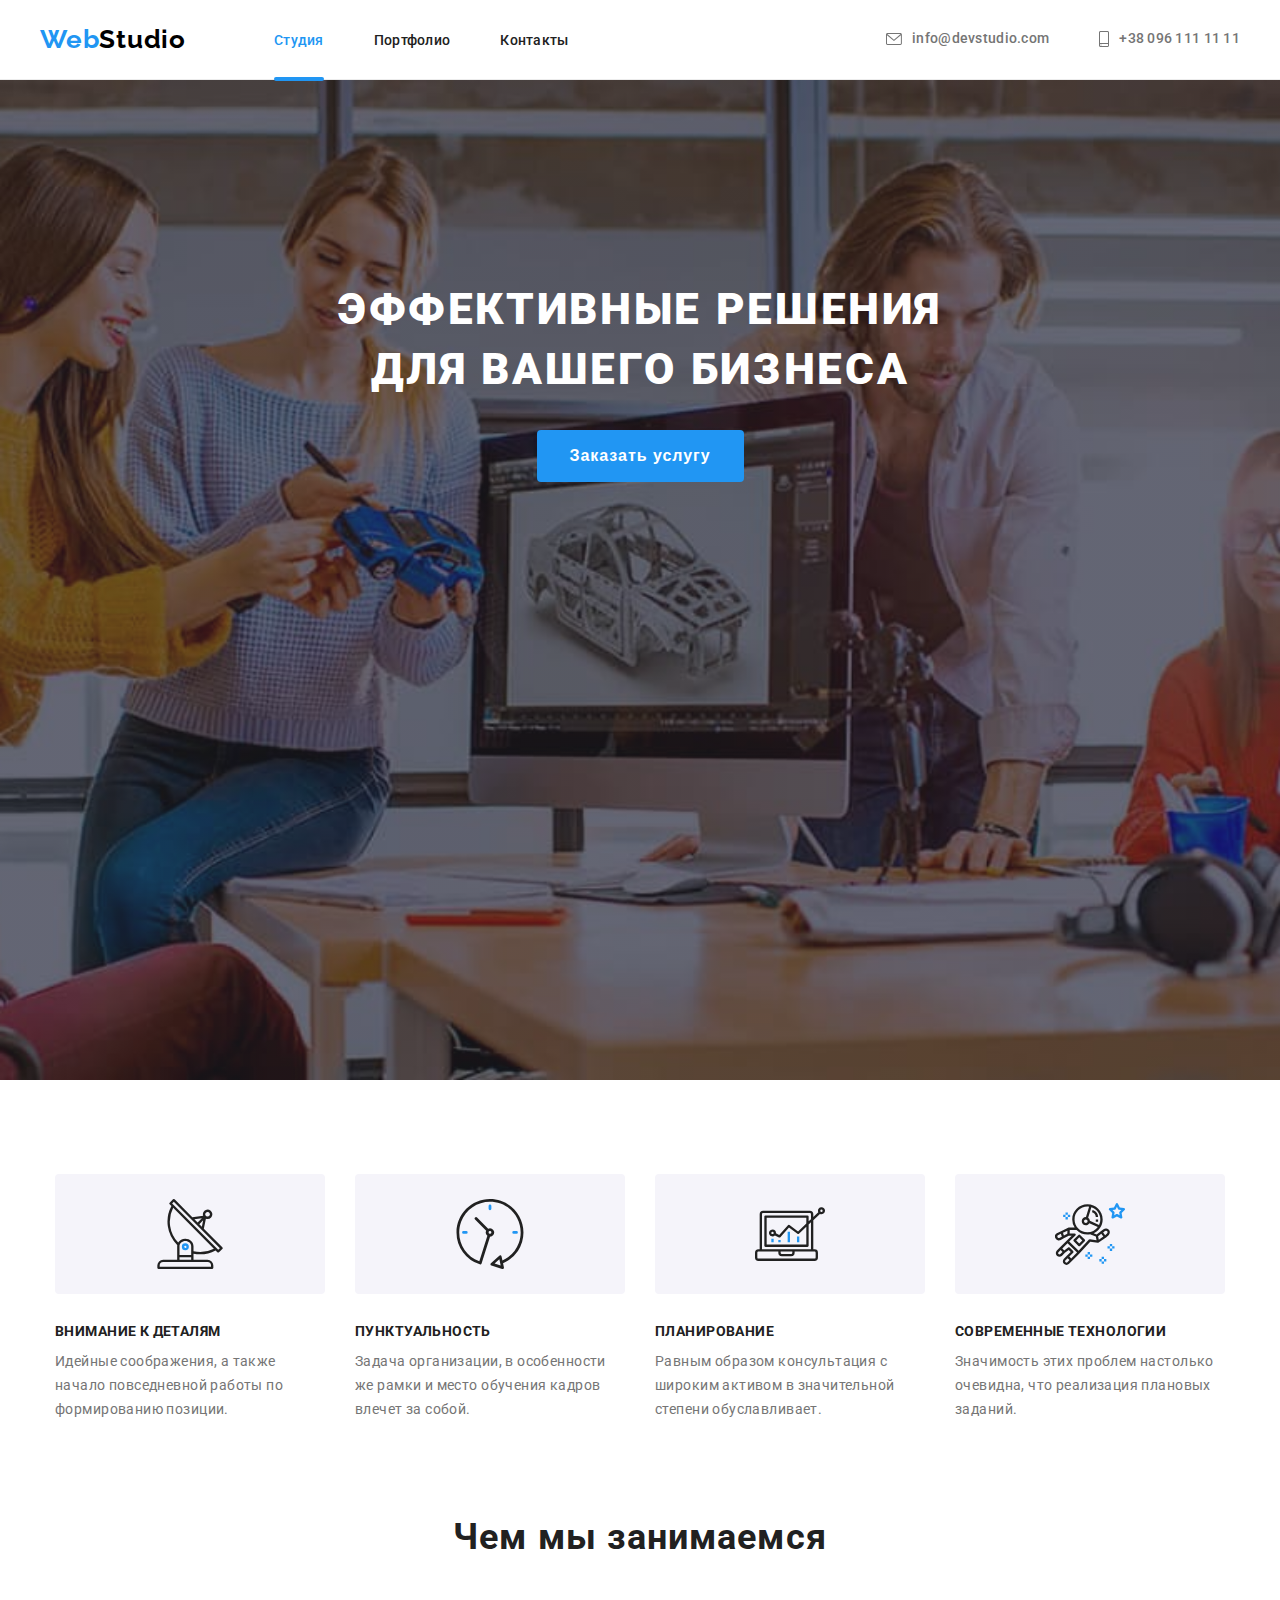
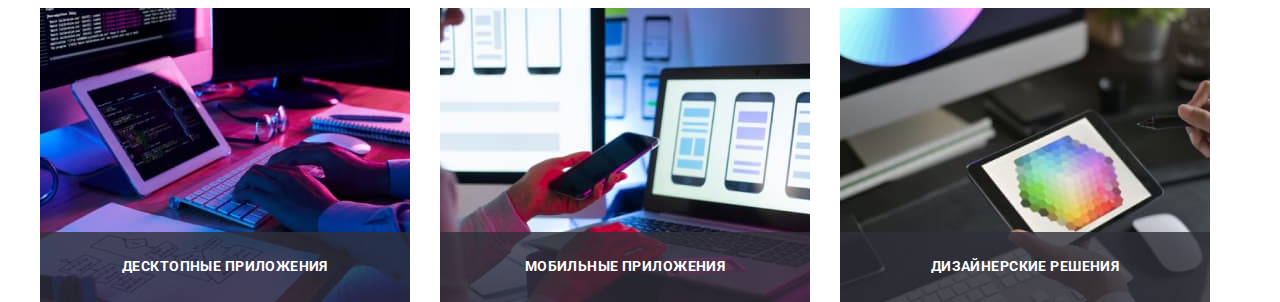
==== commit da0d9767: "changed befor employees" ====
--- a/index.html
+++ b/index.html
@@ -14,7 +14,7 @@
       crossorigin="anonymous" referrerpolicy="no-referrer" />
       <link rel="stylesheet" href="./css/main.min.css">  
 </head>
-<body>
+<body >
   <!-- Header -->
 <header class="header">
   <div class="container header__container">
@@ -105,10 +105,10 @@
 </div>
 </section>
 <!-- преимущества -->
-<!-- <section class="benefit section">
+<section class="benefit">
   <div class="container">
     <h2 class="visually-hidden">Преимущества</h2>
-      <ul class="benefit__list list">        
+      <ul class="benefit__set list">        
         <li class="benefit__item">
           <div class="benefit__image">
             <svg class="benefit__icon" width="70px" height="70px">
@@ -147,11 +147,11 @@
        </li>
      </ul>
   </div>  
- </section> -->
+ </section>
 <!-- чем мы занимаемся -->
-<!-- <section class="section service">
+<section class="service">
   <div class="container">
-    <h2 class="title">Чем мы занимаемся</h2>
+    <h2 class="section-title">Чем мы занимаемся</h2>
     <ul class="services list">
       <li class="services__card">
         <div class="services__overlay">
@@ -173,11 +173,11 @@
       </li>
     </ul>
   </div>
-</section> -->
+</section>
 <!-- наша команда -->
 <!-- <section class="section employees">
   <div class="container">
-    <h2 class="title">Наша команда</h2>
+    <h2 class="section-title">Наша команда</h2>
     <ul class="employees__list list">
       <li class="employees__item">
         <img class="employees__image" src="./images/our-team/product-designer.jpg" alt="Игорь Демьяненко" width="270" height="260">
@@ -340,7 +340,7 @@
   <!-- CUSTOMERS -->
   <!-- <section class="section customers">
     <div class="container">
-      <h2 class="title">Постоянные клиенты</h2>
+      <h2 class="section-title">Постоянные клиенты</h2>
       <ul class="customers__list list">
         <li class="customers__item">
           <a href="" class="customers__link">
--- a/css/main.min.css
+++ b/css/main.min.css
@@ -1,2 +1,2 @@
-:root{--primary-font: 'Roboto', sans-serif;--secondary-font: 'Raleway', sans-serif;--accent-color: #2196F3;--primary-font-color: #212121;--secondary-font-color: #757575;--main-background-color: #2F303A;--primary-color: #ffffff}.visually-hidden{position:absolute;width:1px;height:1px;margin:-1px;border:0;padding:0;white-space:nowrap;clip-path:inset(100%);clip:rect(0 0 0 0);overflow:hidden}.modal-close-btn,.modal-form-checkbox-label,.mobile-menu__close-button,.services__overlay,.socials__link,.customers__link,.socials__link-footer{display:flex;align-items:center;justify-content:center}h1,h2,h3,h4,h5,h6,p{margin-top:0;margin-bottom:0}ul,ol{margin-top:0;margin-bottom:0;padding-left:0}img{display:block}.list{list-style:none}.link{text-decoration:none}body{font-family:var(--primary-font);margin:0}.section{padding-top:60px;padding-bottom:60px}.title{font-weight:700;font-size:36px;line-height:1.17;text-align:center;letter-spacing:0.03em;color:var(--primary-font-color);margin-bottom:50px}.container{width:100%;padding-left:15px;padding-right:15px}@media screen and (min-width: 480px){.container{width:480px;margin-top:0;margin-bottom:0;margin-left:auto;margin-right:auto}}@media screen and (min-width: 768px){.container{width:768px;padding-left:0px;padding-right:0px}}@media screen and (min-width: 1200px){.container{width:1200px;padding-left:15px;padding-right:15px;margin-top:auto;margin-bottom:auto}}.logo{font-family:var(--secondary-font);font-weight:700;font-size:24px;line-height:1.16;letter-spacing:0.03em;color:var(--accent-color)}.logo-black{font-family:var(--secondary-font);font-weight:700;font-size:24px;line-height:1.16;letter-spacing:0.03em;color:#000000}.logo-white{font-family:var(--secondary-font);font-weight:700;font-size:24px;line-height:1.16;letter-spacing:0.03em;color:var(--primary-color)}.logo-footer{display:block}@media screen and (min-width: 1200px){.logo{font-weight:700;font-size:26px;line-height:1.19}.logo-black{font-weight:700;font-size:26px;line-height:1.19}.logo-white{font-family:var(--secondary-font);font-weight:700;font-size:26px;line-height:1.19;letter-spacing:0.03em;color:var(--primary-color)}}.backdrop{position:fixed;padding:93px 15px 94px;top:0;left:0;width:100%;height:100%;background-color:rgba(0,0,0,0.2);overflow-y:scroll;transition:opacity 250ms cubic-bezier(0.4, 0, 0.2, 1),visibility 250ms cubic-bezier(0.4, 0, 0.2, 1)}.is-hidden{opacity:0;visibility:hidden;pointer-events:none}.modal{position:absolute;top:50%;left:50%;transform:translate(-50%, -50%);width:528px;height:581px;padding:40px;background-color:#FFFFFF;box-shadow:0px 1px 3px rgba(0,0,0,0.12),0px 1px 1px rgba(0,0,0,0.14),0px 2px 1px rgba(0,0,0,0.2);border-radius:4px}.modal-close-btn{position:absolute;top:8px;right:8px;width:30px;height:30px;padding:0;border:1px solid rgba(0,0,0,0.1);border-radius:50%;background-color:transparent;transition:fill 250ms cubic-bezier(0.4, 0, 0.2, 1);cursor:pointer}.modal-close-btn:hover,.modal-close-btn:focus{fill:var(--accent-color)}.modal{width:450px;height:609px}.modal-form{display:flex;flex-direction:column}.modal-form-input{width:100%;height:40px;border:1px solid rgba(33,33,33,0.2);border-radius:4px;padding-left:42px;transition:border-color 250ms cubic-bezier(0.4, 0, 0.2, 1)}.modal-form-input:focus{outline:none;border-color:var(--accent-color)}.modal-form-icon{display:block;position:absolute;top:50%;left:12px;transform:translateY(-50%);transition:fill 250ms cubic-bezier(0.4, 0, 0.2, 1)}.modal-form-input:focus+.modal-form-icon{fill:var(--accent-color)}.modal-form-field-key{display:block;margin-bottom:4px;font-size:12px;line-height:1.17;letter-spacing:0.01em;color:var(--secondary-font-color)}.modal-form-field{margin-bottom:10px}.modal-form-description{margin-bottom:12px;font-weight:700;font-size:20px;line-height:1.15;text-align:center;letter-spacing:0.03em;color:var(--primary-font-color)}.modal-form-input-wraper{position:relative}.modal-form-message{display:block;width:100%;height:120px;border:1px solid rgba(33,33,33,0.2);border-radius:4px;resize:none;padding:12px 16px;transition:border-color 250ms cubic-bezier(0.4, 0, 0.2, 1)}.modal-form-message:focus{outline:none;border-color:var(--accent-color)}.modal-form-message::placeholder{font-size:14px;line-height:1.14;letter-spacing:0.01em;color:rgba(117,117,117,0.5)}.modal-form-checkbox-label{font-size:12px;line-height:1.71;margin-bottom:31px;margin-top:10px;color:var(--secondary-font-color)}.modal-form-checkbox-label::before{display:block;width:16px;height:15px;border:1px solid #212121;border-radius:2px;margin-right:7px;content:'';cursor:pointer}.modal-form-checkbox:checked+.modal-form-checkbox-label::before{background-size:contain;background-origin:border-box;border-color:#2196F3;background-repeat:no-repeat;background-position:center;background-image:url(../images/icon-check.svg)}.modal-form-checkbox:focus+.modal-form-checkbox-label::before{outline:2px solid --accent-color}.modal-form-policy{color:var(--accent-color)}.modal-form-button{min-width:200px;align-self:center;font-weight:700;font-size:16px;line-height:1.87;letter-spacing:0.06em;padding:10px 55px;border:1px solid transparent;box-shadow:0px 4px 4px rgba(0,0,0,0.15);border-radius:4px;background-color:var(--accent-color);color:var(--primary-color);text-align:center;justify-content:center;transition:background-color 250ms cubic-bezier(0.4, 0, 0.2, 1);cursor:pointer}.modal-form-button:hover,.modal-form-button:focus{background-color:#188CE8}@media screen and (min-width: 1200px){.modal-form-checkbox-label{font-size:14px}.modal{width:528px;height:581px}}.mobile-menu{position:fixed;top:0;left:0;width:100%;height:100%;background-color:#FFFFFF;box-shadow:0px 4px 8px rgba(0,0,0,0.04),0px 2px 4px rgba(0,0,0,0.08),0px 1px 3px rgba(0,0,0,0.16);opacity:0;visibility:hidden;pointer-events:none;transition:opacity 250ms cubic-bezier(0.4, 0, 0.2, 1),visibility 250ms cubic-bezier(0.4, 0, 0.2, 1)}.mobile-menu.is-open{opacity:1;visibility:visible;pointer-events:auto}.mobile-menu__container{position:relative;padding-top:48px;padding-bottom:48px;padding-left:40px}.mobile-menu__close-button{position:absolute;border:none;background-color:transparent;padding:0;line-height:0;top:10px;right:15px;width:30px;height:30px;transition:fill 250ms cubic-bezier(0.4, 0, 0.2, 1);cursor:pointer}.mobile-menu__close-button:hover,.mobile-menu__close-button:focus{fill:var(--accent-color)}.mobile-nav-menu{margin-bottom:302px}.mobile-nav-menu__item:not(:last-child){margin-bottom:32px}.mobile-nav-menu__link{font-weight:500;font-size:40px;line-height:1,17;letter-spacing:0.02em;color:#212121}.mobile-nav-menu__link:hover,.mobile-nav-menu__link:focus{color:var(--accent-color)}.mobile-contacts-menu__link-phone{font-weight:500;font-size:34px;line-height:1.17;letter-spacing:0.02em;color:#757575}.mobile-contacts-menu__link-phone:hover,.mobile-contacts-menu__link-phone:focus{color:var(--accent-color)}.mobile-contacts-menu__link-mail{font-weight:500;font-size:24px;line-height:1.16;letter-spacing:0.02em;color:#757575}.mobile-contacts-menu__link-mail:hover,.mobile-contacts-menu__link-mail:focus{color:var(--accent-color)}.mobile-contacts-menu__phone{margin-bottom:32px}.mobile-contacts-menu__mail{margin-bottom:64px}.mobile-socials-menu{display:flex}.mobile-socials-menu__item{position:relative}.mobile-socials-menu__link{font-weight:500;font-size:18px;line-height:1.22;letter-spacing:0.02em;color:var(--accent-color)}.mobile-socials-menu__item:not(:last-child){margin-right:20px}.mobile-socials-menu__item:not(:last-child)::after{content:'';position:absolute;top:0px;right:-10px;width:1px;height:100%;border:1px solid rgba(33,33,33,0.2)}.menu{display:none}.contact-header{display:none}.header{border-bottom:1px solid #ECECEC;padding-top:10px;padding-bottom:10px}.header__container{width:480px;display:flex;align-items:center;justify-content:space-between}.mobile-menu-open-btn{border:none;background-color:transparent;padding:0;line-height:0}.mobile-menu-open-btn:hover,.mobile-menu-open-btn:focus{fill:var(--accent-color)}@media screen and (min-width: 768px){.mobile-menu-open-btn{display:none}.header__container{padding-top:6px;padding-bottom:6px;justify-content:center}.header-navigation{display:flex}.menu{display:flex;align-items:center;margin-left:88px}.menu__item{position:relative}.menu__item:not(:last-child){margin-right:50px}.contact-header{display:flex;flex-wrap:wrap;margin-left:84px}.menu__link{font-weight:500;font-size:14px;line-height:1.14;letter-spacing:0.02em;color:var(--primary-font-color);transition:color 250ms cubic-bezier(0.4, 0, 0.2, 1)}.menu__link:hover,.menu__link:focus{color:var(--accent-color)}.menu .menu__link.menu__link-current{color:var(--accent-color)}.menu__link.menu__link-current::after{content:'';display:block;width:100%;height:4px;border-radius:2px;position:absolute;top:47px;background-color:#2196F3}.contact-header__link{display:flex;align-items:center;font-weight:500;font-size:12px;line-height:1.14;letter-spacing:0.02em;color:var(--secondary-font-color);transition:color 250ms cubic-bezier(0.4, 0, 0.2, 1)}.contact-header__link:hover,.contact-header__link:focus{color:var(--accent-color)}.contact-header__icon{margin-right:10px;fill:#757575;transition:fill 250ms cubic-bezier(0.4, 0, 0.2, 1)}.contact-header__link:hover .contact-header__icon,.contact-header__link:focus .contact-header__icon{fill:var(--accent-color)}.contact-header__item{padding-top:5px;padding-bottom:5px}}@media screen and (min-width: 1200px){.header{padding-top:0;padding-bottom:0;margin:0 auto}.header__container{width:1200px;padding:24px 15px;margin:0 auto}.contact-header{margin-left:auto}.contact-header__item:not(:last-child){margin-right:50px}.contact-header__link{font-size:14px}}.hero{width:480px;height:400px;margin-left:auto;margin-right:auto;background-image:linear-gradient(to right, rgba(47,48,58,0.4), rgba(47,48,58,0.4)),url("../../images/hero-section/hero-bg-mobile.jpg");background-color:var(--main-background-color);background-size:cover;background-repeat:no-repeat;background-position:center;padding-top:118px;padding-bottom:118px;text-align:center}@media (min-device-pixel-ratio: 2), (min-resolution: 192dpi), (min-resolution: 2dppx){.hero{background-image:linear-gradient(to right, rgba(47,48,58,0.4), rgba(47,48,58,0.4)),url(../../images/hero-section/hero-bg-mobile@2x.jpg)}}.hero__title{font-weight:900;font-size:26px;line-height:1.62;text-align:center;letter-spacing:0.06em;text-transform:uppercase;color:var(--primary-color);margin:0 auto 30px}.modal-btn{font-weight:700;font-size:16px;line-height:1.87;letter-spacing:0.06em;background-color:var(--accent-color);color:var(--primary-color);text-align:center;transition:background-color 250ms cubic-bezier(0.4, 0, 0.2, 1);padding:10px 32px;min-width:200px;border:1px solid transparent;border-radius:4px;cursor:pointer}.modal-btn:hover,.modal-btn:focus{background-color:#188CE8}@media screen and (min-width: 768px){.hero{width:768px;background-image:linear-gradient(to right, rgba(47,48,58,0.4), rgba(47,48,58,0.4)),url("../../images/hero-section/hero-bg-tablet.jpg")}}@media screen and (min-width: 768px) and (min-device-pixel-ratio: 2), screen and (min-width: 768px) and (min-resolution: 192dpi), screen and (min-width: 768px) and (min-resolution: 2dppx){.hero{background-image:linear-gradient(to right, rgba(47,48,58,0.4), rgba(47,48,58,0.4)),url(../../images/hero-section/hero-bg-tablet@2x.jpg)}}@media screen and (min-width: 1200px){.hero{width:1600px;height:600px;background-image:linear-gradient(to right, rgba(47,48,58,0.4), rgba(47,48,58,0.4)),url("../../images/hero-section/hero-bg-desktop.jpg");padding-top:200px;padding-bottom:200px}}@media screen and (min-width: 1200px) and (min-device-pixel-ratio: 2), screen and (min-width: 1200px) and (min-resolution: 192dpi), screen and (min-width: 1200px) and (min-resolution: 2dppx){.hero{background-image:linear-gradient(to right, rgba(47,48,58,0.4), rgba(47,48,58,0.4)),url(../../images/hero-section/hero-bg-desktop@2x.jpg)}}@media screen and (min-width: 1200px){.hero__title{font-style:normal;font-weight:900;font-size:44px;line-height:1.36;letter-spacing:0.06em}}.benefit__list{width:480px}.benefit__image{width:450px;height:120px;display:flex;align-items:center;justify-content:center;border-radius:4px;background-color:#F5F4FA}.benefit__title{width:270px;height:16px;font-weight:700;font-size:14px;line-height:1.14;letter-spacing:0.03em;text-transform:uppercase;color:var(--primary-font-color);margin-bottom:10px;margin-top:30px;margin-left:auto;margin-right:auto;text-align:center}.benefit__description{width:450px;height:50px;font-size:14px;line-height:1.71;letter-spacing:0.03em;color:var(--secondary-font-color)}.service{padding-top:0px}.services__card{position:relative}.services__card:not(:last-child){margin-right:30px}.services__overlay{position:absolute;bottom:0;width:100%;height:70px;background-color:rgba(47,48,58,0.8);font-weight:700;font-size:14px;line-height:1.14;letter-spacing:0.03em;text-transform:uppercase;color:#FFFFFF}.services{display:flex;flex-wrap:wrap}.employees__title{font-weight:500;font-size:16px;line-height:1.19;text-align:center;letter-spacing:0.03em;color:var(--primary-font-color);margin-bottom:10px}.employees__content{padding-top:30px;padding-bottom:30px}.employees__description{font-size:16px;line-height:1.19;text-align:center;letter-spacing:0.03em;color:var(--secondary-font-color);margin-bottom:16px}.employees{background-color:#F5F4FA}.employees__item{background-color:var(--primary-color);box-shadow:0px 1px 3px rgba(0,0,0,0.12),0px 1px 1px rgba(0,0,0,0.14),0px 2px 1px rgba(0,0,0,0.2);border-radius:0px 0px 4px 4px}.employees__item:not(:last-child){margin-right:30px}.employees__list{display:flex;flex-wrap:wrap}.socials{display:flex;justify-content:center}.socials__link{width:44px;height:44px;border-radius:50%;fill:#AFB1B8;background-color:var(--primary-color);transition:background-color 250ms cubic-bezier(0.4, 0, 0.2, 1),fill 250ms cubic-bezier(0.4, 0, 0.2, 1)}.socials__link:hover,.socials__link:focus{background-color:var(--accent-color)}.socials__link:hover .socials__icon,.socials__link:focus .socials__icon{fill:var(--primary-color)}.socials__item:not(:last-child){margin-right:10px}.customers__list{display:flex;justify-content:center}.customers__item{width:170px;height:92px}.customers__item:not(:last-child){margin-right:30px}.customers__link{width:100%;height:100%;border:1px solid #AFB1B8;border-radius:4px;fill:#AFB1B8;background-color:var(--primary-color);transition:border 250ms cubic-bezier(0.4, 0, 0.2, 1)}.customers__link:hover,.customers__link:focus{border:1px solid var(--accent-color);border-radius:4px}.customers__icon{transition:fill 250ms cubic-bezier(0.4, 0, 0.2, 1)}.customers__link:hover .customers__icon,.customers__link:focus .customers__icon{fill:var(--accent-color)}address{font-style:normal;font-weight:400}.page-footer{background-color:var(--main-background-color);padding-top:60px;padding-bottom:60px}.contact-footer{margin-top:20px}.contact-footer__address{font-size:14px;line-height:1.71;letter-spacing:0.03em;color:var(--primary-color);transition:color 250ms cubic-bezier(0.4, 0, 0.2, 1)}.contact-footer__address:hover,.contact-footer__address:focus{color:var(--accent-color)}.contact-footer__link{font-size:14px;line-height:1.71;letter-spacing:0.03em;color:#FFFFFF60;transition:color 250ms cubic-bezier(0.4, 0, 0.2, 1)}.contact-footer__link:hover,.contact-footer__link:focus{color:var(--accent-color)}.contact-footer__item:not(:last-child){margin-bottom:9px}.footer-container{display:flex;align-items:baseline}.footer-leftside{margin-right:70px;flex-grow:1}.footer-rightside{margin-right:93px}.footer-title{margin-bottom:20px;font-size:14px;line-height:1.14;letter-spacing:0.03em;text-transform:uppercase;color:var(--primary-color)}.socials__footer{display:flex;justify-content:center}.socials__link-footer{width:44px;height:44px;border-radius:50%;fill:var(--primary-color);background-color:rgba(255,255,255,0.1);transition:background-color 250ms cubic-bezier(0.4, 0, 0.2, 1)}.socials__link-footer:hover,.socials__link-footer:focus{background-color:var(--accent-color)}.socials__item:not(:last-child){margin-right:10px}.socials__icon{transition:fill 250ms cubic-bezier(0.4, 0, 0.2, 1)}.socials__link-footer:hover .socials__icon,.socials__link-footer:focus .socials__icon{fill:var(--primary-color)}.footer-form{display:block;justify-content:flex-end}.footer-form-description{font-family:'Roboto';font-style:normal;font-weight:700;font-size:14px;line-height:1.14;letter-spacing:0.03em;margin-bottom:20px;text-transform:uppercase;color:#FFFFFF}.footer-form-input{width:358px;height:50px;border:1px solid rgba(255,255,255,0.3);filter:drop-shadow(0px 4px 4px rgba(0,0,0,0.15));border-radius:4px;background-color:#2F303A;color:#FFFFFF;outline:none}.footer-form-input::placeholder{color:rgba(255,255,255,0.6)}.footer-form-field{margin-right:12px}.footer-form-button{display:inline-flex;align-items:center;min-width:200px;align-self:center;font-weight:700;font-size:16px;line-height:1.87;letter-spacing:0.06em;padding-top:10px;padding-bottom:10px;border:1px solid transparent;box-shadow:0px 4px 4px rgba(0,0,0,0.15);border-radius:4px;background-color:var(--accent-color);color:var(--primary-color);justify-content:center;transition:background-color 250ms cubic-bezier(0.4, 0, 0.2, 1);cursor:pointer}.footer-form-button:hover,.footer-form-button:focus{background-color:#188CE8}.footer-form-submit-icon{margin-left:10px}.navigation{display:flex;margin-bottom:50px;justify-content:center}.our-projects{padding-top:94px;padding-bottom:94px}.navigation__item:not(:last-child){margin-right:8px}.nav-button{font-family:inherit;font-weight:500;font-size:16px;line-height:1.63;letter-spacing:0.03em;background-color:#F5F4FA;color:var(--primary-font-color);border-radius:4px;border:1px solid transparent;padding:6px 22px;cursor:pointer;transition:color 250ms cubic-bezier(0.4, 0, 0.2, 1),background-color 250ms cubic-bezier(0.4, 0, 0.2, 1),box-shadow 250ms cubic-bezier(0.4, 0, 0.2, 1)}.nav-button:hover,.nav-button:focus{color:var(--primary-color);background-color:var(--accent-color);box-shadow:0px 3px 1px rgba(0,0,0,0.1),0px 1px 2px rgba(0,0,0,0.08),0px 2px 2px rgba(0,0,0,0.12);border-radius:4px}.projects{display:flex;flex-wrap:wrap}.projects__item:not(:nth-child(3n)){margin-right:30px}.projects__item:nth-child(-n+6){margin-bottom:30px}.projects__link{display:block;transition:box-shadow 250ms cubic-bezier(0.4, 0, 0.2, 1)}.projects__link:hover,.projects__link:focus{box-shadow:0px 1px 1px rgba(0,0,0,0.12),0px 4px 4px rgba(0,0,0,0.06),1px 4px 6px rgba(0,0,0,0.16)}.projects__content{padding-top:20px;padding-bottom:20px;padding-left:24px;padding-right:24px;border:1px solid #EEEEEE;border-top:none}.projects__title{font-weight:700;font-size:18px;line-height:2.0;letter-spacing:0.06em;color:var(--primary-font-color);margin-bottom:4px}.projects__description{font-size:16px;line-height:1.87;letter-spacing:0.03em;color:var(--secondary-font-color)}.projects__wrapper{position:relative;overflow:hidden}.projects__overlay{position:absolute;width:100%;height:100%;top:0;left:0;font-family:'Roboto', sans-serif;font-style:normal;font-weight:400;font-size:18px;line-height:1.56;letter-spacing:0.03em;color:rgba(255,255,255,0.9);background-color:rgba(33,150,243,0.9);padding:63px 24px;transform:translateY(100%);transition:transform 250ms cubic-bezier(0.4, 0, 0.2, 1)}.projects__link:hover .projects__overlay,.projects__link:focus .projects__overlay{transform:translateY(0)}
+:root{--primary-font: 'Roboto', sans-serif;--secondary-font: 'Raleway', sans-serif;--accent-color: #2196F3;--primary-font-color: #212121;--secondary-font-color: #757575;--main-background-color: #2F303A;--primary-color: #ffffff}.visually-hidden{position:absolute;width:1px;height:1px;margin:-1px;border:0;padding:0;white-space:nowrap;clip-path:inset(100%);clip:rect(0 0 0 0);overflow:hidden}.modal-close-btn,.modal-form-checkbox-label,.mobile-menu__close-button,.services__overlay,.socials__link,.customers__link,.socials__link-footer{display:flex;align-items:center;justify-content:center}h1,h2,h3,h4,h5,h6,p{margin-top:0;margin-bottom:0}ul,ol{margin-top:0;margin-bottom:0;padding-left:0}img{display:block}.list{list-style:none}.link{text-decoration:none}body{font-family:var(--primary-font);margin:0}body.modal-open{overflow:hidden}.section-title{font-weight:700;font-size:36px;line-height:1.17;text-align:center;letter-spacing:0.03em;color:var(--primary-font-color);margin-bottom:50px}.container{width:100%;padding-left:15px;padding-right:15px;margin-left:auto;margin-right:auto}@media screen and (min-width: 480px){.container{width:480px;margin-top:0;margin-bottom:0}}@media screen and (min-width: 768px){.container{width:768px;padding-left:0px;padding-right:0px}}@media screen and (min-width: 1200px){.container{width:1200px;padding-left:15px;padding-right:15px;margin-top:auto;margin-bottom:auto}}.logo{font-family:var(--secondary-font);font-weight:700;font-size:24px;line-height:1.16;letter-spacing:0.03em;color:var(--accent-color)}.logo-black{font-family:var(--secondary-font);font-weight:700;font-size:24px;line-height:1.16;letter-spacing:0.03em;color:#000000}.logo-white{font-family:var(--secondary-font);font-weight:700;font-size:24px;line-height:1.16;letter-spacing:0.03em;color:var(--primary-color)}.logo-footer{display:block}@media screen and (min-width: 1200px){.logo{font-weight:700;font-size:26px;line-height:1.19}.logo-black{font-weight:700;font-size:26px;line-height:1.19}.logo-white{font-family:var(--secondary-font);font-weight:700;font-size:26px;line-height:1.19;letter-spacing:0.03em;color:var(--primary-color)}}.backdrop{position:fixed;padding:93px 15px 94px;top:0;left:0;width:100%;height:100%;background-color:rgba(0,0,0,0.2);overflow-y:scroll;transition:opacity 250ms cubic-bezier(0.4, 0, 0.2, 1),visibility 250ms cubic-bezier(0.4, 0, 0.2, 1)}.is-hidden{opacity:0;visibility:hidden;pointer-events:none}.modal{position:absolute;max-width:450px;width:100%;top:50%;left:50%;transform:translate(-50%, -50%);padding:40px;background-color:#FFFFFF;box-shadow:0px 1px 3px rgba(0,0,0,0.12),0px 1px 1px rgba(0,0,0,0.14),0px 2px 1px rgba(0,0,0,0.2);border-radius:4px}@media screen and (min-width: 1200px){.modal{position:absolute;width:528px;height:581px}}.modal-close-btn{position:absolute;top:8px;right:8px;width:30px;height:30px;padding:0;border:1px solid rgba(0,0,0,0.1);border-radius:50%;background-color:transparent;transition:fill 250ms cubic-bezier(0.4, 0, 0.2, 1);cursor:pointer}.modal-close-btn:hover,.modal-close-btn:focus{fill:var(--accent-color)}.modal{width:450px;height:609px}.modal-form{display:flex;flex-direction:column}.modal-form-input{width:100%;height:40px;border:1px solid rgba(33,33,33,0.2);border-radius:4px;padding-left:42px;transition:border-color 250ms cubic-bezier(0.4, 0, 0.2, 1)}.modal-form-input:focus{outline:none;border-color:var(--accent-color)}.modal-form-icon{display:block;position:absolute;top:50%;left:12px;transform:translateY(-50%);transition:fill 250ms cubic-bezier(0.4, 0, 0.2, 1)}.modal-form-input:focus+.modal-form-icon{fill:var(--accent-color)}.modal-form-field-key{display:block;margin-bottom:4px;font-size:12px;line-height:1.17;letter-spacing:0.01em;color:var(--secondary-font-color)}.modal-form-field{margin-bottom:10px}.modal-form-description{margin-bottom:12px;font-weight:700;font-size:20px;line-height:1.15;text-align:center;letter-spacing:0.03em;color:var(--primary-font-color)}.modal-form-input-wraper{position:relative}.modal-form-message{display:block;width:100%;height:120px;border:1px solid rgba(33,33,33,0.2);border-radius:4px;resize:none;padding:12px 16px;transition:border-color 250ms cubic-bezier(0.4, 0, 0.2, 1)}.modal-form-message:focus{outline:none;border-color:var(--accent-color)}.modal-form-message::placeholder{font-size:14px;line-height:1.14;letter-spacing:0.01em;color:rgba(117,117,117,0.5)}.modal-form-checkbox-label{font-size:12px;line-height:1.71;margin-bottom:31px;margin-top:10px;color:var(--secondary-font-color)}.modal-form-checkbox-label::before{display:block;width:16px;height:15px;border:1px solid #212121;border-radius:2px;margin-right:7px;content:'';cursor:pointer}.modal-form-checkbox:checked+.modal-form-checkbox-label::before{background-size:contain;background-origin:border-box;border-color:#2196F3;background-repeat:no-repeat;background-position:center;background-image:url(../images/icon-check.svg)}.modal-form-checkbox:focus+.modal-form-checkbox-label::before{outline:2px solid --accent-color}.modal-form-policy{color:var(--accent-color)}.modal-form-button{min-width:200px;align-self:center;font-weight:700;font-size:16px;line-height:1.87;letter-spacing:0.06em;padding:10px 55px;border:1px solid transparent;box-shadow:0px 4px 4px rgba(0,0,0,0.15);border-radius:4px;background-color:var(--accent-color);color:var(--primary-color);text-align:center;justify-content:center;transition:background-color 250ms cubic-bezier(0.4, 0, 0.2, 1);cursor:pointer}.modal-form-button:hover,.modal-form-button:focus{background-color:#188CE8}@media screen and (min-width: 1200px){.modal-form-checkbox-label{font-size:14px}.modal{width:528px;height:581px}}.mobile-menu{position:fixed;top:0;left:0;width:100%;height:100%;background-color:#FFFFFF;box-shadow:0px 4px 8px rgba(0,0,0,0.04),0px 2px 4px rgba(0,0,0,0.08),0px 1px 3px rgba(0,0,0,0.16);opacity:0;visibility:hidden;pointer-events:none;transition:opacity 250ms cubic-bezier(0.4, 0, 0.2, 1),visibility 250ms cubic-bezier(0.4, 0, 0.2, 1)}.mobile-menu.is-open{opacity:1;visibility:visible;pointer-events:auto}.mobile-menu__container{position:relative;padding-top:48px;padding-bottom:48px;padding-left:40px}.mobile-menu__close-button{position:absolute;border:none;background-color:transparent;padding:0;line-height:0;top:10px;right:15px;width:30px;height:30px;transition:fill 250ms cubic-bezier(0.4, 0, 0.2, 1);cursor:pointer}.mobile-menu__close-button:hover,.mobile-menu__close-button:focus{fill:var(--accent-color)}.mobile-nav-menu{margin-bottom:302px}.mobile-nav-menu__item:not(:last-child){margin-bottom:32px}.mobile-nav-menu__link{font-weight:500;font-size:40px;line-height:1,17;letter-spacing:0.02em;color:#212121}.mobile-nav-menu__link:hover,.mobile-nav-menu__link:focus{color:var(--accent-color)}.mobile-contacts-menu__link-phone{font-weight:500;font-size:34px;line-height:1.17;letter-spacing:0.02em;color:#757575}.mobile-contacts-menu__link-phone:hover,.mobile-contacts-menu__link-phone:focus{color:var(--accent-color)}.mobile-contacts-menu__link-mail{font-weight:500;font-size:24px;line-height:1.16;letter-spacing:0.02em;color:#757575}.mobile-contacts-menu__link-mail:hover,.mobile-contacts-menu__link-mail:focus{color:var(--accent-color)}.mobile-contacts-menu__phone{margin-bottom:32px}.mobile-contacts-menu__mail{margin-bottom:64px}.mobile-socials-menu{display:flex}.mobile-socials-menu__item{position:relative}.mobile-socials-menu__link{font-weight:500;font-size:18px;line-height:1.22;letter-spacing:0.02em;color:var(--accent-color)}.mobile-socials-menu__item:not(:last-child){margin-right:20px}.mobile-socials-menu__item:not(:last-child)::after{content:'';position:absolute;top:0px;right:-10px;width:1px;height:100%;border:1px solid rgba(33,33,33,0.2)}.header{align-items:center;border-bottom:1px solid #ECECEC;padding-top:10px;padding-bottom:10px;margin-left:auto;margin-right:auto}@media screen and (min-width: 1200px){.header{padding-top:0;padding-bottom:0;margin:0 auto}}.header__container{display:flex;align-items:center;justify-content:space-between}@media screen and (min-width: 480px){.header__container{width:480px}}@media screen and (min-width: 768px){.header__container{width:768px;padding-top:6px;padding-bottom:6px;justify-content:center}}@media screen and (min-width: 1200px){.header__container{width:1200px;padding:24px 15px;margin:0 auto}}.menu{display:none}@media screen and (min-width: 768px){.menu{display:flex;align-items:center;margin-left:88px}}.contact-header{display:none}@media screen and (min-width: 768px){.contact-header{display:flex;flex-wrap:wrap;margin-left:84px}}@media screen and (min-width: 1200px){.contact-header{flex-wrap:nowrap;margin-left:auto}}.mobile-menu-open-btn{border:none;background-color:transparent;padding:0;line-height:0}.mobile-menu-open-btn:hover,.mobile-menu-open-btn:focus{fill:var(--accent-color)}@media screen and (min-width: 768px){.mobile-menu-open-btn{display:none}}@media screen and (min-width: 768px){.contact-header__link{display:flex;align-items:center;font-weight:500;font-size:12px;line-height:1.14;letter-spacing:0.02em;color:var(--secondary-font-color);transition:color 250ms cubic-bezier(0.4, 0, 0.2, 1)}.contact-header__link:hover,.contact-header__link:focus{color:var(--accent-color)}}@media screen and (min-width: 1200px){.contact-header__link{font-size:14px}}@media screen and (min-width: 768px){.header-navigation{display:flex}.menu__item{position:relative}.menu__item:not(:last-child){margin-right:50px}.menu__link{font-weight:500;font-size:14px;line-height:1.14;letter-spacing:0.02em;color:var(--primary-font-color);transition:color 250ms cubic-bezier(0.4, 0, 0.2, 1)}.menu__link:hover,.menu__link:focus{color:var(--accent-color)}.menu .menu__link.menu__link-current{color:var(--accent-color)}.menu__link.menu__link-current::after{content:'';display:block;width:100%;height:4px;border-radius:2px;position:absolute;top:47px;background-color:#2196F3}}.contact-header__icon{margin-right:10px;fill:#757575;transition:fill 250ms cubic-bezier(0.4, 0, 0.2, 1)}.contact-header__link:hover .contact-header__icon,.contact-header__link:focus .contact-header__icon{fill:var(--accent-color)}.contact-header__item{padding-top:5px;padding-bottom:5px}@media screen and (min-width: 1200px){.contact-header__item:not(:last-child){margin-right:50px}}.hero{margin-left:auto;margin-right:auto;background-image:linear-gradient(to right, rgba(47,48,58,0.4), rgba(47,48,58,0.4)),url("../../images/hero-section/hero-bg-mobile.jpg");background-color:var(--main-background-color);background-size:cover;background-repeat:no-repeat;background-position:center;padding-top:118px;padding-bottom:118px;text-align:center}@media screen and (min-width: 480px){.hero{width:480px;height:400px}}@media (min-device-pixel-ratio: 2), (min-resolution: 192dpi), (min-resolution: 2dppx){.hero{background-image:linear-gradient(to right, rgba(47,48,58,0.4), rgba(47,48,58,0.4)),url(../../images/hero-section/hero-bg-mobile@2x.jpg)}}@media screen and (min-width: 768px){.hero{width:768px;background-image:linear-gradient(to right, rgba(47,48,58,0.4), rgba(47,48,58,0.4)),url("../../images/hero-section/hero-bg-tablet.jpg")}}@media screen and (min-width: 768px) and (min-device-pixel-ratio: 2), screen and (min-width: 768px) and (min-resolution: 192dpi), screen and (min-width: 768px) and (min-resolution: 2dppx){.hero{background-image:linear-gradient(to right, rgba(47,48,58,0.4), rgba(47,48,58,0.4)),url(../../images/hero-section/hero-bg-tablet@2x.jpg)}}@media screen and (min-width: 1200px){.hero{width:100%;max-width:1600px;height:600px;background-image:linear-gradient(to right, rgba(47,48,58,0.4), rgba(47,48,58,0.4)),url("../../images/hero-section/hero-bg-desktop.jpg");padding-top:200px;padding-bottom:200px}}@media screen and (min-width: 1200px) and (min-device-pixel-ratio: 2), screen and (min-width: 1200px) and (min-resolution: 192dpi), screen and (min-width: 1200px) and (min-resolution: 2dppx){.hero{background-image:linear-gradient(to right, rgba(47,48,58,0.4), rgba(47,48,58,0.4)),url(../../images/hero-section/hero-bg-desktop@2x.jpg)}}.hero__title{font-weight:900;font-size:26px;line-height:1.62;text-align:center;letter-spacing:0.06em;text-transform:uppercase;color:var(--primary-color);margin:0 auto 30px}@media screen and (min-width: 1200px){.hero__title{font-size:44px;line-height:1.36}}.modal-btn{font-weight:700;font-size:16px;line-height:1.87;letter-spacing:0.06em;background-color:var(--accent-color);color:var(--primary-color);text-align:center;transition:background-color 250ms cubic-bezier(0.4, 0, 0.2, 1);padding:10px 32px;min-width:200px;border:1px solid transparent;border-radius:4px;cursor:pointer}.modal-btn:hover,.modal-btn:focus{background-color:#188CE8}@media screen and (max-width: 1199px){.benefit{padding-top:60px;padding-bottom:60px}}@media screen and (min-width: 768px){.benefit__set{display:flex;flex-wrap:wrap;justify-content:center;margin:-15px}}@media screen and (min-width: 1200px){.benefit__set{margin-top:94px;margin-bottom:94px}}.benefit__item{display:inline-block}@media screen and (min-width: 480px){.benefit__item{width:450px}}@media screen and (max-width: 767px){.benefit__item:not(:last-child){margin-bottom:30px}}@media screen and (min-width: 768px){.benefit__item{width:calc((100% - 60px)/2);padding-left:15px;padding-right:15px;margin:15px}}@media screen and (min-width: 1200px){.benefit__item{width:270px;margin:0;padding-left:0;padding-right:0}.benefit__item:not(:last-child){margin-right:30px}}.benefit__image{max-width:450px;height:120px;display:flex;align-items:center;justify-content:center;border-radius:4px;background-color:#F5F4FA;margin-left:auto;margin-right:auto}@media screen and (min-width: 480px){.benefit__image{width:450px}}@media screen and (min-width: 768px){.benefit__image{width:354px}}@media screen and (min-width: 1200px){.benefit__image{width:270px;margin:0px}}.benefit__title{font-weight:700;font-size:14px;line-height:1.14;letter-spacing:0.03em;text-transform:uppercase;color:var(--primary-font-color);margin-bottom:10px;margin-top:30px;margin-left:auto;margin-right:auto;text-align:center}@media screen and (min-width: 768px){.benefit__title{text-align:left}}.benefit__description{font-size:14px;line-height:1.71;letter-spacing:0.03em;color:var(--secondary-font-color);margin-left:auto;margin-right:auto}.service{padding-top:0px}@media screen and (max-width: 1199px){.service{display:none}}.services__card{position:relative}.services__card:not(:last-child){margin-right:30px}.services__overlay{position:absolute;bottom:0;width:100%;height:70px;background-color:rgba(47,48,58,0.8);font-weight:700;font-size:14px;line-height:1.14;letter-spacing:0.03em;text-transform:uppercase;color:#FFFFFF}.services{display:flex;flex-wrap:wrap}.employees__title{font-weight:500;font-size:16px;line-height:1.19;text-align:center;letter-spacing:0.03em;color:var(--primary-font-color);margin-bottom:10px}.employees__content{padding-top:30px;padding-bottom:30px}.employees__description{font-size:16px;line-height:1.19;text-align:center;letter-spacing:0.03em;color:var(--secondary-font-color);margin-bottom:16px}.employees{background-color:#F5F4FA}.employees__item{background-color:var(--primary-color);box-shadow:0px 1px 3px rgba(0,0,0,0.12),0px 1px 1px rgba(0,0,0,0.14),0px 2px 1px rgba(0,0,0,0.2);border-radius:0px 0px 4px 4px}.employees__item:not(:last-child){margin-right:30px}.employees__list{display:flex;flex-wrap:wrap}.socials{display:flex;justify-content:center}.socials__link{width:44px;height:44px;border-radius:50%;fill:#AFB1B8;background-color:var(--primary-color);transition:background-color 250ms cubic-bezier(0.4, 0, 0.2, 1),fill 250ms cubic-bezier(0.4, 0, 0.2, 1)}.socials__link:hover,.socials__link:focus{background-color:var(--accent-color)}.socials__link:hover .socials__icon,.socials__link:focus .socials__icon{fill:var(--primary-color)}.socials__item:not(:last-child){margin-right:10px}.customers__list{display:flex;justify-content:center}.customers__item{width:170px;height:92px}.customers__item:not(:last-child){margin-right:30px}.customers__link{width:100%;height:100%;border:1px solid #AFB1B8;border-radius:4px;fill:#AFB1B8;background-color:var(--primary-color);transition:border 250ms cubic-bezier(0.4, 0, 0.2, 1)}.customers__link:hover,.customers__link:focus{border:1px solid var(--accent-color);border-radius:4px}.customers__icon{transition:fill 250ms cubic-bezier(0.4, 0, 0.2, 1)}.customers__link:hover .customers__icon,.customers__link:focus .customers__icon{fill:var(--accent-color)}address{font-style:normal;font-weight:400}.page-footer{background-color:var(--main-background-color);padding-top:60px;padding-bottom:60px}.contact-footer{margin-top:20px}.contact-footer__address{font-size:14px;line-height:1.71;letter-spacing:0.03em;color:var(--primary-color);transition:color 250ms cubic-bezier(0.4, 0, 0.2, 1)}.contact-footer__address:hover,.contact-footer__address:focus{color:var(--accent-color)}.contact-footer__link{font-size:14px;line-height:1.71;letter-spacing:0.03em;color:#FFFFFF60;transition:color 250ms cubic-bezier(0.4, 0, 0.2, 1)}.contact-footer__link:hover,.contact-footer__link:focus{color:var(--accent-color)}.contact-footer__item:not(:last-child){margin-bottom:9px}.footer-container{display:flex;align-items:baseline}.footer-leftside{margin-right:70px;flex-grow:1}.footer-rightside{margin-right:93px}.footer-title{margin-bottom:20px;font-size:14px;line-height:1.14;letter-spacing:0.03em;text-transform:uppercase;color:var(--primary-color)}.socials__footer{display:flex;justify-content:center}.socials__link-footer{width:44px;height:44px;border-radius:50%;fill:var(--primary-color);background-color:rgba(255,255,255,0.1);transition:background-color 250ms cubic-bezier(0.4, 0, 0.2, 1)}.socials__link-footer:hover,.socials__link-footer:focus{background-color:var(--accent-color)}.socials__item:not(:last-child){margin-right:10px}.socials__icon{transition:fill 250ms cubic-bezier(0.4, 0, 0.2, 1)}.socials__link-footer:hover .socials__icon,.socials__link-footer:focus .socials__icon{fill:var(--primary-color)}.footer-form{display:block;justify-content:flex-end}.footer-form-description{font-family:'Roboto';font-style:normal;font-weight:700;font-size:14px;line-height:1.14;letter-spacing:0.03em;margin-bottom:20px;text-transform:uppercase;color:#FFFFFF}.footer-form-input{width:358px;height:50px;border:1px solid rgba(255,255,255,0.3);filter:drop-shadow(0px 4px 4px rgba(0,0,0,0.15));border-radius:4px;background-color:#2F303A;color:#FFFFFF;outline:none}.footer-form-input::placeholder{color:rgba(255,255,255,0.6)}.footer-form-field{margin-right:12px}.footer-form-button{display:inline-flex;align-items:center;min-width:200px;align-self:center;font-weight:700;font-size:16px;line-height:1.87;letter-spacing:0.06em;padding-top:10px;padding-bottom:10px;border:1px solid transparent;box-shadow:0px 4px 4px rgba(0,0,0,0.15);border-radius:4px;background-color:var(--accent-color);color:var(--primary-color);justify-content:center;transition:background-color 250ms cubic-bezier(0.4, 0, 0.2, 1);cursor:pointer}.footer-form-button:hover,.footer-form-button:focus{background-color:#188CE8}.footer-form-submit-icon{margin-left:10px}.navigation{display:flex;margin-bottom:50px;justify-content:center}.our-projects{padding-top:94px;padding-bottom:94px}.navigation__item:not(:last-child){margin-right:8px}.nav-button{font-family:inherit;font-weight:500;font-size:16px;line-height:1.63;letter-spacing:0.03em;background-color:#F5F4FA;color:var(--primary-font-color);border-radius:4px;border:1px solid transparent;padding:6px 22px;cursor:pointer;transition:color 250ms cubic-bezier(0.4, 0, 0.2, 1),background-color 250ms cubic-bezier(0.4, 0, 0.2, 1),box-shadow 250ms cubic-bezier(0.4, 0, 0.2, 1)}.nav-button:hover,.nav-button:focus{color:var(--primary-color);background-color:var(--accent-color);box-shadow:0px 3px 1px rgba(0,0,0,0.1),0px 1px 2px rgba(0,0,0,0.08),0px 2px 2px rgba(0,0,0,0.12);border-radius:4px}.projects{display:flex;flex-wrap:wrap}.projects__item:not(:nth-child(3n)){margin-right:30px}.projects__item:nth-child(-n+6){margin-bottom:30px}.projects__link{display:block;transition:box-shadow 250ms cubic-bezier(0.4, 0, 0.2, 1)}.projects__link:hover,.projects__link:focus{box-shadow:0px 1px 1px rgba(0,0,0,0.12),0px 4px 4px rgba(0,0,0,0.06),1px 4px 6px rgba(0,0,0,0.16)}.projects__content{padding-top:20px;padding-bottom:20px;padding-left:24px;padding-right:24px;border:1px solid #EEEEEE;border-top:none}.projects__title{font-weight:700;font-size:18px;line-height:2.0;letter-spacing:0.06em;color:var(--primary-font-color);margin-bottom:4px}.projects__description{font-size:16px;line-height:1.87;letter-spacing:0.03em;color:var(--secondary-font-color)}.projects__wrapper{position:relative;overflow:hidden}.projects__overlay{position:absolute;width:100%;height:100%;top:0;left:0;font-family:'Roboto', sans-serif;font-style:normal;font-weight:400;font-size:18px;line-height:1.56;letter-spacing:0.03em;color:rgba(255,255,255,0.9);background-color:rgba(33,150,243,0.9);padding:63px 24px;transform:translateY(100%);transition:transform 250ms cubic-bezier(0.4, 0, 0.2, 1)}.projects__link:hover .projects__overlay,.projects__link:focus .projects__overlay{transform:translateY(0)}
 /*# sourceMappingURL=main.min.css.map */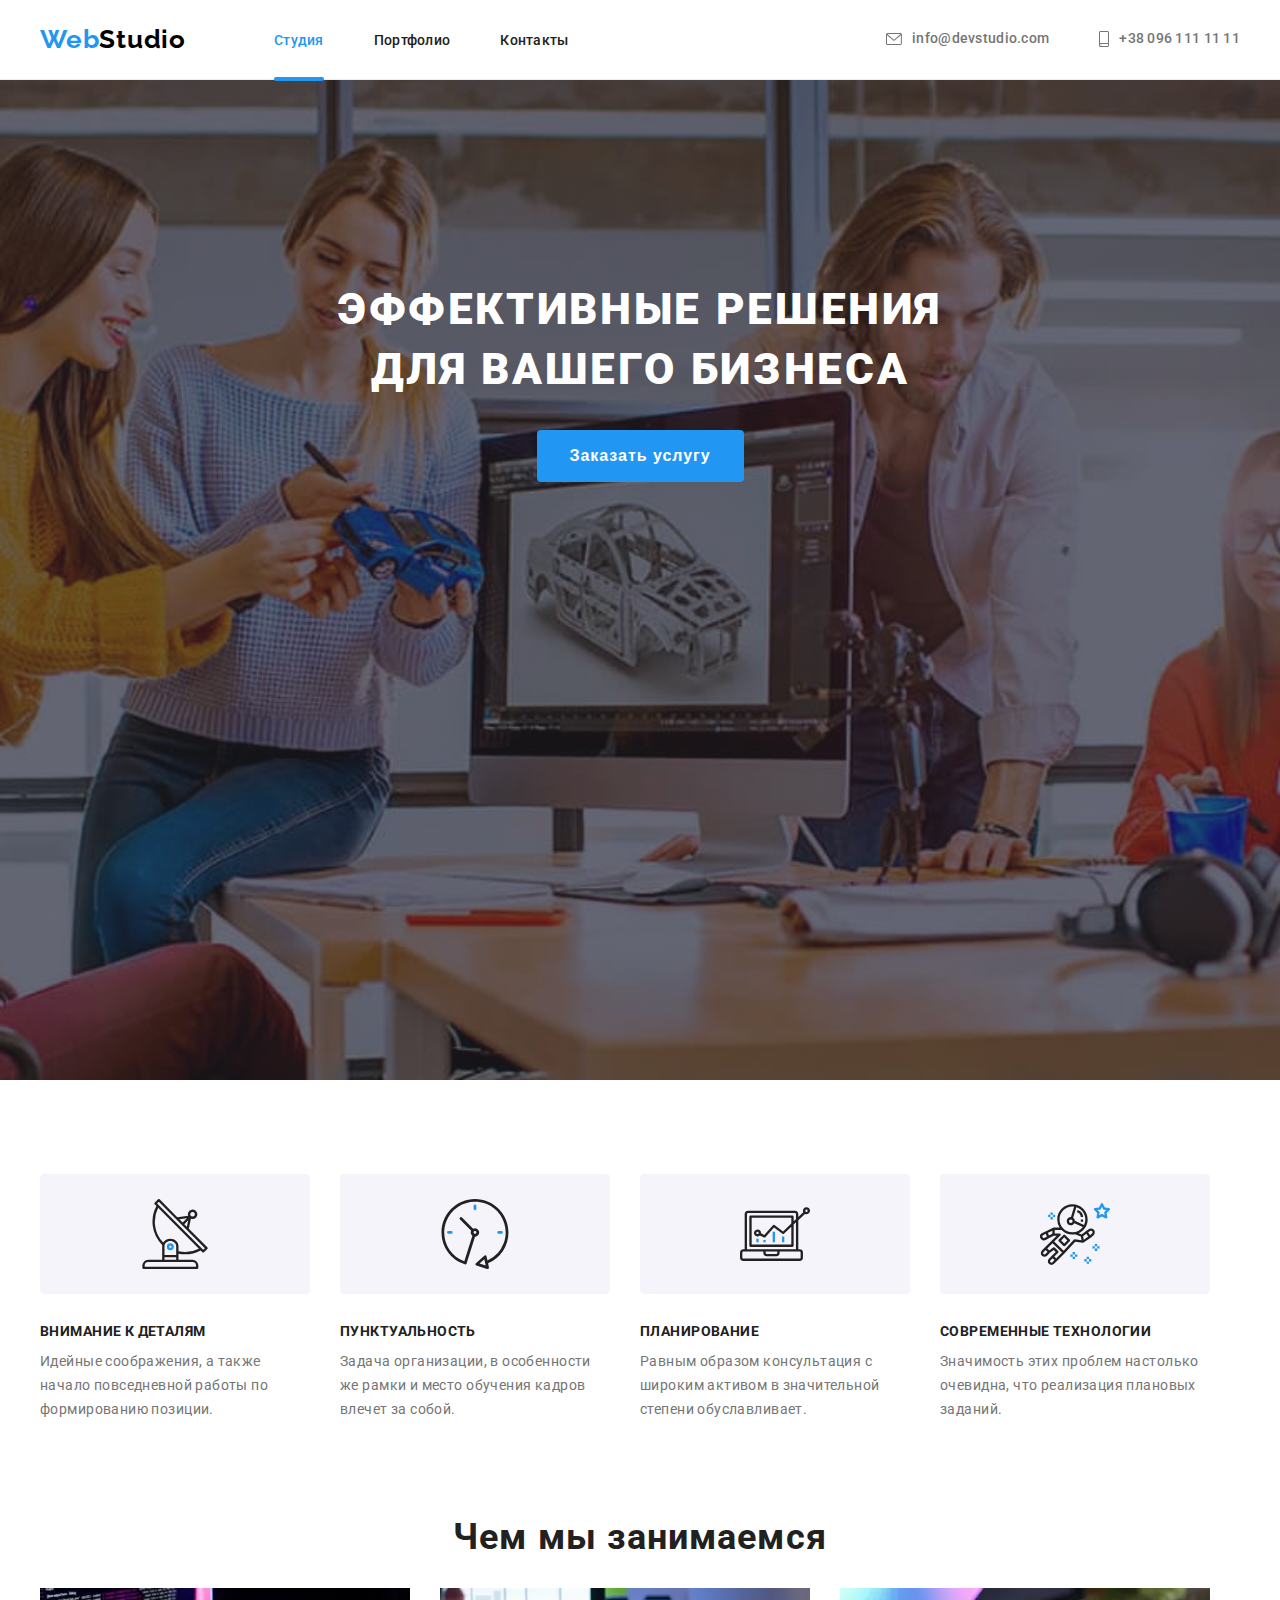
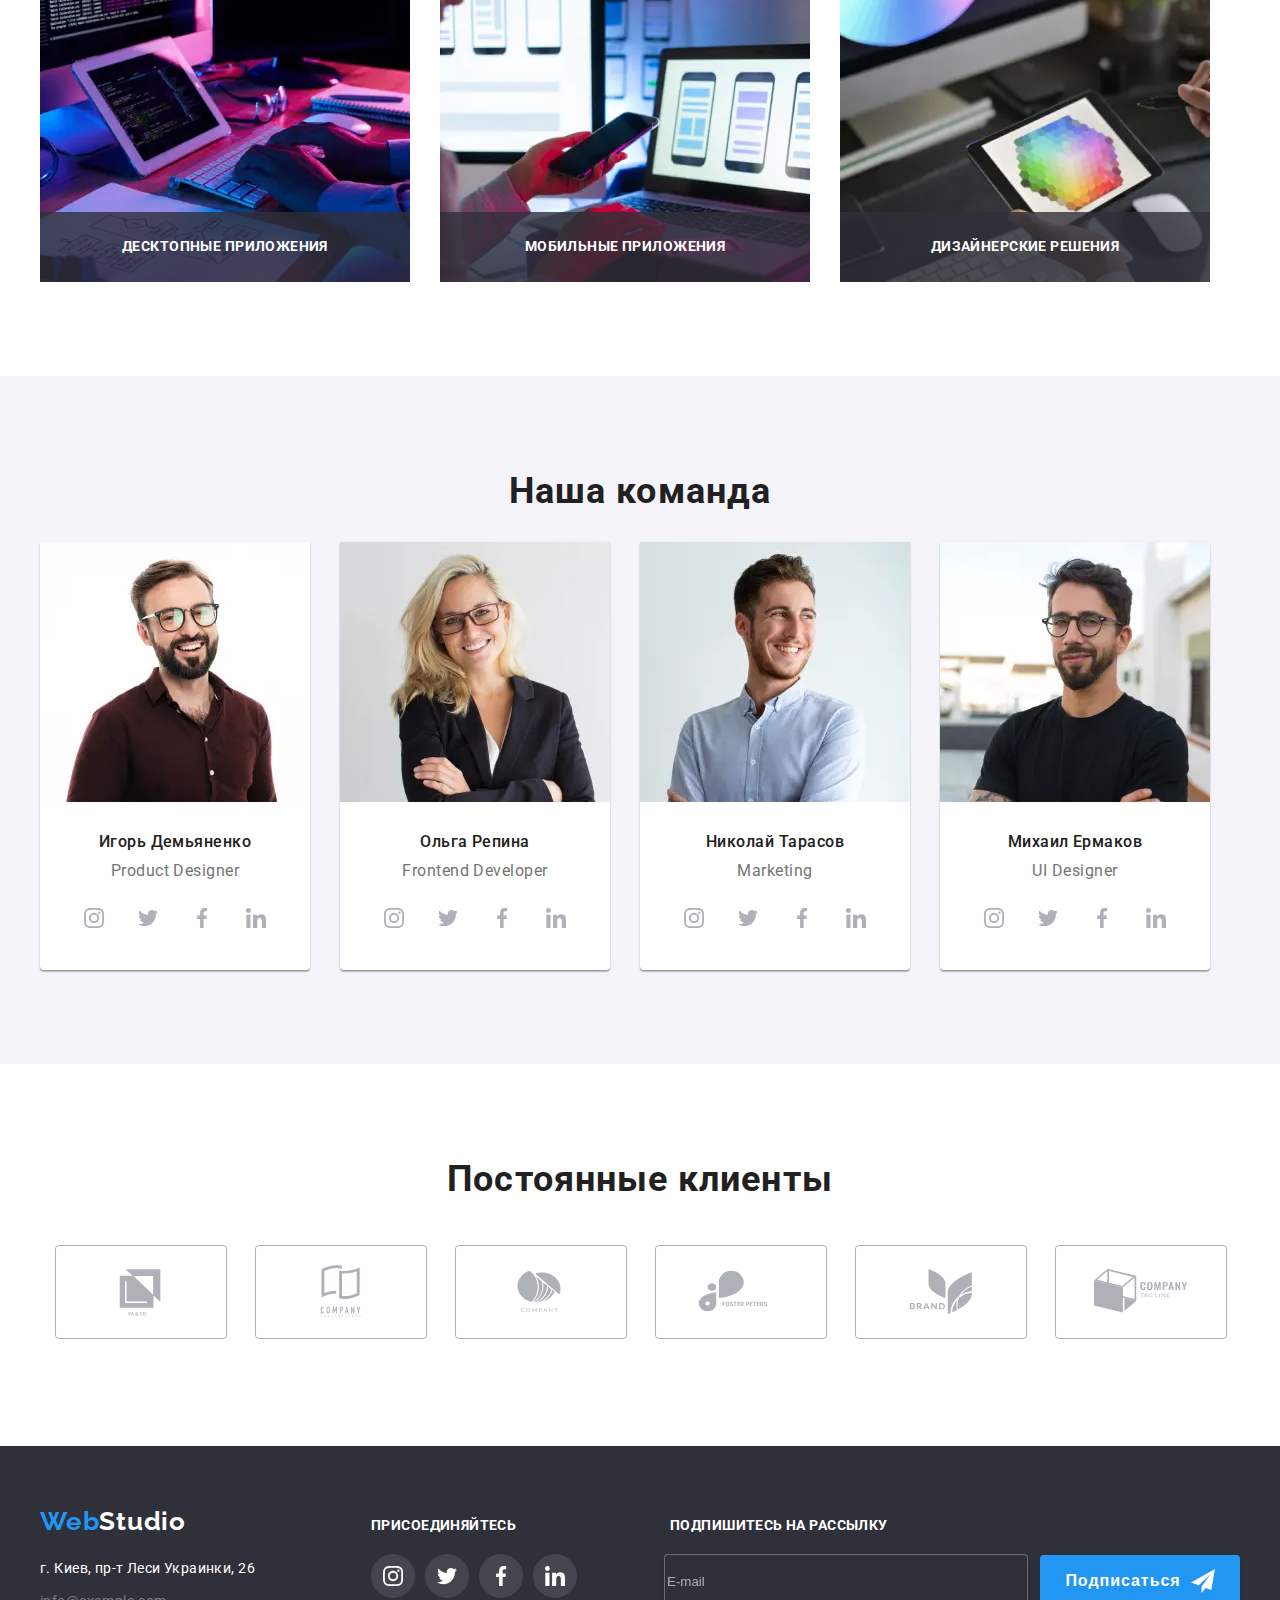
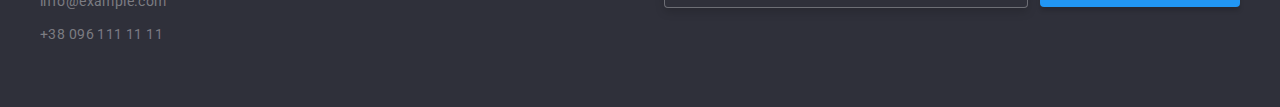
==== commit d396463b: "finished HW8" ====
--- a/index.html
+++ b/index.html
@@ -157,34 +157,109 @@
         <div class="services__overlay">
           <p>десктопные приложения</p>
         </div>
+        <picture>
+
+          <source srcset="
+            ./images/services-section/picture1-desktop.webp 1x,
+            ./images/services-section/picture1-desktop@2x.webp 2x"
+            media="(min-width: 1200px)"
+            type="image/webp"/>
+
+          <source srcset="
+            ./images/services-section/picture1-desktop.jpg 1x,
+            ./images/services-section/picture1-desktop@2x.jpg 2x" 
+            media="(min-width: 1200px)" />
+
         <img class="services__image" src="./images/algoritm.jpg" alt="десктопные приложения" width="370" height="294">
+        </picture>
+        
       </li>
       <li class="services__card">
         <div class="services__overlay">
           <p>мобильные приложения</p>
         </div>
-        <img class="services__image" src="./images/mobile-app.jpg" alt="мобильные приложения" width="370" height="294">
+        <picture>
+        
+          <source srcset="
+            ./images/services-section/picture2-desktop.webp 1x,
+            ./images/services-section/picture2-desktop@2x.webp 2x" 
+            media="(min-width: 1200px)" type="image/webp" />
+        
+          <source srcset="
+            ./images/services-section/picture2-desktop.jpg 1x,
+            ./images/services-section/picture2-desktop@2x.jpg 2x" 
+            media="(min-width: 1200px)" />
+        
+          <img class="services__image" src="./images/mobile-app.jpg" alt="мобильные приложения" width="370" height="294">
+        </picture>
+        
       </li>
       <li class="services__card">
         <div class="services__overlay">
           <p>дизайнерские решения</p>
         </div>
-        <img class="services__image" src="./images/design.jpg" alt="дизайнерские решения" width="370" height="294">
+        <picture>
+        
+          <source srcset="
+            ./images/services-section/picture3-desktop.webp 1x,
+            ./images/services-section/picture3-desktop@2x.webp 2x" 
+            media="(min-width: 1200px)" type="image/webp" />
+        
+          <source srcset="
+            ./images/services-section/picture3-desktop.jpg 1x,
+            ./images/services-section/picture3-desktop@2x.jpg 2x" 
+            media="(min-width: 1200px)" />
+        
+          <img class="services__image" src="./images/design.jpg" alt="дизайнерские решения" width="370" height="294">
+        </picture>
+        
       </li>
     </ul>
   </div>
 </section>
 <!-- наша команда -->
-<!-- <section class="section employees">
+<section class="employees">
   <div class="container">
     <h2 class="section-title">Наша команда</h2>
     <ul class="employees__list list">
       <li class="employees__item">
-        <img class="employees__image" src="./images/our-team/product-designer.jpg" alt="Игорь Демьяненко" width="270" height="260">
+        <picture>
+        
+          <source srcset="
+            ./images/team-section/product-designer-desktop.webp 1x,
+            ./images/team-section/product-designer-desktop@2x.webp 2x" 
+            media="(min-width: 1200px)" type="image/webp" />
+        
+          <source srcset="
+            ./images/team-section/product-designer-desktop.jpg 1x,
+            ./images/team-section/product-designer-desktop@2x.jpg 2x" 
+            media="(min-width: 1200px)" />
+          
+          <source srcset="
+            ./images/team-section/product-designer-tablet.webp 1x,
+            ./images/team-section/product-designer-tablet@2x.webp 2x" 
+            media="(min-width: 768px)" type="image/webp" />
+          
+          <source srcset="
+            ./images/team-section/product-designer-tablet.jpg 1x,
+            ./images/team-section/product-designer-tablet@2x.jpg 2x" 
+            media="(min-width: 768px)" />
+
+          <source srcset="
+            ./images/team-section/product-designer-mobile.webp 1x,
+            ./images/team-section/product-designer-mobile@2x.webp 2x" 
+            media="(max-width: 767px)" type="image/webp" />
+          
+          <source srcset="
+            ./images/team-section/product-designer-mobile.jpg 1x,
+            ./images/team-section/product-designer-mobile@2x.jpg 2x" 
+            media="(max-width: 767px)" />
+          <img class="employees__image" src="./images/our-team/product-designer.jpg" alt="Игорь Демьяненко" width="100%" >
+        </picture>
+        
         <div class="employees__content">
           <h3 class="employees__title">Игорь Демьяненко</h3>
-        <p class="employees__-description" lang="en">Product Designer</p>
-        
+        <p class="employees__description" lang="en">Product Designer</p>        
           <ul class="socials list">
             <li class="socials__item">
               <a href="" class="socials__link">
@@ -215,15 +290,46 @@
               </a>
             </li>
           </ul>
-        </div>
-        
+        </div>        
       </li>
       <li class="employees__item">
-        <img class="employees__image" src="./images/our-team/frontend-developer.jpg" alt="Ольга Репина" width="270" height="260">
+        <picture>
+        
+          <source srcset="
+            ./images/team-section/developer-desktop.webp 1x,
+            ./images/team-section/developer-desktop@2x.webp 2x" 
+            media="(min-width: 1200px)" type="image/webp" />
+        
+          <source srcset="
+            ./images/team-section/developer-desktop.jpg 1x,
+            ./images/team-section/developer-desktop@2x.jpg 2x" 
+            media="(min-width: 1200px)" />
+        
+          <source srcset="
+            ./images/team-section/developer-tablet.webp 1x,
+            ./images/team-section/developer-tablet@2x.webp 2x" 
+            media="(min-width: 768px)" type="image/webp" />
+        
+          <source srcset="
+            ./images/team-section/developer-tablet.jpg 1x,
+            ./images/team-section/developer-tablet@2x.jpg 2x" 
+            media="(min-width: 768px)" />
+        
+          <source srcset="
+            ./images/team-section/developer-mobile.webp 1x,
+            ./images/team-section/developer-mobile@2x.webp 2x" 
+            media="(max-width: 767px)" type="image/webp" />
+        
+          <source srcset="
+            ./images/team-section/developer-mobile.jpg 1x,
+            ./images/team-section/developer-mobile@2x.jpg 2x" 
+            media="(max-width: 767px)" />
+          <img class="employees__image" src="./images/our-team/developer.jpg" alt="Ольга Репина" width="100%">
+        </picture>
+        
         <div class="employees__content">
           <h3 class="employees__title">Ольга Репина</h3>
-        <p class="employees__description" lang="en">Frontend Developer</p>
-        
+        <p class="employees__description" lang="en">Frontend Developer</p>        
           <ul class="socials list">
             <li class="socials__item">
               <a href="" class="socials__link">
@@ -254,15 +360,46 @@
               </a>
             </li>
           </ul>
-        </div>
-        
+        </div>        
       </li>
       <li class="employees__item">
-        <img class="employees__image" src="./images/our-team/marketing.jpg" alt="Николай Тарасов" width="270" height="260">
+        <picture>
+        
+          <source srcset="
+            ./images/team-section/marketing-desktop.webp 1x,
+            ./images/team-section/marketing-desktop@2x.webp 2x" 
+            media="(min-width: 1200px)" type="image/webp" />
+        
+          <source srcset="
+            ./images/team-section/marketing-desktop.jpg 1x,
+            ./images/team-section/marketing-desktop@2x.jpg 2x" 
+            media="(min-width: 1200px)" />
+        
+          <source srcset="
+            ./images/team-section/marketing-tablet.webp 1x,
+            ./images/team-section/marketing-tablet@2x.webp 2x" 
+            media="(min-width: 768px)" type="image/webp" />
+        
+          <source srcset="
+            ./images/team-section/marketing-tablet.jpg 1x,
+            ./images/team-section/marketing-tablet@2x.jpg 2x" 
+            media="(min-width: 768px)" />
+        
+          <source srcset="
+            ./images/team-section/marketing-mobile.webp 1x,
+            ./images/team-section/marketing-mobile@2x.webp 2x" 
+            media="(max-width: 767px)" type="image/webp" />
+        
+          <source srcset="
+            ./images/team-section/marketing-mobile-mobile.jpg 1x,
+            ./images/team-section/marketing-mobile-mobile@2x.jpg 2x" 
+            media="(max-width: 767px)" />
+          <img class="employees__image" src="./images/our-team/marketing.jpg" alt="Николай Тарасов" width="100%">
+        </picture>
+        
         <div class="employees__content">
           <h3 class="employees__title">Николай Тарасов</h3>
-        <p class="employees__description" lang="en">Marketing</p>
-        
+        <p class="employees__description" lang="en">Marketing</p>        
           <ul class="socials list">
             <li class="socials__item">
               <a href="" class="socials__link">
@@ -293,15 +430,46 @@
               </a>
             </li>
           </ul>
-        </div>
-        
+        </div>        
       </li>
       <li class="employees__item">
-        <img class="employees__image" src="./images/our-team/ui-designer.jpg" alt="Михаил Ермаков" width="270" height="260">
+        <picture>
+        
+          <source srcset="
+            ./images/team-section/ui-designer-desktop.webp 1x,
+            ./images/team-section/ui-designer-desktop@2x.webp 2x" 
+            media="(min-width: 1200px)" type="image/webp" />
+        
+          <source srcset="
+            ./images/team-section/ui-designer-desktop.jpg 1x,
+            ./images/team-section/ui-designer-desktop@2x.jpg 2x" 
+            media="(min-width: 1200px)" />
+        
+          <source srcset="
+            ./images/team-section/ui-designer-tablet.webp 1x,
+            ./images/team-section/ui-designer-tablet@2x.webp 2x" 
+            media="(min-width: 768px)" type="image/webp" />
+        
+          <source srcset="
+            ./images/team-section/ui-designer-tablet.jpg 1x,
+            ./images/team-section/ui-designer-tablet@2x.jpg 2x" 
+            media="(min-width: 768px)" />
+        
+          <source srcset="
+            ./images/team-section/ui-designer-mobile.webp 1x,
+            ./images/team-section/ui-designer-mobile@2x.webp 2x" 
+            media="(max-width: 767px)" type="image/webp" />
+        
+          <source srcset="
+            ./images/team-section/ui-designer-mobile.jpg 1x,
+            ./images/team-section/ui-designer-mobile@2x.jpg 2x" 
+            media="(max-width: 767px)" />
+          <img class="employees__image" src="./images/our-team/ui-designer.jpg" alt="Михаил Ермаков" width="100%">
+        </picture>
+        
         <div class="employees__content">
           <h3 class="employees__title">Михаил Ермаков</h3>
-        <p class="employees__description" lang="en">UI Designer</p>
-        
+        <p class="employees__description" lang="en">UI Designer</p>        
           <ul class="socials list">
             <li class="socials__item">
               <a href="" class="socials__link">
@@ -336,9 +504,9 @@
       </li>
     </ul>
   </div>
-  </section> -->
+  </section>
   <!-- CUSTOMERS -->
-  <!-- <section class="section customers">
+  <section class="customers">
     <div class="container">
       <h2 class="section-title">Постоянные клиенты</h2>
       <ul class="customers__list list">
@@ -386,10 +554,10 @@
         </li>
       </ul>
     </div>
-  </section> -->
+  </section>
  </main> 
 <!-- FOOTER -->
-<!-- <footer class="page-footer">
+<footer class="page-footer">
   <div class="footer-container container">
   <div class="footer-leftside">
     <a class="logo-footer logo link" href="./index.html"> Web<span class="logo-white">Studio</span></a>
@@ -441,8 +609,9 @@
       </li>
     </ul>
   </div>
-  <form class="footer-form">
+  <div>
     <p class="footer-form-description">подпишитесь на рассылку</p>
+    <form class="footer-form">    
     <label  class="footer-form-field" for="email">
       <input 
       class="footer-form-input" 
@@ -458,7 +627,9 @@
     </button>
   </form>
   </div>
-</footer> -->
+  
+  </div>
+</footer>
 <!-- MODAL WINDOW -->
 <div class="backdrop is-hidden" data-modal>
   <div class="modal">
--- a/css/main.min.css
+++ b/css/main.min.css
@@ -1,2 +1,2 @@
-:root{--primary-font: 'Roboto', sans-serif;--secondary-font: 'Raleway', sans-serif;--accent-color: #2196F3;--primary-font-color: #212121;--secondary-font-color: #757575;--main-background-color: #2F303A;--primary-color: #ffffff}.visually-hidden{position:absolute;width:1px;height:1px;margin:-1px;border:0;padding:0;white-space:nowrap;clip-path:inset(100%);clip:rect(0 0 0 0);overflow:hidden}.modal-close-btn,.modal-form-checkbox-label,.mobile-menu__close-button,.services__overlay,.socials__link,.customers__link,.socials__link-footer{display:flex;align-items:center;justify-content:center}h1,h2,h3,h4,h5,h6,p{margin-top:0;margin-bottom:0}ul,ol{margin-top:0;margin-bottom:0;padding-left:0}img{display:block}.list{list-style:none}.link{text-decoration:none}body{font-family:var(--primary-font);margin:0}body.modal-open{overflow:hidden}.section-title{font-weight:700;font-size:36px;line-height:1.17;text-align:center;letter-spacing:0.03em;color:var(--primary-font-color);margin-bottom:50px}.container{width:100%;padding-left:15px;padding-right:15px;margin-left:auto;margin-right:auto}@media screen and (min-width: 480px){.container{width:480px;margin-top:0;margin-bottom:0}}@media screen and (min-width: 768px){.container{width:768px;padding-left:0px;padding-right:0px}}@media screen and (min-width: 1200px){.container{width:1200px;padding-left:15px;padding-right:15px;margin-top:auto;margin-bottom:auto}}.logo{font-family:var(--secondary-font);font-weight:700;font-size:24px;line-height:1.16;letter-spacing:0.03em;color:var(--accent-color)}.logo-black{font-family:var(--secondary-font);font-weight:700;font-size:24px;line-height:1.16;letter-spacing:0.03em;color:#000000}.logo-white{font-family:var(--secondary-font);font-weight:700;font-size:24px;line-height:1.16;letter-spacing:0.03em;color:var(--primary-color)}.logo-footer{display:block}@media screen and (min-width: 1200px){.logo{font-weight:700;font-size:26px;line-height:1.19}.logo-black{font-weight:700;font-size:26px;line-height:1.19}.logo-white{font-family:var(--secondary-font);font-weight:700;font-size:26px;line-height:1.19;letter-spacing:0.03em;color:var(--primary-color)}}.backdrop{position:fixed;padding:93px 15px 94px;top:0;left:0;width:100%;height:100%;background-color:rgba(0,0,0,0.2);overflow-y:scroll;transition:opacity 250ms cubic-bezier(0.4, 0, 0.2, 1),visibility 250ms cubic-bezier(0.4, 0, 0.2, 1)}.is-hidden{opacity:0;visibility:hidden;pointer-events:none}.modal{position:absolute;max-width:450px;width:100%;top:50%;left:50%;transform:translate(-50%, -50%);padding:40px;background-color:#FFFFFF;box-shadow:0px 1px 3px rgba(0,0,0,0.12),0px 1px 1px rgba(0,0,0,0.14),0px 2px 1px rgba(0,0,0,0.2);border-radius:4px}@media screen and (min-width: 1200px){.modal{position:absolute;width:528px;height:581px}}.modal-close-btn{position:absolute;top:8px;right:8px;width:30px;height:30px;padding:0;border:1px solid rgba(0,0,0,0.1);border-radius:50%;background-color:transparent;transition:fill 250ms cubic-bezier(0.4, 0, 0.2, 1);cursor:pointer}.modal-close-btn:hover,.modal-close-btn:focus{fill:var(--accent-color)}.modal{width:450px;height:609px}.modal-form{display:flex;flex-direction:column}.modal-form-input{width:100%;height:40px;border:1px solid rgba(33,33,33,0.2);border-radius:4px;padding-left:42px;transition:border-color 250ms cubic-bezier(0.4, 0, 0.2, 1)}.modal-form-input:focus{outline:none;border-color:var(--accent-color)}.modal-form-icon{display:block;position:absolute;top:50%;left:12px;transform:translateY(-50%);transition:fill 250ms cubic-bezier(0.4, 0, 0.2, 1)}.modal-form-input:focus+.modal-form-icon{fill:var(--accent-color)}.modal-form-field-key{display:block;margin-bottom:4px;font-size:12px;line-height:1.17;letter-spacing:0.01em;color:var(--secondary-font-color)}.modal-form-field{margin-bottom:10px}.modal-form-description{margin-bottom:12px;font-weight:700;font-size:20px;line-height:1.15;text-align:center;letter-spacing:0.03em;color:var(--primary-font-color)}.modal-form-input-wraper{position:relative}.modal-form-message{display:block;width:100%;height:120px;border:1px solid rgba(33,33,33,0.2);border-radius:4px;resize:none;padding:12px 16px;transition:border-color 250ms cubic-bezier(0.4, 0, 0.2, 1)}.modal-form-message:focus{outline:none;border-color:var(--accent-color)}.modal-form-message::placeholder{font-size:14px;line-height:1.14;letter-spacing:0.01em;color:rgba(117,117,117,0.5)}.modal-form-checkbox-label{font-size:12px;line-height:1.71;margin-bottom:31px;margin-top:10px;color:var(--secondary-font-color)}.modal-form-checkbox-label::before{display:block;width:16px;height:15px;border:1px solid #212121;border-radius:2px;margin-right:7px;content:'';cursor:pointer}.modal-form-checkbox:checked+.modal-form-checkbox-label::before{background-size:contain;background-origin:border-box;border-color:#2196F3;background-repeat:no-repeat;background-position:center;background-image:url(../images/icon-check.svg)}.modal-form-checkbox:focus+.modal-form-checkbox-label::before{outline:2px solid --accent-color}.modal-form-policy{color:var(--accent-color)}.modal-form-button{min-width:200px;align-self:center;font-weight:700;font-size:16px;line-height:1.87;letter-spacing:0.06em;padding:10px 55px;border:1px solid transparent;box-shadow:0px 4px 4px rgba(0,0,0,0.15);border-radius:4px;background-color:var(--accent-color);color:var(--primary-color);text-align:center;justify-content:center;transition:background-color 250ms cubic-bezier(0.4, 0, 0.2, 1);cursor:pointer}.modal-form-button:hover,.modal-form-button:focus{background-color:#188CE8}@media screen and (min-width: 1200px){.modal-form-checkbox-label{font-size:14px}.modal{width:528px;height:581px}}.mobile-menu{position:fixed;top:0;left:0;width:100%;height:100%;background-color:#FFFFFF;box-shadow:0px 4px 8px rgba(0,0,0,0.04),0px 2px 4px rgba(0,0,0,0.08),0px 1px 3px rgba(0,0,0,0.16);opacity:0;visibility:hidden;pointer-events:none;transition:opacity 250ms cubic-bezier(0.4, 0, 0.2, 1),visibility 250ms cubic-bezier(0.4, 0, 0.2, 1)}.mobile-menu.is-open{opacity:1;visibility:visible;pointer-events:auto}.mobile-menu__container{position:relative;padding-top:48px;padding-bottom:48px;padding-left:40px}.mobile-menu__close-button{position:absolute;border:none;background-color:transparent;padding:0;line-height:0;top:10px;right:15px;width:30px;height:30px;transition:fill 250ms cubic-bezier(0.4, 0, 0.2, 1);cursor:pointer}.mobile-menu__close-button:hover,.mobile-menu__close-button:focus{fill:var(--accent-color)}.mobile-nav-menu{margin-bottom:302px}.mobile-nav-menu__item:not(:last-child){margin-bottom:32px}.mobile-nav-menu__link{font-weight:500;font-size:40px;line-height:1,17;letter-spacing:0.02em;color:#212121}.mobile-nav-menu__link:hover,.mobile-nav-menu__link:focus{color:var(--accent-color)}.mobile-contacts-menu__link-phone{font-weight:500;font-size:34px;line-height:1.17;letter-spacing:0.02em;color:#757575}.mobile-contacts-menu__link-phone:hover,.mobile-contacts-menu__link-phone:focus{color:var(--accent-color)}.mobile-contacts-menu__link-mail{font-weight:500;font-size:24px;line-height:1.16;letter-spacing:0.02em;color:#757575}.mobile-contacts-menu__link-mail:hover,.mobile-contacts-menu__link-mail:focus{color:var(--accent-color)}.mobile-contacts-menu__phone{margin-bottom:32px}.mobile-contacts-menu__mail{margin-bottom:64px}.mobile-socials-menu{display:flex}.mobile-socials-menu__item{position:relative}.mobile-socials-menu__link{font-weight:500;font-size:18px;line-height:1.22;letter-spacing:0.02em;color:var(--accent-color)}.mobile-socials-menu__item:not(:last-child){margin-right:20px}.mobile-socials-menu__item:not(:last-child)::after{content:'';position:absolute;top:0px;right:-10px;width:1px;height:100%;border:1px solid rgba(33,33,33,0.2)}.header{align-items:center;border-bottom:1px solid #ECECEC;padding-top:10px;padding-bottom:10px;margin-left:auto;margin-right:auto}@media screen and (min-width: 1200px){.header{padding-top:0;padding-bottom:0;margin:0 auto}}.header__container{display:flex;align-items:center;justify-content:space-between}@media screen and (min-width: 480px){.header__container{width:480px}}@media screen and (min-width: 768px){.header__container{width:768px;padding-top:6px;padding-bottom:6px;justify-content:center}}@media screen and (min-width: 1200px){.header__container{width:1200px;padding:24px 15px;margin:0 auto}}.menu{display:none}@media screen and (min-width: 768px){.menu{display:flex;align-items:center;margin-left:88px}}.contact-header{display:none}@media screen and (min-width: 768px){.contact-header{display:flex;flex-wrap:wrap;margin-left:84px}}@media screen and (min-width: 1200px){.contact-header{flex-wrap:nowrap;margin-left:auto}}.mobile-menu-open-btn{border:none;background-color:transparent;padding:0;line-height:0}.mobile-menu-open-btn:hover,.mobile-menu-open-btn:focus{fill:var(--accent-color)}@media screen and (min-width: 768px){.mobile-menu-open-btn{display:none}}@media screen and (min-width: 768px){.contact-header__link{display:flex;align-items:center;font-weight:500;font-size:12px;line-height:1.14;letter-spacing:0.02em;color:var(--secondary-font-color);transition:color 250ms cubic-bezier(0.4, 0, 0.2, 1)}.contact-header__link:hover,.contact-header__link:focus{color:var(--accent-color)}}@media screen and (min-width: 1200px){.contact-header__link{font-size:14px}}@media screen and (min-width: 768px){.header-navigation{display:flex}.menu__item{position:relative}.menu__item:not(:last-child){margin-right:50px}.menu__link{font-weight:500;font-size:14px;line-height:1.14;letter-spacing:0.02em;color:var(--primary-font-color);transition:color 250ms cubic-bezier(0.4, 0, 0.2, 1)}.menu__link:hover,.menu__link:focus{color:var(--accent-color)}.menu .menu__link.menu__link-current{color:var(--accent-color)}.menu__link.menu__link-current::after{content:'';display:block;width:100%;height:4px;border-radius:2px;position:absolute;top:47px;background-color:#2196F3}}.contact-header__icon{margin-right:10px;fill:#757575;transition:fill 250ms cubic-bezier(0.4, 0, 0.2, 1)}.contact-header__link:hover .contact-header__icon,.contact-header__link:focus .contact-header__icon{fill:var(--accent-color)}.contact-header__item{padding-top:5px;padding-bottom:5px}@media screen and (min-width: 1200px){.contact-header__item:not(:last-child){margin-right:50px}}.hero{margin-left:auto;margin-right:auto;background-image:linear-gradient(to right, rgba(47,48,58,0.4), rgba(47,48,58,0.4)),url("../../images/hero-section/hero-bg-mobile.jpg");background-color:var(--main-background-color);background-size:cover;background-repeat:no-repeat;background-position:center;padding-top:118px;padding-bottom:118px;text-align:center}@media screen and (min-width: 480px){.hero{width:480px;height:400px}}@media (min-device-pixel-ratio: 2), (min-resolution: 192dpi), (min-resolution: 2dppx){.hero{background-image:linear-gradient(to right, rgba(47,48,58,0.4), rgba(47,48,58,0.4)),url(../../images/hero-section/hero-bg-mobile@2x.jpg)}}@media screen and (min-width: 768px){.hero{width:768px;background-image:linear-gradient(to right, rgba(47,48,58,0.4), rgba(47,48,58,0.4)),url("../../images/hero-section/hero-bg-tablet.jpg")}}@media screen and (min-width: 768px) and (min-device-pixel-ratio: 2), screen and (min-width: 768px) and (min-resolution: 192dpi), screen and (min-width: 768px) and (min-resolution: 2dppx){.hero{background-image:linear-gradient(to right, rgba(47,48,58,0.4), rgba(47,48,58,0.4)),url(../../images/hero-section/hero-bg-tablet@2x.jpg)}}@media screen and (min-width: 1200px){.hero{width:100%;max-width:1600px;height:600px;background-image:linear-gradient(to right, rgba(47,48,58,0.4), rgba(47,48,58,0.4)),url("../../images/hero-section/hero-bg-desktop.jpg");padding-top:200px;padding-bottom:200px}}@media screen and (min-width: 1200px) and (min-device-pixel-ratio: 2), screen and (min-width: 1200px) and (min-resolution: 192dpi), screen and (min-width: 1200px) and (min-resolution: 2dppx){.hero{background-image:linear-gradient(to right, rgba(47,48,58,0.4), rgba(47,48,58,0.4)),url(../../images/hero-section/hero-bg-desktop@2x.jpg)}}.hero__title{font-weight:900;font-size:26px;line-height:1.62;text-align:center;letter-spacing:0.06em;text-transform:uppercase;color:var(--primary-color);margin:0 auto 30px}@media screen and (min-width: 1200px){.hero__title{font-size:44px;line-height:1.36}}.modal-btn{font-weight:700;font-size:16px;line-height:1.87;letter-spacing:0.06em;background-color:var(--accent-color);color:var(--primary-color);text-align:center;transition:background-color 250ms cubic-bezier(0.4, 0, 0.2, 1);padding:10px 32px;min-width:200px;border:1px solid transparent;border-radius:4px;cursor:pointer}.modal-btn:hover,.modal-btn:focus{background-color:#188CE8}@media screen and (max-width: 1199px){.benefit{padding-top:60px;padding-bottom:60px}}@media screen and (min-width: 768px){.benefit__set{display:flex;flex-wrap:wrap;justify-content:center;margin:-15px}}@media screen and (min-width: 1200px){.benefit__set{margin-top:94px;margin-bottom:94px}}.benefit__item{display:inline-block}@media screen and (min-width: 480px){.benefit__item{width:450px}}@media screen and (max-width: 767px){.benefit__item:not(:last-child){margin-bottom:30px}}@media screen and (min-width: 768px){.benefit__item{width:calc((100% - 60px)/2);padding-left:15px;padding-right:15px;margin:15px}}@media screen and (min-width: 1200px){.benefit__item{width:270px;margin:0;padding-left:0;padding-right:0}.benefit__item:not(:last-child){margin-right:30px}}.benefit__image{max-width:450px;height:120px;display:flex;align-items:center;justify-content:center;border-radius:4px;background-color:#F5F4FA;margin-left:auto;margin-right:auto}@media screen and (min-width: 480px){.benefit__image{width:450px}}@media screen and (min-width: 768px){.benefit__image{width:354px}}@media screen and (min-width: 1200px){.benefit__image{width:270px;margin:0px}}.benefit__title{font-weight:700;font-size:14px;line-height:1.14;letter-spacing:0.03em;text-transform:uppercase;color:var(--primary-font-color);margin-bottom:10px;margin-top:30px;margin-left:auto;margin-right:auto;text-align:center}@media screen and (min-width: 768px){.benefit__title{text-align:left}}.benefit__description{font-size:14px;line-height:1.71;letter-spacing:0.03em;color:var(--secondary-font-color);margin-left:auto;margin-right:auto}.service{padding-top:0px}@media screen and (max-width: 1199px){.service{display:none}}.services__card{position:relative}.services__card:not(:last-child){margin-right:30px}.services__overlay{position:absolute;bottom:0;width:100%;height:70px;background-color:rgba(47,48,58,0.8);font-weight:700;font-size:14px;line-height:1.14;letter-spacing:0.03em;text-transform:uppercase;color:#FFFFFF}.services{display:flex;flex-wrap:wrap}.employees__title{font-weight:500;font-size:16px;line-height:1.19;text-align:center;letter-spacing:0.03em;color:var(--primary-font-color);margin-bottom:10px}.employees__content{padding-top:30px;padding-bottom:30px}.employees__description{font-size:16px;line-height:1.19;text-align:center;letter-spacing:0.03em;color:var(--secondary-font-color);margin-bottom:16px}.employees{background-color:#F5F4FA}.employees__item{background-color:var(--primary-color);box-shadow:0px 1px 3px rgba(0,0,0,0.12),0px 1px 1px rgba(0,0,0,0.14),0px 2px 1px rgba(0,0,0,0.2);border-radius:0px 0px 4px 4px}.employees__item:not(:last-child){margin-right:30px}.employees__list{display:flex;flex-wrap:wrap}.socials{display:flex;justify-content:center}.socials__link{width:44px;height:44px;border-radius:50%;fill:#AFB1B8;background-color:var(--primary-color);transition:background-color 250ms cubic-bezier(0.4, 0, 0.2, 1),fill 250ms cubic-bezier(0.4, 0, 0.2, 1)}.socials__link:hover,.socials__link:focus{background-color:var(--accent-color)}.socials__link:hover .socials__icon,.socials__link:focus .socials__icon{fill:var(--primary-color)}.socials__item:not(:last-child){margin-right:10px}.customers__list{display:flex;justify-content:center}.customers__item{width:170px;height:92px}.customers__item:not(:last-child){margin-right:30px}.customers__link{width:100%;height:100%;border:1px solid #AFB1B8;border-radius:4px;fill:#AFB1B8;background-color:var(--primary-color);transition:border 250ms cubic-bezier(0.4, 0, 0.2, 1)}.customers__link:hover,.customers__link:focus{border:1px solid var(--accent-color);border-radius:4px}.customers__icon{transition:fill 250ms cubic-bezier(0.4, 0, 0.2, 1)}.customers__link:hover .customers__icon,.customers__link:focus .customers__icon{fill:var(--accent-color)}address{font-style:normal;font-weight:400}.page-footer{background-color:var(--main-background-color);padding-top:60px;padding-bottom:60px}.contact-footer{margin-top:20px}.contact-footer__address{font-size:14px;line-height:1.71;letter-spacing:0.03em;color:var(--primary-color);transition:color 250ms cubic-bezier(0.4, 0, 0.2, 1)}.contact-footer__address:hover,.contact-footer__address:focus{color:var(--accent-color)}.contact-footer__link{font-size:14px;line-height:1.71;letter-spacing:0.03em;color:#FFFFFF60;transition:color 250ms cubic-bezier(0.4, 0, 0.2, 1)}.contact-footer__link:hover,.contact-footer__link:focus{color:var(--accent-color)}.contact-footer__item:not(:last-child){margin-bottom:9px}.footer-container{display:flex;align-items:baseline}.footer-leftside{margin-right:70px;flex-grow:1}.footer-rightside{margin-right:93px}.footer-title{margin-bottom:20px;font-size:14px;line-height:1.14;letter-spacing:0.03em;text-transform:uppercase;color:var(--primary-color)}.socials__footer{display:flex;justify-content:center}.socials__link-footer{width:44px;height:44px;border-radius:50%;fill:var(--primary-color);background-color:rgba(255,255,255,0.1);transition:background-color 250ms cubic-bezier(0.4, 0, 0.2, 1)}.socials__link-footer:hover,.socials__link-footer:focus{background-color:var(--accent-color)}.socials__item:not(:last-child){margin-right:10px}.socials__icon{transition:fill 250ms cubic-bezier(0.4, 0, 0.2, 1)}.socials__link-footer:hover .socials__icon,.socials__link-footer:focus .socials__icon{fill:var(--primary-color)}.footer-form{display:block;justify-content:flex-end}.footer-form-description{font-family:'Roboto';font-style:normal;font-weight:700;font-size:14px;line-height:1.14;letter-spacing:0.03em;margin-bottom:20px;text-transform:uppercase;color:#FFFFFF}.footer-form-input{width:358px;height:50px;border:1px solid rgba(255,255,255,0.3);filter:drop-shadow(0px 4px 4px rgba(0,0,0,0.15));border-radius:4px;background-color:#2F303A;color:#FFFFFF;outline:none}.footer-form-input::placeholder{color:rgba(255,255,255,0.6)}.footer-form-field{margin-right:12px}.footer-form-button{display:inline-flex;align-items:center;min-width:200px;align-self:center;font-weight:700;font-size:16px;line-height:1.87;letter-spacing:0.06em;padding-top:10px;padding-bottom:10px;border:1px solid transparent;box-shadow:0px 4px 4px rgba(0,0,0,0.15);border-radius:4px;background-color:var(--accent-color);color:var(--primary-color);justify-content:center;transition:background-color 250ms cubic-bezier(0.4, 0, 0.2, 1);cursor:pointer}.footer-form-button:hover,.footer-form-button:focus{background-color:#188CE8}.footer-form-submit-icon{margin-left:10px}.navigation{display:flex;margin-bottom:50px;justify-content:center}.our-projects{padding-top:94px;padding-bottom:94px}.navigation__item:not(:last-child){margin-right:8px}.nav-button{font-family:inherit;font-weight:500;font-size:16px;line-height:1.63;letter-spacing:0.03em;background-color:#F5F4FA;color:var(--primary-font-color);border-radius:4px;border:1px solid transparent;padding:6px 22px;cursor:pointer;transition:color 250ms cubic-bezier(0.4, 0, 0.2, 1),background-color 250ms cubic-bezier(0.4, 0, 0.2, 1),box-shadow 250ms cubic-bezier(0.4, 0, 0.2, 1)}.nav-button:hover,.nav-button:focus{color:var(--primary-color);background-color:var(--accent-color);box-shadow:0px 3px 1px rgba(0,0,0,0.1),0px 1px 2px rgba(0,0,0,0.08),0px 2px 2px rgba(0,0,0,0.12);border-radius:4px}.projects{display:flex;flex-wrap:wrap}.projects__item:not(:nth-child(3n)){margin-right:30px}.projects__item:nth-child(-n+6){margin-bottom:30px}.projects__link{display:block;transition:box-shadow 250ms cubic-bezier(0.4, 0, 0.2, 1)}.projects__link:hover,.projects__link:focus{box-shadow:0px 1px 1px rgba(0,0,0,0.12),0px 4px 4px rgba(0,0,0,0.06),1px 4px 6px rgba(0,0,0,0.16)}.projects__content{padding-top:20px;padding-bottom:20px;padding-left:24px;padding-right:24px;border:1px solid #EEEEEE;border-top:none}.projects__title{font-weight:700;font-size:18px;line-height:2.0;letter-spacing:0.06em;color:var(--primary-font-color);margin-bottom:4px}.projects__description{font-size:16px;line-height:1.87;letter-spacing:0.03em;color:var(--secondary-font-color)}.projects__wrapper{position:relative;overflow:hidden}.projects__overlay{position:absolute;width:100%;height:100%;top:0;left:0;font-family:'Roboto', sans-serif;font-style:normal;font-weight:400;font-size:18px;line-height:1.56;letter-spacing:0.03em;color:rgba(255,255,255,0.9);background-color:rgba(33,150,243,0.9);padding:63px 24px;transform:translateY(100%);transition:transform 250ms cubic-bezier(0.4, 0, 0.2, 1)}.projects__link:hover .projects__overlay,.projects__link:focus .projects__overlay{transform:translateY(0)}
+:root{--primary-font: 'Roboto', sans-serif;--secondary-font: 'Raleway', sans-serif;--accent-color: #2196F3;--primary-font-color: #212121;--secondary-font-color: #757575;--main-background-color: #2F303A;--primary-color: #ffffff}.visually-hidden{position:absolute;width:1px;height:1px;margin:-1px;border:0;padding:0;white-space:nowrap;clip-path:inset(100%);clip:rect(0 0 0 0);overflow:hidden}.modal-close-btn,.modal-form-checkbox-label,.mobile-menu__close-button,.services__overlay,.socials__link,.customers__link,.socials__link-footer{display:flex;align-items:center;justify-content:center}h1,h2,h3,h4,h5,h6,p{margin-top:0;margin-bottom:0}ul,ol{margin-top:0;margin-bottom:0;padding-left:0}img{display:block}.list{list-style:none}.link{text-decoration:none}body{font-family:var(--primary-font);margin:0}body.modal-open{overflow:hidden}.section-title{font-weight:700;font-size:28px;line-height:1.17;text-align:center;letter-spacing:0.03em;color:var(--primary-font-color);padding-top:60px;margin-bottom:30px}@media screen and (min-width: 1200px){.section-title{font-size:36px;padding-top:0}}.container{width:100%;padding-left:15px;padding-right:15px;margin-left:auto;margin-right:auto}@media screen and (min-width: 480px){.container{width:480px;margin-top:0;margin-bottom:0}}@media screen and (min-width: 768px){.container{width:768px;padding-left:0px;padding-right:0px}}@media screen and (min-width: 1200px){.container{width:1200px;padding-left:15px;padding-right:15px;margin-top:auto;margin-bottom:auto}}.logo{font-family:var(--secondary-font);font-weight:700;font-size:24px;line-height:1.16;letter-spacing:0.03em;color:var(--accent-color)}.logo-black{font-family:var(--secondary-font);font-weight:700;font-size:24px;line-height:1.16;letter-spacing:0.03em;color:#000000}.logo-white{font-family:var(--secondary-font);font-weight:700;font-size:24px;line-height:1.16;letter-spacing:0.03em;color:var(--primary-color)}.logo-footer{display:block}@media screen and (min-width: 1200px){.logo-footer{text-align:left}}@media screen and (min-width: 1200px){.logo{font-weight:700;font-size:26px;line-height:1.19}.logo-black{font-weight:700;font-size:26px;line-height:1.19}.logo-white{font-family:var(--secondary-font);font-weight:700;font-size:26px;line-height:1.19;letter-spacing:0.03em;color:var(--primary-color)}}.backdrop{position:fixed;padding:93px 15px 94px;top:0;left:0;width:100%;height:100%;background-color:rgba(0,0,0,0.2);overflow-y:scroll;transition:opacity 250ms cubic-bezier(0.4, 0, 0.2, 1),visibility 250ms cubic-bezier(0.4, 0, 0.2, 1)}.is-hidden{opacity:0;visibility:hidden;pointer-events:none}.modal{position:absolute;width:450px;width:100%;top:50%;left:50%;transform:translate(-50%, -50%);padding:40px;background-color:#FFFFFF;box-shadow:0px 1px 3px rgba(0,0,0,0.12),0px 1px 1px rgba(0,0,0,0.14),0px 2px 1px rgba(0,0,0,0.2);border-radius:4px}@media screen and (max-width: 767px){.modal{max-width:450px}}@media screen and (min-width: 1200px){.modal{position:absolute;width:528px;height:581px}}.modal-close-btn{position:absolute;top:8px;right:8px;width:30px;height:30px;padding:0;border:1px solid rgba(0,0,0,0.1);border-radius:50%;background-color:transparent;transition:fill 250ms cubic-bezier(0.4, 0, 0.2, 1);cursor:pointer}.modal-close-btn:hover,.modal-close-btn:focus{fill:var(--accent-color)}.modal{width:450px;height:609px}.modal-form{display:flex;flex-direction:column}.modal-form-input{width:100%;height:40px;border:1px solid rgba(33,33,33,0.2);border-radius:4px;padding-left:42px;transition:border-color 250ms cubic-bezier(0.4, 0, 0.2, 1)}.modal-form-input:focus{outline:none;border-color:var(--accent-color)}.modal-form-icon{display:block;position:absolute;top:50%;left:12px;transform:translateY(-50%);transition:fill 250ms cubic-bezier(0.4, 0, 0.2, 1)}.modal-form-input:focus+.modal-form-icon{fill:var(--accent-color)}.modal-form-field-key{display:block;margin-bottom:4px;font-size:12px;line-height:1.17;letter-spacing:0.01em;color:var(--secondary-font-color)}.modal-form-field{margin-bottom:10px}.modal-form-description{margin-bottom:12px;font-weight:700;font-size:20px;line-height:1.15;text-align:center;letter-spacing:0.03em;color:var(--primary-font-color)}.modal-form-input-wraper{position:relative}.modal-form-message{display:block;width:100%;height:120px;border:1px solid rgba(33,33,33,0.2);border-radius:4px;resize:none;padding:12px 16px;transition:border-color 250ms cubic-bezier(0.4, 0, 0.2, 1)}.modal-form-message:focus{outline:none;border-color:var(--accent-color)}.modal-form-message::placeholder{font-size:14px;line-height:1.14;letter-spacing:0.01em;color:rgba(117,117,117,0.5)}.modal-form-checkbox-label{font-size:12px;line-height:1.71;margin-bottom:31px;margin-top:10px;color:var(--secondary-font-color)}.modal-form-checkbox-label::before{display:block;width:16px;height:15px;border:1px solid #212121;border-radius:2px;margin-right:7px;content:'';cursor:pointer}.modal-form-checkbox:checked+.modal-form-checkbox-label::before{background-size:contain;background-origin:border-box;border-color:#2196F3;background-repeat:no-repeat;background-position:center;background-image:url(../images/icon-check.svg)}.modal-form-checkbox:focus+.modal-form-checkbox-label::before{outline:2px solid --accent-color}.modal-form-policy{color:var(--accent-color)}.modal-form-button{min-width:200px;align-self:center;font-weight:700;font-size:16px;line-height:1.87;letter-spacing:0.06em;padding:10px 55px;border:1px solid transparent;box-shadow:0px 4px 4px rgba(0,0,0,0.15);border-radius:4px;background-color:var(--accent-color);color:var(--primary-color);text-align:center;justify-content:center;transition:background-color 250ms cubic-bezier(0.4, 0, 0.2, 1);cursor:pointer}.modal-form-button:hover,.modal-form-button:focus{background-color:#188CE8}@media screen and (min-width: 1200px){.modal-form-checkbox-label{font-size:14px}.modal{width:528px;height:581px}}.mobile-menu{position:fixed;top:0;left:0;width:100%;height:100%;background-color:#FFFFFF;box-shadow:0px 4px 8px rgba(0,0,0,0.04),0px 2px 4px rgba(0,0,0,0.08),0px 1px 3px rgba(0,0,0,0.16);opacity:0;visibility:hidden;pointer-events:none;transition:opacity 250ms cubic-bezier(0.4, 0, 0.2, 1),visibility 250ms cubic-bezier(0.4, 0, 0.2, 1);z-index:1}.mobile-menu.is-open{opacity:1;visibility:visible;pointer-events:auto}.mobile-menu__container{position:relative;padding-top:48px;padding-bottom:48px;padding-left:40px}.mobile-menu__close-button{position:absolute;border:none;background-color:transparent;padding:0;line-height:0;top:10px;right:15px;width:30px;height:30px;transition:fill 250ms cubic-bezier(0.4, 0, 0.2, 1);cursor:pointer}.mobile-menu__close-button:hover,.mobile-menu__close-button:focus{fill:var(--accent-color)}.mobile-nav-menu{margin-bottom:302px}.mobile-nav-menu__item:not(:last-child){margin-bottom:32px}.mobile-nav-menu__link{font-weight:500;font-size:40px;line-height:1,17;letter-spacing:0.02em;color:#212121}.mobile-nav-menu__link:hover,.mobile-nav-menu__link:focus{color:var(--accent-color)}.mobile-contacts-menu__link-phone{font-weight:500;font-size:34px;line-height:1.17;letter-spacing:0.02em;color:#757575}.mobile-contacts-menu__link-phone:hover,.mobile-contacts-menu__link-phone:focus{color:var(--accent-color)}.mobile-contacts-menu__link-mail{font-weight:500;font-size:24px;line-height:1.16;letter-spacing:0.02em;color:#757575}.mobile-contacts-menu__link-mail:hover,.mobile-contacts-menu__link-mail:focus{color:var(--accent-color)}.mobile-contacts-menu__phone{margin-bottom:32px}.mobile-contacts-menu__mail{margin-bottom:64px}.mobile-socials-menu{display:flex}.mobile-socials-menu__item{position:relative}.mobile-socials-menu__link{font-weight:500;font-size:18px;line-height:1.22;letter-spacing:0.02em;color:var(--accent-color)}.mobile-socials-menu__item:not(:last-child){margin-right:20px}.mobile-socials-menu__item:not(:last-child)::after{content:'';position:absolute;top:0px;right:-10px;width:1px;height:100%;border:1px solid rgba(33,33,33,0.2)}.header{align-items:center;border-bottom:1px solid #ECECEC;padding-top:10px;padding-bottom:10px;margin-left:auto;margin-right:auto}@media screen and (min-width: 1200px){.header{padding-top:0;padding-bottom:0;margin:0 auto}}.header__container{display:flex;align-items:center;justify-content:space-between}@media screen and (min-width: 480px){.header__container{width:480px}}@media screen and (min-width: 768px){.header__container{width:768px;padding-top:6px;padding-bottom:6px;justify-content:center}}@media screen and (min-width: 1200px){.header__container{width:1200px;padding:24px 15px;margin:0 auto}}.menu{display:none}@media screen and (min-width: 768px){.menu{display:flex;align-items:center;margin-left:88px}}.contact-header{display:none}@media screen and (min-width: 768px){.contact-header{display:flex;flex-wrap:wrap;margin-left:84px}}@media screen and (min-width: 1200px){.contact-header{flex-wrap:nowrap;margin-left:auto}}.mobile-menu-open-btn{border:none;background-color:transparent;padding:0;line-height:0}.mobile-menu-open-btn:hover,.mobile-menu-open-btn:focus{fill:var(--accent-color)}@media screen and (min-width: 768px){.mobile-menu-open-btn{display:none}}@media screen and (min-width: 768px){.contact-header__link{display:flex;align-items:center;font-weight:500;font-size:12px;line-height:1.14;letter-spacing:0.02em;color:var(--secondary-font-color);transition:color 250ms cubic-bezier(0.4, 0, 0.2, 1)}.contact-header__link:hover,.contact-header__link:focus{color:var(--accent-color)}}@media screen and (min-width: 1200px){.contact-header__link{font-size:14px}}@media screen and (min-width: 768px){.header-navigation{display:flex}.menu__item{position:relative}.menu__item:not(:last-child){margin-right:50px}.menu__link{font-weight:500;font-size:14px;line-height:1.14;letter-spacing:0.02em;color:var(--primary-font-color);transition:color 250ms cubic-bezier(0.4, 0, 0.2, 1)}.menu__link:hover,.menu__link:focus{color:var(--accent-color)}.menu .menu__link.menu__link-current{color:var(--accent-color)}.menu__link.menu__link-current::after{content:'';display:block;width:100%;height:4px;border-radius:2px;position:absolute;top:47px;background-color:#2196F3}}.contact-header__icon{margin-right:10px;fill:#757575;transition:fill 250ms cubic-bezier(0.4, 0, 0.2, 1)}.contact-header__link:hover .contact-header__icon,.contact-header__link:focus .contact-header__icon{fill:var(--accent-color)}.contact-header__item{padding-top:5px;padding-bottom:5px}@media screen and (min-width: 1200px){.contact-header__item:not(:last-child){margin-right:50px}}.hero{margin-left:auto;margin-right:auto;background-image:linear-gradient(to right, rgba(47,48,58,0.4), rgba(47,48,58,0.4)),url("../../images/hero-section/hero-bg-mobile.jpg");background-color:var(--main-background-color);background-size:cover;background-repeat:no-repeat;background-position:center;padding-top:118px;padding-bottom:118px;text-align:center}@media screen and (min-width: 480px){.hero{width:480px;height:400px}}@media (min-device-pixel-ratio: 2), (min-resolution: 192dpi), (min-resolution: 2dppx){.hero{background-image:linear-gradient(to right, rgba(47,48,58,0.4), rgba(47,48,58,0.4)),url(../../images/hero-section/hero-bg-mobile@2x.jpg)}}@media screen and (min-width: 768px){.hero{width:768px;background-image:linear-gradient(to right, rgba(47,48,58,0.4), rgba(47,48,58,0.4)),url("../../images/hero-section/hero-bg-tablet.jpg")}}@media screen and (min-width: 768px) and (min-device-pixel-ratio: 2), screen and (min-width: 768px) and (min-resolution: 192dpi), screen and (min-width: 768px) and (min-resolution: 2dppx){.hero{background-image:linear-gradient(to right, rgba(47,48,58,0.4), rgba(47,48,58,0.4)),url(../../images/hero-section/hero-bg-tablet@2x.jpg)}}@media screen and (min-width: 1200px){.hero{width:100%;max-width:1600px;height:600px;background-image:linear-gradient(to right, rgba(47,48,58,0.4), rgba(47,48,58,0.4)),url("../../images/hero-section/hero-bg-desktop.jpg");padding-top:200px;padding-bottom:200px}}@media screen and (min-width: 1200px) and (min-device-pixel-ratio: 2), screen and (min-width: 1200px) and (min-resolution: 192dpi), screen and (min-width: 1200px) and (min-resolution: 2dppx){.hero{background-image:linear-gradient(to right, rgba(47,48,58,0.4), rgba(47,48,58,0.4)),url(../../images/hero-section/hero-bg-desktop@2x.jpg)}}.hero__title{font-weight:900;font-size:26px;line-height:1.62;text-align:center;letter-spacing:0.06em;text-transform:uppercase;color:var(--primary-color);margin:0 auto 30px}@media screen and (min-width: 1200px){.hero__title{font-size:44px;line-height:1.36}}.modal-btn{font-weight:700;font-size:16px;line-height:1.87;letter-spacing:0.06em;background-color:var(--accent-color);color:var(--primary-color);text-align:center;transition:background-color 250ms cubic-bezier(0.4, 0, 0.2, 1);padding:10px 32px;min-width:200px;border:1px solid transparent;border-radius:4px;cursor:pointer}.modal-btn:hover,.modal-btn:focus{background-color:#188CE8}@media screen and (max-width: 1199px){.benefit{padding-top:60px;padding-bottom:60px}}@media screen and (min-width: 768px) and (max-width: 1199px){.benefit__set{display:flex;flex-wrap:wrap;justify-content:center;margin:-15px}}@media screen and (min-width: 1200px){.benefit__set{margin-top:94px;margin-bottom:94px}}.benefit__item{display:inline-block}@media screen and (min-width: 480px){.benefit__item{width:450px}}@media screen and (max-width: 767px){.benefit__item:not(:last-child){margin-bottom:30px}}@media screen and (min-width: 768px) and (max-width: 1199px){.benefit__item{width:calc((100% - 60px)/2);padding-left:15px;padding-right:15px;margin:15px}}@media screen and (min-width: 1200px){.benefit__item{width:270px;margin:0;padding-left:0;padding-right:0}.benefit__item:not(:first-child){margin-left:-4px}.benefit__item:not(:last-child){margin-right:30px}}.benefit__image{max-width:450px;height:120px;display:flex;align-items:center;justify-content:center;border-radius:4px;background-color:#F5F4FA;margin-left:auto;margin-right:auto}@media screen and (min-width: 480px){.benefit__image{width:450px}}@media screen and (min-width: 768px){.benefit__image{width:354px}}@media screen and (min-width: 1200px){.benefit__image{width:270px;margin:0px}}.benefit__title{font-weight:700;font-size:14px;line-height:1.14;letter-spacing:0.03em;text-transform:uppercase;color:var(--primary-font-color);margin-bottom:10px;margin-top:30px;margin-left:auto;margin-right:auto;text-align:center}@media screen and (min-width: 768px){.benefit__title{text-align:left}}.benefit__description{font-size:14px;line-height:1.71;letter-spacing:0.03em;color:var(--secondary-font-color);margin-left:auto;margin-right:auto}.service{padding-top:0px;padding-bottom:94px}@media screen and (max-width: 1199px){.service{display:none}}.services__card{position:relative}.services__card:not(:last-child){margin-right:30px}.services__overlay{position:absolute;bottom:0;width:100%;height:70px;background-color:rgba(47,48,58,0.8);font-weight:700;font-size:14px;line-height:1.14;letter-spacing:0.03em;text-transform:uppercase;color:#FFFFFF}.services{display:flex;flex-wrap:wrap}.employees__list{padding:0;margin:0;display:flex;flex-wrap:wrap}@media screen and (min-width: 768px) and (max-width: 1199px){.employees__list{margin:-15px}}.employees{background-color:#F5F4FA}@media screen and (max-width: 1199px){.employees{padding-bottom:60px}}@media screen and (min-width: 1200px){.employees{padding-top:94px;padding-bottom:94px}}.employees__item{background-color:var(--primary-color);box-shadow:0px 1px 3px rgba(0,0,0,0.12),0px 1px 1px rgba(0,0,0,0.14),0px 2px 1px rgba(0,0,0,0.2);border-radius:0px 0px 4px 4px}@media screen and (min-width: 768px) and (max-width: 1199px){.employees__item{margin:15px}}@media screen and (max-width: 767px){.employees__item:not(:last-child){margin-bottom:30px}}@media screen and (min-width: 1200px){.employees__item:not(:last-child){margin-right:30px}}@media screen and (max-width: 1199px){.employees__content{padding-top:30px;padding-bottom:24px}}@media screen and (min-width: 1200px){.employees__content{padding-top:30px;padding-bottom:30px}}.employees__title{font-weight:500;font-size:16px;line-height:1.19;text-align:center;letter-spacing:0.03em;color:var(--primary-font-color);margin-bottom:10px}.employees__description{font-size:16px;line-height:1.19;text-align:center;letter-spacing:0.03em;color:var(--secondary-font-color);margin-bottom:16px}.socials{display:flex;justify-content:center}.socials__link{width:44px;height:44px;border-radius:50%;fill:#AFB1B8;background-color:var(--primary-color);transition:background-color 250ms cubic-bezier(0.4, 0, 0.2, 1),fill 250ms cubic-bezier(0.4, 0, 0.2, 1)}.socials__link:hover,.socials__link:focus{background-color:var(--accent-color)}.socials__link:hover .socials__icon,.socials__link:focus .socials__icon{fill:var(--primary-color)}.socials__item:not(:last-child){margin-right:10px}@media screen and (max-width: 1199px){.customers{padding-bottom:60px}}@media screen and (min-width: 1200px){.customers{padding-top:94px;padding-bottom:94px}}.customers__list{display:flex;justify-content:center}@media screen and (min-width: 320px) and (max-width: 1199px){.customers__list{flex-wrap:wrap}}@media screen and (max-width: 767px){.customers__list{margin:-15px}}.customers__item{margin:15px;height:92px}@media screen and (max-width: 767px){.customers__item{width:calc((100% - 60px) / 2)}}@media screen and (min-width: 768px) and (max-width: 1199px){.customers__item{width:calc((100% - 90px) / 3)}}@media screen and (min-width: 1200px){.customers__item{width:170px;height:92px}}.customers__link{width:100%;height:100%;border:1px solid #AFB1B8;border-radius:4px;fill:#AFB1B8;background-color:var(--primary-color);transition:border 250ms cubic-bezier(0.4, 0, 0.2, 1)}.customers__link:hover,.customers__link:focus{border:1px solid var(--accent-color);border-radius:4px}.customers__icon{transition:fill 250ms cubic-bezier(0.4, 0, 0.2, 1)}.customers__link:hover .customers__icon,.customers__link:focus .customers__icon{fill:var(--accent-color)}address{font-style:normal;font-weight:400}.page-footer{background-color:var(--main-background-color);padding-top:60px;padding-bottom:60px;text-align:center}@media screen and (min-width: 768px) and (max-width: 1199px){.footer-container{display:flex;justify-content:space-around;flex-wrap:wrap}}@media screen and (min-width: 1200px){.footer-container{display:flex;align-items:baseline}}.contact-footer{margin-top:20px;margin-bottom:60px}@media screen and (min-width: 1200px){.contact-footer{margin-bottom:0px;text-align:left}}.contact-footer__address{font-size:14px;line-height:1.71;letter-spacing:0.03em;color:var(--primary-color);transition:color 250ms cubic-bezier(0.4, 0, 0.2, 1)}.contact-footer__address:hover,.contact-footer__address:focus{color:var(--accent-color)}.contact-footer__link{font-size:14px;line-height:1.71;letter-spacing:0.03em;color:#FFFFFF60;transition:color 250ms cubic-bezier(0.4, 0, 0.2, 1)}.contact-footer__link:hover,.contact-footer__link:focus{color:var(--accent-color)}.contact-footer__item:not(:last-child){margin-bottom:9px}.footer-title{margin-bottom:20px;font-size:14px;line-height:1.14;letter-spacing:0.03em;text-transform:uppercase;color:var(--primary-color)}@media screen and (min-width: 1200px){.footer-title{text-align:left}}@media screen and (min-width: 1200px){.footer-leftside{margin-right:70px;flex-grow:1}}@media screen and (max-width: 1199px){.footer-rightside{margin-bottom:60px}}@media screen and (min-width: 1200px){.footer-rightside{margin-right:93px}}.socials__footer{display:flex;justify-content:center}.socials__link-footer{width:44px;height:44px;border-radius:50%;fill:var(--primary-color);background-color:rgba(255,255,255,0.1);transition:background-color 250ms cubic-bezier(0.4, 0, 0.2, 1)}.socials__link-footer:hover,.socials__link-footer:focus{background-color:var(--accent-color)}.socials__item:not(:last-child){margin-right:10px}.socials__icon{transition:fill 250ms cubic-bezier(0.4, 0, 0.2, 1)}.socials__link-footer:hover .socials__icon,.socials__link-footer:focus .socials__icon{fill:var(--primary-color)}@media screen and (min-width: 768px) and (max-width: 1199px){.footer-form{width:450px;display:flex;flex-direction:column;justify-content:flex-end}}@media screen and (min-width: 1200px){.footer-form{width:570px;display:flex;justify-content:flex-end}}.footer-form-description{font-family:'Roboto';font-style:normal;font-weight:700;font-size:14px;line-height:1.14;letter-spacing:0.03em;margin-bottom:20px;text-transform:uppercase;text-align:center;color:#FFFFFF}@media screen and (min-width: 1200px){.footer-form-description{text-align:left}}.footer-form-input{width:100%;height:50px;border:1px solid rgba(255,255,255,0.3);filter:drop-shadow(0px 4px 4px rgba(0,0,0,0.15));border-radius:4px;background-color:#2F303A;color:#FFFFFF;margin-bottom:20px;outline:none}.footer-form-input::placeholder{color:rgba(255,255,255,0.6)}@media screen and (min-width: 1200px){.footer-form-input{width:358px;margin-bottom:0px}}@media screen and (min-width: 1200px){.footer-form-field{margin-right:12px;margin-bottom:0}}.footer-form-button{display:inline-flex;align-items:center;min-width:200px;align-self:center;font-weight:700;font-size:16px;line-height:1.87;letter-spacing:0.06em;padding-top:10px;padding-bottom:10px;border:1px solid transparent;box-shadow:0px 4px 4px rgba(0,0,0,0.15);border-radius:4px;background-color:var(--accent-color);color:var(--primary-color);justify-content:center;transition:background-color 250ms cubic-bezier(0.4, 0, 0.2, 1);cursor:pointer}.footer-form-button:hover,.footer-form-button:focus{background-color:#188CE8}.footer-form-submit-icon{margin-left:10px}.navigation{display:flex;flex-wrap:wrap;margin-bottom:50px;justify-content:center}@media screen and (max-width: 1199px){.navigation{margin-bottom:30px}}@media screen and (max-width: 767px){.navigation{justify-content:left}}.navigation__item:not(:last-child){margin-right:8px}@media screen and (max-width: 767px){.navigation__item:nth-child(-n+3){margin-bottom:15px}}.nav-button{font-family:inherit;font-weight:500;font-size:16px;line-height:1.63;letter-spacing:0.03em;background-color:#F5F4FA;color:var(--primary-font-color);border-radius:4px;border:1px solid transparent;padding:6px 22px;cursor:pointer;transition:color 250ms cubic-bezier(0.4, 0, 0.2, 1),background-color 250ms cubic-bezier(0.4, 0, 0.2, 1),box-shadow 250ms cubic-bezier(0.4, 0, 0.2, 1)}.nav-button:hover,.nav-button:focus{color:var(--primary-color);background-color:var(--accent-color);box-shadow:0px 3px 1px rgba(0,0,0,0.1),0px 1px 2px rgba(0,0,0,0.08),0px 2px 2px rgba(0,0,0,0.12);border-radius:4px}@media screen and (min-width: 768px){.projects{display:flex;flex-wrap:wrap;margin:-15px}}.projects__wrapper{position:relative;overflow:hidden}.our-projects{padding-top:60px;padding-bottom:60px}@media screen and (min-width: 1200px){.our-projects{padding-top:94px;padding-bottom:94px}}.projects__item{margin:15px}@media screen and (min-width: 1200px){.projects__item{width:calc((100% - 90px) / 3)}}@media screen and (min-width: 768px) and (max-width: 1199px){.projects__item{width:calc((100% - 60px) / 2)}}@media screen and (max-width: 767px){.projects__item:not(:last-child){margin-bottom:30px}}.projects__link{display:flex;flex-direction:column;height:100%;color:inherit;text-decoration:none;transition:box-shadow 250ms cubic-bezier(0.4, 0, 0.2, 1)}.projects__link:hover,.projects__link:focus{box-shadow:0px 1px 1px rgba(0,0,0,0.12),0px 4px 4px rgba(0,0,0,0.06),1px 4px 6px rgba(0,0,0,0.16)}.projects__content{flex-grow:1;padding-top:20px;padding-bottom:20px;padding-left:24px;border:1px solid #EEEEEE;border-top:none}.projects__title{font-weight:700;font-size:18px;line-height:2;letter-spacing:0.06em;color:var(--primary-font-color);margin-bottom:4px}.projects__description{font-size:16px;line-height:1.87;letter-spacing:0.03em;color:var(--secondary-font-color)}.projects__overlay{position:absolute;width:100%;height:100%;top:0;left:0;font-family:'Roboto', sans-serif;font-style:normal;font-weight:400;font-size:18px;line-height:1.56;letter-spacing:0.03em;color:rgba(255,255,255,0.9);background-color:rgba(33,150,243,0.9);padding:63px 24px;transform:translateY(100%);transition:transform 250ms cubic-bezier(0.4, 0, 0.2, 1)}.projects__link:hover .projects__overlay,.projects__link:focus .projects__overlay{transform:translateY(0)}
 /*# sourceMappingURL=main.min.css.map */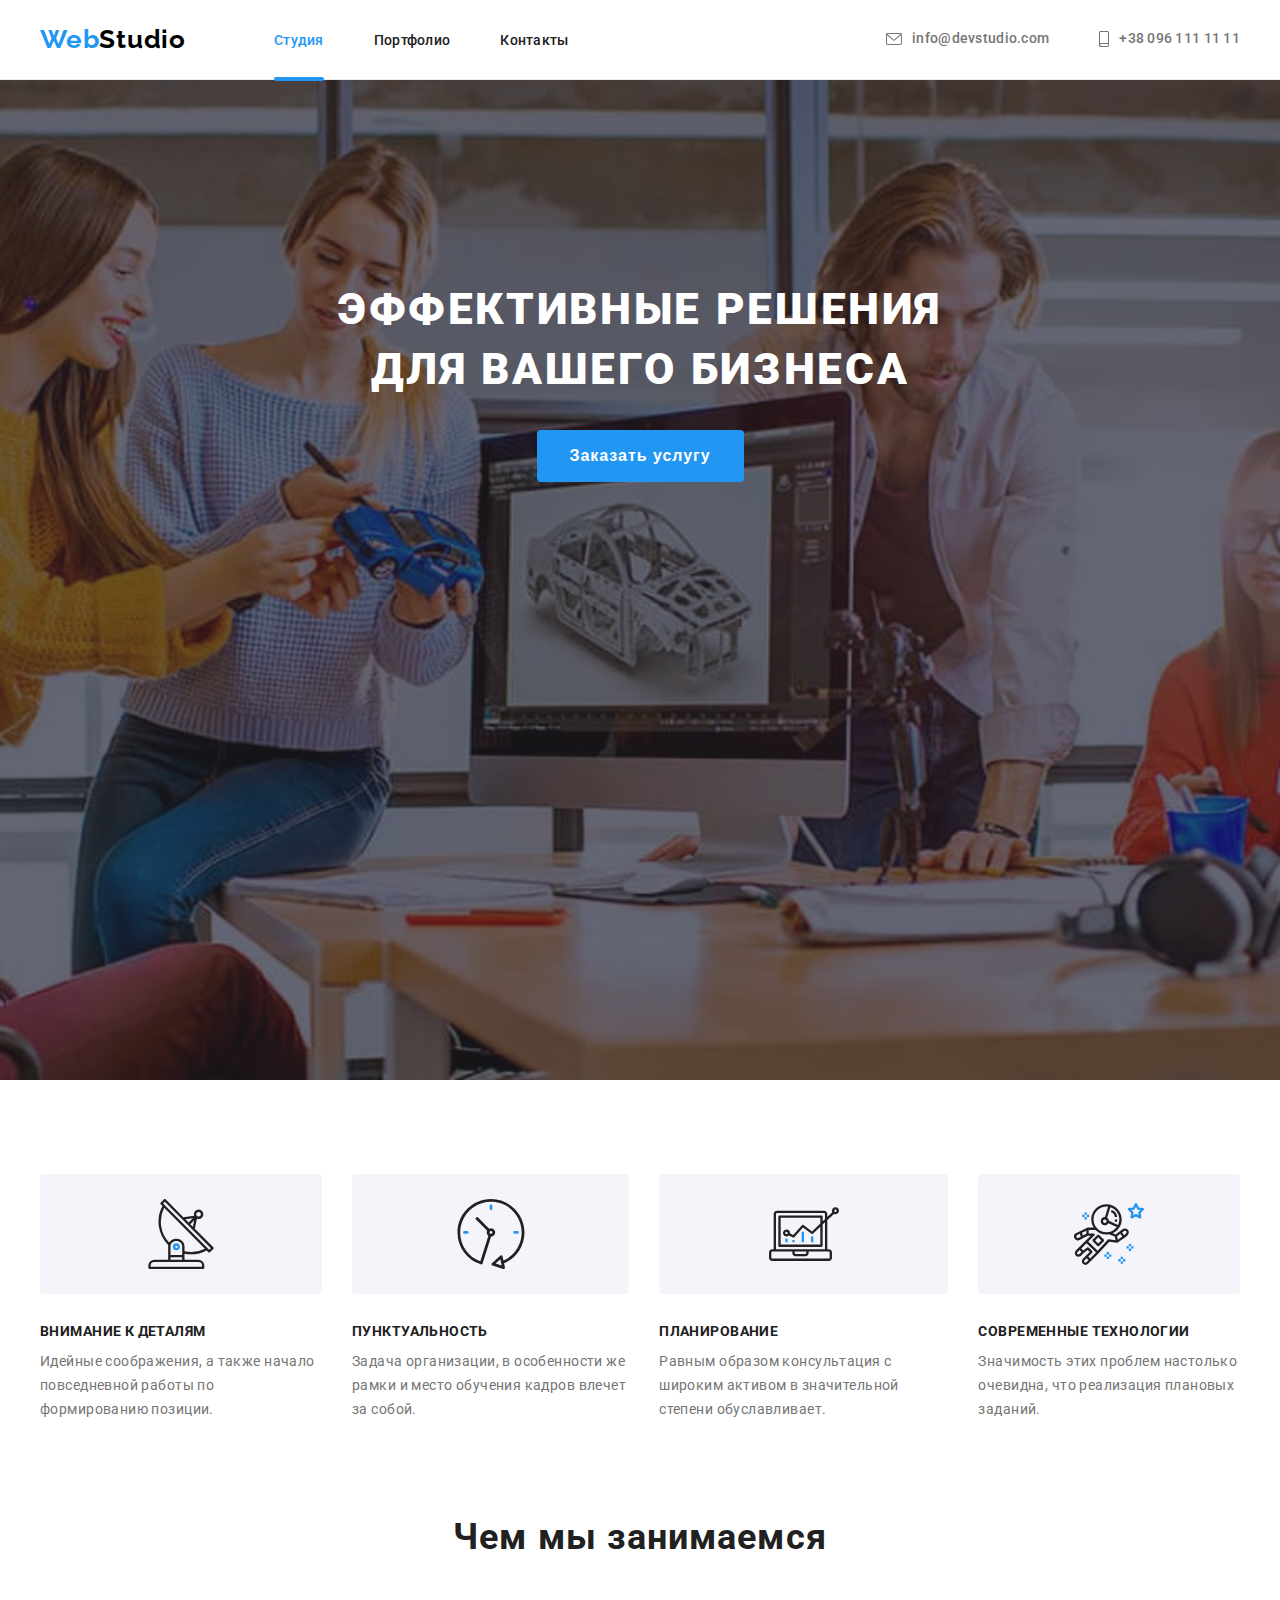
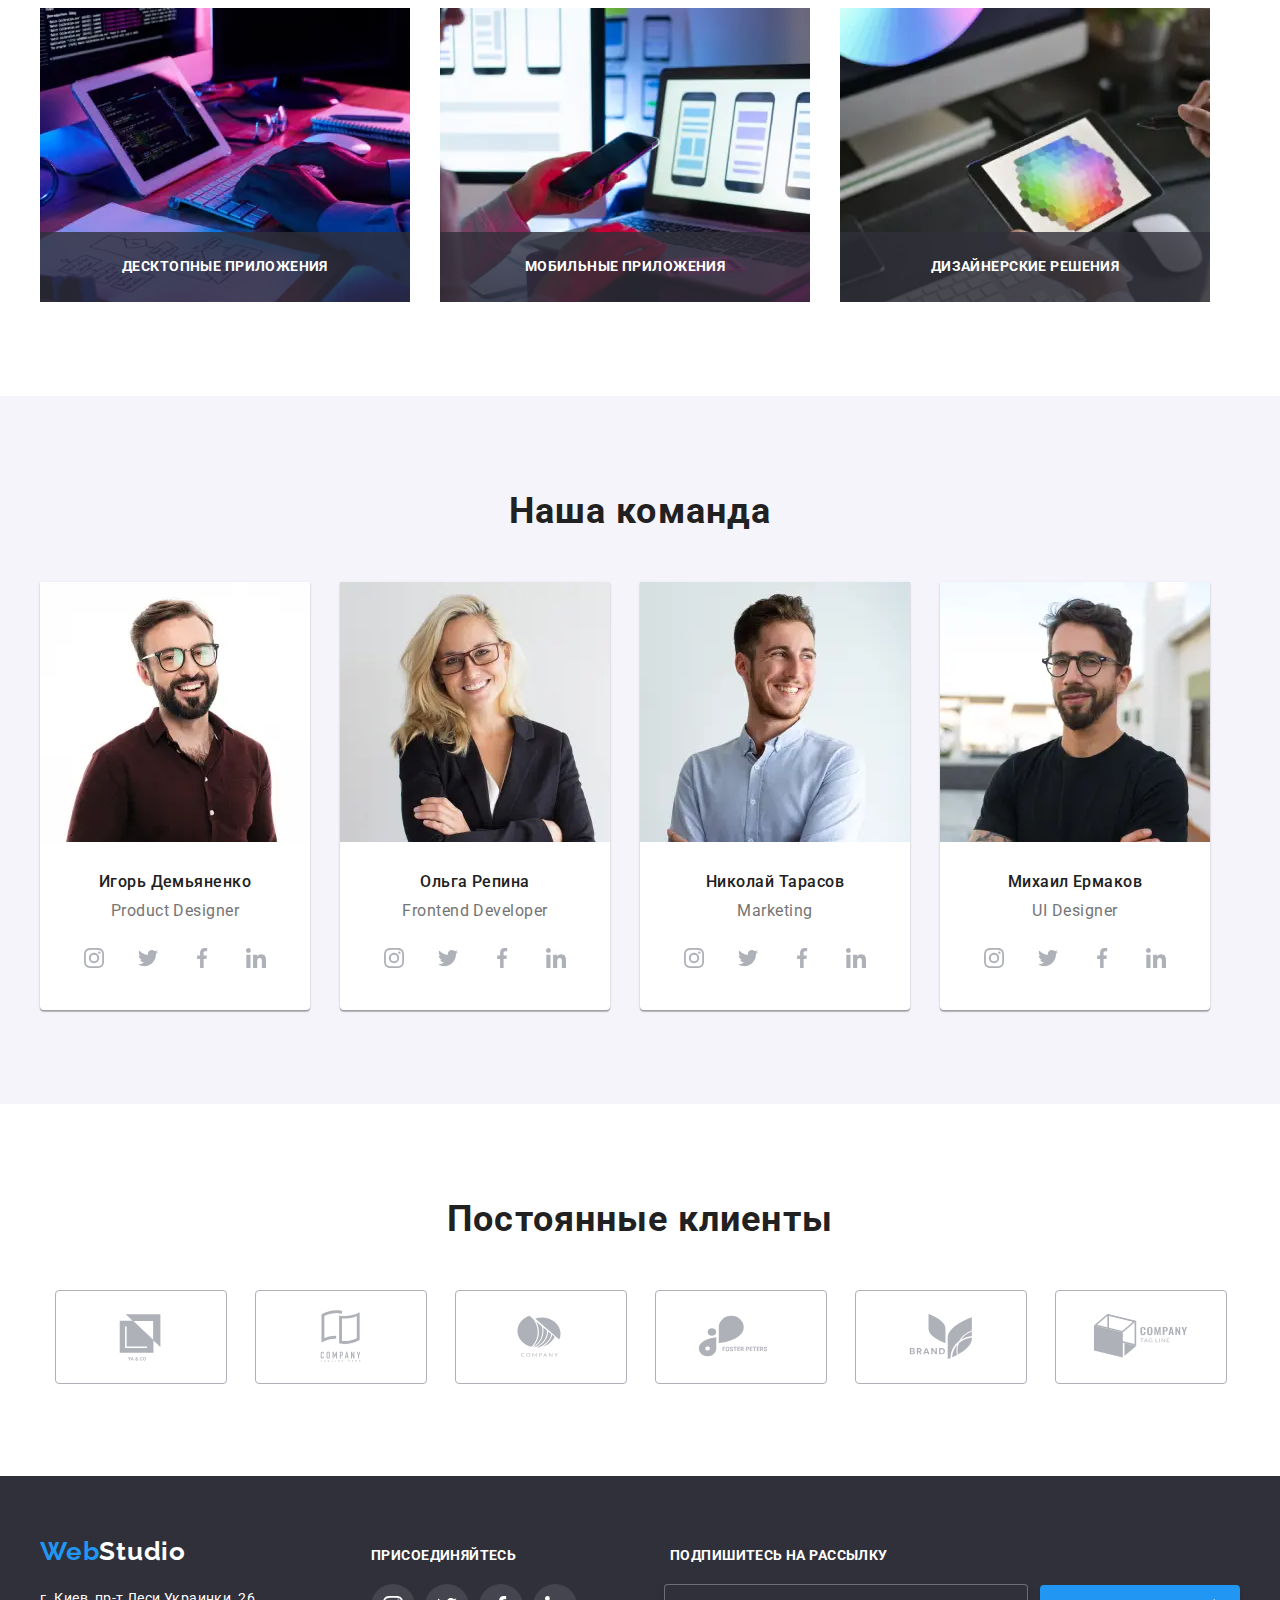
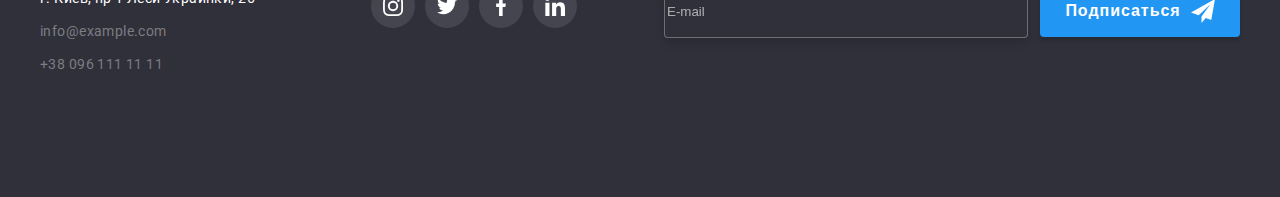
==== commit 00000a1a: "changed code after mentor" ====
--- a/index.html
+++ b/index.html
@@ -51,6 +51,7 @@
       </li>
     </ul>
   </div>
+  <!-- MOBILE-MENU -->
   <div class="mobile-menu" data-menu>
     <div class="container mobile-menu__container">
       <button type="button" class="mobile-menu__close-button" data-menu-close>
@@ -58,9 +59,9 @@
           <use href="./images/sprite.svg#icon-close"></use>
         </svg>
       </button>
-      <ul class="mobile-nav-menu list">
+        <ul class="mobile-nav-menu list">
         <li class="mobile-nav-menu__item">
-          <a class="mobile-nav-menu__link link" href="./index.html">Студия</a>
+          <a class="mobile-nav-menu__link link menu__link-current" href="./index.html">Студия</a>
         </li>
         <li class="mobile-nav-menu__item">
           <a class="mobile-nav-menu__link link" href="./portfolio.html">Портфолио</a>
@@ -68,16 +69,19 @@
         <li class="mobile-nav-menu__item">
           <a class="mobile-nav-menu__link link" href="#contacts">Контакты</a>
         </li>
-      </ul>
-      <ul class="mobile-contacts-menu list">
+        </ul>
+            
+      <div>
+        <ul class="mobile-contacts-menu list">
         <li class="mobile-contacts-menu__phone">
           <a class="mobile-contacts-menu__link-phone link" href="tel:+380961111111">+38 096 111 11 11</a>
         </li>
         <li class="mobile-contacts-menu__mail">
           <a class="mobile-contacts-menu__link-mail link" href="mailto:info@devstudio.com">info@devstudio.com</a>
         </li>
-      </ul>
-      <ul class="mobile-socials-menu list">
+        </ul>
+      
+        <ul class="mobile-socials-menu list">
         <li class="mobile-socials-menu__item">
           <a class="mobile-socials-menu__link link" href="">Instagram</a>
         </li>
@@ -90,7 +94,9 @@
         <li class="mobile-socials-menu__item">
           <a class="mobile-socials-menu__link link" href="">Linkedin</a>
         </li>
-      </ul>
+        </ul>
+      </div>
+      
     </div>
   </div>
 </header>
@@ -561,7 +567,7 @@
   <div class="footer-container container">
   <div class="footer-leftside">
     <a class="logo-footer logo link" href="./index.html"> Web<span class="logo-white">Studio</span></a>
-    <address id="contacts">
+    <address class="footer-leftside__adress" id="contacts">
       <ul class="contact-footer list">
         <li class="contact-footer__item">
           <a class="contact-footer__address link" href="https://goo.gl/maps/N3cb1Y7R8XNuQPWY6" target="_blank"
--- a/css/main.min.css
+++ b/css/main.min.css
@@ -1,2 +1,2 @@
-:root{--primary-font: 'Roboto', sans-serif;--secondary-font: 'Raleway', sans-serif;--accent-color: #2196F3;--primary-font-color: #212121;--secondary-font-color: #757575;--main-background-color: #2F303A;--primary-color: #ffffff}.visually-hidden{position:absolute;width:1px;height:1px;margin:-1px;border:0;padding:0;white-space:nowrap;clip-path:inset(100%);clip:rect(0 0 0 0);overflow:hidden}.modal-close-btn,.modal-form-checkbox-label,.mobile-menu__close-button,.services__overlay,.socials__link,.customers__link,.socials__link-footer{display:flex;align-items:center;justify-content:center}h1,h2,h3,h4,h5,h6,p{margin-top:0;margin-bottom:0}ul,ol{margin-top:0;margin-bottom:0;padding-left:0}img{display:block}.list{list-style:none}.link{text-decoration:none}body{font-family:var(--primary-font);margin:0}body.modal-open{overflow:hidden}.section-title{font-weight:700;font-size:28px;line-height:1.17;text-align:center;letter-spacing:0.03em;color:var(--primary-font-color);padding-top:60px;margin-bottom:30px}@media screen and (min-width: 1200px){.section-title{font-size:36px;padding-top:0}}.container{width:100%;padding-left:15px;padding-right:15px;margin-left:auto;margin-right:auto}@media screen and (min-width: 480px){.container{width:480px;margin-top:0;margin-bottom:0}}@media screen and (min-width: 768px){.container{width:768px;padding-left:0px;padding-right:0px}}@media screen and (min-width: 1200px){.container{width:1200px;padding-left:15px;padding-right:15px;margin-top:auto;margin-bottom:auto}}.logo{font-family:var(--secondary-font);font-weight:700;font-size:24px;line-height:1.16;letter-spacing:0.03em;color:var(--accent-color)}.logo-black{font-family:var(--secondary-font);font-weight:700;font-size:24px;line-height:1.16;letter-spacing:0.03em;color:#000000}.logo-white{font-family:var(--secondary-font);font-weight:700;font-size:24px;line-height:1.16;letter-spacing:0.03em;color:var(--primary-color)}.logo-footer{display:block}@media screen and (min-width: 1200px){.logo-footer{text-align:left}}@media screen and (min-width: 1200px){.logo{font-weight:700;font-size:26px;line-height:1.19}.logo-black{font-weight:700;font-size:26px;line-height:1.19}.logo-white{font-family:var(--secondary-font);font-weight:700;font-size:26px;line-height:1.19;letter-spacing:0.03em;color:var(--primary-color)}}.backdrop{position:fixed;padding:93px 15px 94px;top:0;left:0;width:100%;height:100%;background-color:rgba(0,0,0,0.2);overflow-y:scroll;transition:opacity 250ms cubic-bezier(0.4, 0, 0.2, 1),visibility 250ms cubic-bezier(0.4, 0, 0.2, 1)}.is-hidden{opacity:0;visibility:hidden;pointer-events:none}.modal{position:absolute;width:450px;width:100%;top:50%;left:50%;transform:translate(-50%, -50%);padding:40px;background-color:#FFFFFF;box-shadow:0px 1px 3px rgba(0,0,0,0.12),0px 1px 1px rgba(0,0,0,0.14),0px 2px 1px rgba(0,0,0,0.2);border-radius:4px}@media screen and (max-width: 767px){.modal{max-width:450px}}@media screen and (min-width: 1200px){.modal{position:absolute;width:528px;height:581px}}.modal-close-btn{position:absolute;top:8px;right:8px;width:30px;height:30px;padding:0;border:1px solid rgba(0,0,0,0.1);border-radius:50%;background-color:transparent;transition:fill 250ms cubic-bezier(0.4, 0, 0.2, 1);cursor:pointer}.modal-close-btn:hover,.modal-close-btn:focus{fill:var(--accent-color)}.modal{width:450px;height:609px}.modal-form{display:flex;flex-direction:column}.modal-form-input{width:100%;height:40px;border:1px solid rgba(33,33,33,0.2);border-radius:4px;padding-left:42px;transition:border-color 250ms cubic-bezier(0.4, 0, 0.2, 1)}.modal-form-input:focus{outline:none;border-color:var(--accent-color)}.modal-form-icon{display:block;position:absolute;top:50%;left:12px;transform:translateY(-50%);transition:fill 250ms cubic-bezier(0.4, 0, 0.2, 1)}.modal-form-input:focus+.modal-form-icon{fill:var(--accent-color)}.modal-form-field-key{display:block;margin-bottom:4px;font-size:12px;line-height:1.17;letter-spacing:0.01em;color:var(--secondary-font-color)}.modal-form-field{margin-bottom:10px}.modal-form-description{margin-bottom:12px;font-weight:700;font-size:20px;line-height:1.15;text-align:center;letter-spacing:0.03em;color:var(--primary-font-color)}.modal-form-input-wraper{position:relative}.modal-form-message{display:block;width:100%;height:120px;border:1px solid rgba(33,33,33,0.2);border-radius:4px;resize:none;padding:12px 16px;transition:border-color 250ms cubic-bezier(0.4, 0, 0.2, 1)}.modal-form-message:focus{outline:none;border-color:var(--accent-color)}.modal-form-message::placeholder{font-size:14px;line-height:1.14;letter-spacing:0.01em;color:rgba(117,117,117,0.5)}.modal-form-checkbox-label{font-size:12px;line-height:1.71;margin-bottom:31px;margin-top:10px;color:var(--secondary-font-color)}.modal-form-checkbox-label::before{display:block;width:16px;height:15px;border:1px solid #212121;border-radius:2px;margin-right:7px;content:'';cursor:pointer}.modal-form-checkbox:checked+.modal-form-checkbox-label::before{background-size:contain;background-origin:border-box;border-color:#2196F3;background-repeat:no-repeat;background-position:center;background-image:url(../images/icon-check.svg)}.modal-form-checkbox:focus+.modal-form-checkbox-label::before{outline:2px solid --accent-color}.modal-form-policy{color:var(--accent-color)}.modal-form-button{min-width:200px;align-self:center;font-weight:700;font-size:16px;line-height:1.87;letter-spacing:0.06em;padding:10px 55px;border:1px solid transparent;box-shadow:0px 4px 4px rgba(0,0,0,0.15);border-radius:4px;background-color:var(--accent-color);color:var(--primary-color);text-align:center;justify-content:center;transition:background-color 250ms cubic-bezier(0.4, 0, 0.2, 1);cursor:pointer}.modal-form-button:hover,.modal-form-button:focus{background-color:#188CE8}@media screen and (min-width: 1200px){.modal-form-checkbox-label{font-size:14px}.modal{width:528px;height:581px}}.mobile-menu{position:fixed;top:0;left:0;width:100%;height:100%;background-color:#FFFFFF;box-shadow:0px 4px 8px rgba(0,0,0,0.04),0px 2px 4px rgba(0,0,0,0.08),0px 1px 3px rgba(0,0,0,0.16);opacity:0;visibility:hidden;pointer-events:none;transition:opacity 250ms cubic-bezier(0.4, 0, 0.2, 1),visibility 250ms cubic-bezier(0.4, 0, 0.2, 1);z-index:1}.mobile-menu.is-open{opacity:1;visibility:visible;pointer-events:auto}.mobile-menu__container{position:relative;padding-top:48px;padding-bottom:48px;padding-left:40px}.mobile-menu__close-button{position:absolute;border:none;background-color:transparent;padding:0;line-height:0;top:10px;right:15px;width:30px;height:30px;transition:fill 250ms cubic-bezier(0.4, 0, 0.2, 1);cursor:pointer}.mobile-menu__close-button:hover,.mobile-menu__close-button:focus{fill:var(--accent-color)}.mobile-nav-menu{margin-bottom:302px}.mobile-nav-menu__item:not(:last-child){margin-bottom:32px}.mobile-nav-menu__link{font-weight:500;font-size:40px;line-height:1,17;letter-spacing:0.02em;color:#212121}.mobile-nav-menu__link:hover,.mobile-nav-menu__link:focus{color:var(--accent-color)}.mobile-contacts-menu__link-phone{font-weight:500;font-size:34px;line-height:1.17;letter-spacing:0.02em;color:#757575}.mobile-contacts-menu__link-phone:hover,.mobile-contacts-menu__link-phone:focus{color:var(--accent-color)}.mobile-contacts-menu__link-mail{font-weight:500;font-size:24px;line-height:1.16;letter-spacing:0.02em;color:#757575}.mobile-contacts-menu__link-mail:hover,.mobile-contacts-menu__link-mail:focus{color:var(--accent-color)}.mobile-contacts-menu__phone{margin-bottom:32px}.mobile-contacts-menu__mail{margin-bottom:64px}.mobile-socials-menu{display:flex}.mobile-socials-menu__item{position:relative}.mobile-socials-menu__link{font-weight:500;font-size:18px;line-height:1.22;letter-spacing:0.02em;color:var(--accent-color)}.mobile-socials-menu__item:not(:last-child){margin-right:20px}.mobile-socials-menu__item:not(:last-child)::after{content:'';position:absolute;top:0px;right:-10px;width:1px;height:100%;border:1px solid rgba(33,33,33,0.2)}.header{align-items:center;border-bottom:1px solid #ECECEC;padding-top:10px;padding-bottom:10px;margin-left:auto;margin-right:auto}@media screen and (min-width: 1200px){.header{padding-top:0;padding-bottom:0;margin:0 auto}}.header__container{display:flex;align-items:center;justify-content:space-between}@media screen and (min-width: 480px){.header__container{width:480px}}@media screen and (min-width: 768px){.header__container{width:768px;padding-top:6px;padding-bottom:6px;justify-content:center}}@media screen and (min-width: 1200px){.header__container{width:1200px;padding:24px 15px;margin:0 auto}}.menu{display:none}@media screen and (min-width: 768px){.menu{display:flex;align-items:center;margin-left:88px}}.contact-header{display:none}@media screen and (min-width: 768px){.contact-header{display:flex;flex-wrap:wrap;margin-left:84px}}@media screen and (min-width: 1200px){.contact-header{flex-wrap:nowrap;margin-left:auto}}.mobile-menu-open-btn{border:none;background-color:transparent;padding:0;line-height:0}.mobile-menu-open-btn:hover,.mobile-menu-open-btn:focus{fill:var(--accent-color)}@media screen and (min-width: 768px){.mobile-menu-open-btn{display:none}}@media screen and (min-width: 768px){.contact-header__link{display:flex;align-items:center;font-weight:500;font-size:12px;line-height:1.14;letter-spacing:0.02em;color:var(--secondary-font-color);transition:color 250ms cubic-bezier(0.4, 0, 0.2, 1)}.contact-header__link:hover,.contact-header__link:focus{color:var(--accent-color)}}@media screen and (min-width: 1200px){.contact-header__link{font-size:14px}}@media screen and (min-width: 768px){.header-navigation{display:flex}.menu__item{position:relative}.menu__item:not(:last-child){margin-right:50px}.menu__link{font-weight:500;font-size:14px;line-height:1.14;letter-spacing:0.02em;color:var(--primary-font-color);transition:color 250ms cubic-bezier(0.4, 0, 0.2, 1)}.menu__link:hover,.menu__link:focus{color:var(--accent-color)}.menu .menu__link.menu__link-current{color:var(--accent-color)}.menu__link.menu__link-current::after{content:'';display:block;width:100%;height:4px;border-radius:2px;position:absolute;top:47px;background-color:#2196F3}}.contact-header__icon{margin-right:10px;fill:#757575;transition:fill 250ms cubic-bezier(0.4, 0, 0.2, 1)}.contact-header__link:hover .contact-header__icon,.contact-header__link:focus .contact-header__icon{fill:var(--accent-color)}.contact-header__item{padding-top:5px;padding-bottom:5px}@media screen and (min-width: 1200px){.contact-header__item:not(:last-child){margin-right:50px}}.hero{margin-left:auto;margin-right:auto;background-image:linear-gradient(to right, rgba(47,48,58,0.4), rgba(47,48,58,0.4)),url("../../images/hero-section/hero-bg-mobile.jpg");background-color:var(--main-background-color);background-size:cover;background-repeat:no-repeat;background-position:center;padding-top:118px;padding-bottom:118px;text-align:center}@media screen and (min-width: 480px){.hero{width:480px;height:400px}}@media (min-device-pixel-ratio: 2), (min-resolution: 192dpi), (min-resolution: 2dppx){.hero{background-image:linear-gradient(to right, rgba(47,48,58,0.4), rgba(47,48,58,0.4)),url(../../images/hero-section/hero-bg-mobile@2x.jpg)}}@media screen and (min-width: 768px){.hero{width:768px;background-image:linear-gradient(to right, rgba(47,48,58,0.4), rgba(47,48,58,0.4)),url("../../images/hero-section/hero-bg-tablet.jpg")}}@media screen and (min-width: 768px) and (min-device-pixel-ratio: 2), screen and (min-width: 768px) and (min-resolution: 192dpi), screen and (min-width: 768px) and (min-resolution: 2dppx){.hero{background-image:linear-gradient(to right, rgba(47,48,58,0.4), rgba(47,48,58,0.4)),url(../../images/hero-section/hero-bg-tablet@2x.jpg)}}@media screen and (min-width: 1200px){.hero{width:100%;max-width:1600px;height:600px;background-image:linear-gradient(to right, rgba(47,48,58,0.4), rgba(47,48,58,0.4)),url("../../images/hero-section/hero-bg-desktop.jpg");padding-top:200px;padding-bottom:200px}}@media screen and (min-width: 1200px) and (min-device-pixel-ratio: 2), screen and (min-width: 1200px) and (min-resolution: 192dpi), screen and (min-width: 1200px) and (min-resolution: 2dppx){.hero{background-image:linear-gradient(to right, rgba(47,48,58,0.4), rgba(47,48,58,0.4)),url(../../images/hero-section/hero-bg-desktop@2x.jpg)}}.hero__title{font-weight:900;font-size:26px;line-height:1.62;text-align:center;letter-spacing:0.06em;text-transform:uppercase;color:var(--primary-color);margin:0 auto 30px}@media screen and (min-width: 1200px){.hero__title{font-size:44px;line-height:1.36}}.modal-btn{font-weight:700;font-size:16px;line-height:1.87;letter-spacing:0.06em;background-color:var(--accent-color);color:var(--primary-color);text-align:center;transition:background-color 250ms cubic-bezier(0.4, 0, 0.2, 1);padding:10px 32px;min-width:200px;border:1px solid transparent;border-radius:4px;cursor:pointer}.modal-btn:hover,.modal-btn:focus{background-color:#188CE8}@media screen and (max-width: 1199px){.benefit{padding-top:60px;padding-bottom:60px}}@media screen and (min-width: 768px) and (max-width: 1199px){.benefit__set{display:flex;flex-wrap:wrap;justify-content:center;margin:-15px}}@media screen and (min-width: 1200px){.benefit__set{margin-top:94px;margin-bottom:94px}}.benefit__item{display:inline-block}@media screen and (min-width: 480px){.benefit__item{width:450px}}@media screen and (max-width: 767px){.benefit__item:not(:last-child){margin-bottom:30px}}@media screen and (min-width: 768px) and (max-width: 1199px){.benefit__item{width:calc((100% - 60px)/2);padding-left:15px;padding-right:15px;margin:15px}}@media screen and (min-width: 1200px){.benefit__item{width:270px;margin:0;padding-left:0;padding-right:0}.benefit__item:not(:first-child){margin-left:-4px}.benefit__item:not(:last-child){margin-right:30px}}.benefit__image{max-width:450px;height:120px;display:flex;align-items:center;justify-content:center;border-radius:4px;background-color:#F5F4FA;margin-left:auto;margin-right:auto}@media screen and (min-width: 480px){.benefit__image{width:450px}}@media screen and (min-width: 768px){.benefit__image{width:354px}}@media screen and (min-width: 1200px){.benefit__image{width:270px;margin:0px}}.benefit__title{font-weight:700;font-size:14px;line-height:1.14;letter-spacing:0.03em;text-transform:uppercase;color:var(--primary-font-color);margin-bottom:10px;margin-top:30px;margin-left:auto;margin-right:auto;text-align:center}@media screen and (min-width: 768px){.benefit__title{text-align:left}}.benefit__description{font-size:14px;line-height:1.71;letter-spacing:0.03em;color:var(--secondary-font-color);margin-left:auto;margin-right:auto}.service{padding-top:0px;padding-bottom:94px}@media screen and (max-width: 1199px){.service{display:none}}.services__card{position:relative}.services__card:not(:last-child){margin-right:30px}.services__overlay{position:absolute;bottom:0;width:100%;height:70px;background-color:rgba(47,48,58,0.8);font-weight:700;font-size:14px;line-height:1.14;letter-spacing:0.03em;text-transform:uppercase;color:#FFFFFF}.services{display:flex;flex-wrap:wrap}.employees__list{padding:0;margin:0;display:flex;flex-wrap:wrap}@media screen and (min-width: 768px) and (max-width: 1199px){.employees__list{margin:-15px}}.employees{background-color:#F5F4FA}@media screen and (max-width: 1199px){.employees{padding-bottom:60px}}@media screen and (min-width: 1200px){.employees{padding-top:94px;padding-bottom:94px}}.employees__item{background-color:var(--primary-color);box-shadow:0px 1px 3px rgba(0,0,0,0.12),0px 1px 1px rgba(0,0,0,0.14),0px 2px 1px rgba(0,0,0,0.2);border-radius:0px 0px 4px 4px}@media screen and (min-width: 768px) and (max-width: 1199px){.employees__item{margin:15px}}@media screen and (max-width: 767px){.employees__item:not(:last-child){margin-bottom:30px}}@media screen and (min-width: 1200px){.employees__item:not(:last-child){margin-right:30px}}@media screen and (max-width: 1199px){.employees__content{padding-top:30px;padding-bottom:24px}}@media screen and (min-width: 1200px){.employees__content{padding-top:30px;padding-bottom:30px}}.employees__title{font-weight:500;font-size:16px;line-height:1.19;text-align:center;letter-spacing:0.03em;color:var(--primary-font-color);margin-bottom:10px}.employees__description{font-size:16px;line-height:1.19;text-align:center;letter-spacing:0.03em;color:var(--secondary-font-color);margin-bottom:16px}.socials{display:flex;justify-content:center}.socials__link{width:44px;height:44px;border-radius:50%;fill:#AFB1B8;background-color:var(--primary-color);transition:background-color 250ms cubic-bezier(0.4, 0, 0.2, 1),fill 250ms cubic-bezier(0.4, 0, 0.2, 1)}.socials__link:hover,.socials__link:focus{background-color:var(--accent-color)}.socials__link:hover .socials__icon,.socials__link:focus .socials__icon{fill:var(--primary-color)}.socials__item:not(:last-child){margin-right:10px}@media screen and (max-width: 1199px){.customers{padding-bottom:60px}}@media screen and (min-width: 1200px){.customers{padding-top:94px;padding-bottom:94px}}.customers__list{display:flex;justify-content:center}@media screen and (min-width: 320px) and (max-width: 1199px){.customers__list{flex-wrap:wrap}}@media screen and (max-width: 767px){.customers__list{margin:-15px}}.customers__item{margin:15px;height:92px}@media screen and (max-width: 767px){.customers__item{width:calc((100% - 60px) / 2)}}@media screen and (min-width: 768px) and (max-width: 1199px){.customers__item{width:calc((100% - 90px) / 3)}}@media screen and (min-width: 1200px){.customers__item{width:170px;height:92px}}.customers__link{width:100%;height:100%;border:1px solid #AFB1B8;border-radius:4px;fill:#AFB1B8;background-color:var(--primary-color);transition:border 250ms cubic-bezier(0.4, 0, 0.2, 1)}.customers__link:hover,.customers__link:focus{border:1px solid var(--accent-color);border-radius:4px}.customers__icon{transition:fill 250ms cubic-bezier(0.4, 0, 0.2, 1)}.customers__link:hover .customers__icon,.customers__link:focus .customers__icon{fill:var(--accent-color)}address{font-style:normal;font-weight:400}.page-footer{background-color:var(--main-background-color);padding-top:60px;padding-bottom:60px;text-align:center}@media screen and (min-width: 768px) and (max-width: 1199px){.footer-container{display:flex;justify-content:space-around;flex-wrap:wrap}}@media screen and (min-width: 1200px){.footer-container{display:flex;align-items:baseline}}.contact-footer{margin-top:20px;margin-bottom:60px}@media screen and (min-width: 1200px){.contact-footer{margin-bottom:0px;text-align:left}}.contact-footer__address{font-size:14px;line-height:1.71;letter-spacing:0.03em;color:var(--primary-color);transition:color 250ms cubic-bezier(0.4, 0, 0.2, 1)}.contact-footer__address:hover,.contact-footer__address:focus{color:var(--accent-color)}.contact-footer__link{font-size:14px;line-height:1.71;letter-spacing:0.03em;color:#FFFFFF60;transition:color 250ms cubic-bezier(0.4, 0, 0.2, 1)}.contact-footer__link:hover,.contact-footer__link:focus{color:var(--accent-color)}.contact-footer__item:not(:last-child){margin-bottom:9px}.footer-title{margin-bottom:20px;font-size:14px;line-height:1.14;letter-spacing:0.03em;text-transform:uppercase;color:var(--primary-color)}@media screen and (min-width: 1200px){.footer-title{text-align:left}}@media screen and (min-width: 1200px){.footer-leftside{margin-right:70px;flex-grow:1}}@media screen and (max-width: 1199px){.footer-rightside{margin-bottom:60px}}@media screen and (min-width: 1200px){.footer-rightside{margin-right:93px}}.socials__footer{display:flex;justify-content:center}.socials__link-footer{width:44px;height:44px;border-radius:50%;fill:var(--primary-color);background-color:rgba(255,255,255,0.1);transition:background-color 250ms cubic-bezier(0.4, 0, 0.2, 1)}.socials__link-footer:hover,.socials__link-footer:focus{background-color:var(--accent-color)}.socials__item:not(:last-child){margin-right:10px}.socials__icon{transition:fill 250ms cubic-bezier(0.4, 0, 0.2, 1)}.socials__link-footer:hover .socials__icon,.socials__link-footer:focus .socials__icon{fill:var(--primary-color)}@media screen and (min-width: 768px) and (max-width: 1199px){.footer-form{width:450px;display:flex;flex-direction:column;justify-content:flex-end}}@media screen and (min-width: 1200px){.footer-form{width:570px;display:flex;justify-content:flex-end}}.footer-form-description{font-family:'Roboto';font-style:normal;font-weight:700;font-size:14px;line-height:1.14;letter-spacing:0.03em;margin-bottom:20px;text-transform:uppercase;text-align:center;color:#FFFFFF}@media screen and (min-width: 1200px){.footer-form-description{text-align:left}}.footer-form-input{width:100%;height:50px;border:1px solid rgba(255,255,255,0.3);filter:drop-shadow(0px 4px 4px rgba(0,0,0,0.15));border-radius:4px;background-color:#2F303A;color:#FFFFFF;margin-bottom:20px;outline:none}.footer-form-input::placeholder{color:rgba(255,255,255,0.6)}@media screen and (min-width: 1200px){.footer-form-input{width:358px;margin-bottom:0px}}@media screen and (min-width: 1200px){.footer-form-field{margin-right:12px;margin-bottom:0}}.footer-form-button{display:inline-flex;align-items:center;min-width:200px;align-self:center;font-weight:700;font-size:16px;line-height:1.87;letter-spacing:0.06em;padding-top:10px;padding-bottom:10px;border:1px solid transparent;box-shadow:0px 4px 4px rgba(0,0,0,0.15);border-radius:4px;background-color:var(--accent-color);color:var(--primary-color);justify-content:center;transition:background-color 250ms cubic-bezier(0.4, 0, 0.2, 1);cursor:pointer}.footer-form-button:hover,.footer-form-button:focus{background-color:#188CE8}.footer-form-submit-icon{margin-left:10px}.navigation{display:flex;flex-wrap:wrap;margin-bottom:50px;justify-content:center}@media screen and (max-width: 1199px){.navigation{margin-bottom:30px}}@media screen and (max-width: 767px){.navigation{justify-content:left}}.navigation__item:not(:last-child){margin-right:8px}@media screen and (max-width: 767px){.navigation__item:nth-child(-n+3){margin-bottom:15px}}.nav-button{font-family:inherit;font-weight:500;font-size:16px;line-height:1.63;letter-spacing:0.03em;background-color:#F5F4FA;color:var(--primary-font-color);border-radius:4px;border:1px solid transparent;padding:6px 22px;cursor:pointer;transition:color 250ms cubic-bezier(0.4, 0, 0.2, 1),background-color 250ms cubic-bezier(0.4, 0, 0.2, 1),box-shadow 250ms cubic-bezier(0.4, 0, 0.2, 1)}.nav-button:hover,.nav-button:focus{color:var(--primary-color);background-color:var(--accent-color);box-shadow:0px 3px 1px rgba(0,0,0,0.1),0px 1px 2px rgba(0,0,0,0.08),0px 2px 2px rgba(0,0,0,0.12);border-radius:4px}@media screen and (min-width: 768px){.projects{display:flex;flex-wrap:wrap;margin:-15px}}.projects__wrapper{position:relative;overflow:hidden}.our-projects{padding-top:60px;padding-bottom:60px}@media screen and (min-width: 1200px){.our-projects{padding-top:94px;padding-bottom:94px}}.projects__item{margin:15px}@media screen and (min-width: 1200px){.projects__item{width:calc((100% - 90px) / 3)}}@media screen and (min-width: 768px) and (max-width: 1199px){.projects__item{width:calc((100% - 60px) / 2)}}@media screen and (max-width: 767px){.projects__item:not(:last-child){margin-bottom:30px}}.projects__link{display:flex;flex-direction:column;height:100%;color:inherit;text-decoration:none;transition:box-shadow 250ms cubic-bezier(0.4, 0, 0.2, 1)}.projects__link:hover,.projects__link:focus{box-shadow:0px 1px 1px rgba(0,0,0,0.12),0px 4px 4px rgba(0,0,0,0.06),1px 4px 6px rgba(0,0,0,0.16)}.projects__content{flex-grow:1;padding-top:20px;padding-bottom:20px;padding-left:24px;border:1px solid #EEEEEE;border-top:none}.projects__title{font-weight:700;font-size:18px;line-height:2;letter-spacing:0.06em;color:var(--primary-font-color);margin-bottom:4px}.projects__description{font-size:16px;line-height:1.87;letter-spacing:0.03em;color:var(--secondary-font-color)}.projects__overlay{position:absolute;width:100%;height:100%;top:0;left:0;font-family:'Roboto', sans-serif;font-style:normal;font-weight:400;font-size:18px;line-height:1.56;letter-spacing:0.03em;color:rgba(255,255,255,0.9);background-color:rgba(33,150,243,0.9);padding:63px 24px;transform:translateY(100%);transition:transform 250ms cubic-bezier(0.4, 0, 0.2, 1)}.projects__link:hover .projects__overlay,.projects__link:focus .projects__overlay{transform:translateY(0)}
+:root{--primary-font: 'Roboto', sans-serif;--secondary-font: 'Raleway', sans-serif;--accent-color: #2196F3;--primary-font-color: #212121;--secondary-font-color: #757575;--main-background-color: #2F303A;--primary-color: #ffffff}.visually-hidden{position:absolute;width:1px;height:1px;margin:-1px;border:0;padding:0;white-space:nowrap;clip-path:inset(100%);clip:rect(0 0 0 0);overflow:hidden}.modal-close-btn,.modal-form-checkbox-label,.mobile-menu__close-button,.services__overlay,.socials__link,.customers__link,.socials__link-footer{display:flex;align-items:center;justify-content:center}h1,h2,h3,h4,h5,h6,p{margin-top:0;margin-bottom:0}ul,ol{margin-top:0;margin-bottom:0;padding-left:0}img{display:block}.list{list-style:none}.link{text-decoration:none}body{font-family:var(--primary-font);margin:0}body.modal-open{overflow:hidden}.section-title{font-weight:700;font-size:28px;line-height:1.17;text-align:center;letter-spacing:0.03em;color:var(--primary-font-color);margin-bottom:30px}@media screen and (min-width: 1200px){.section-title{margin-bottom:50px;font-size:36px;padding-top:0}}.container{padding-left:15px;padding-right:15px;margin-left:auto;margin-right:auto}@media screen and (min-width: 480px){.container{width:480px;margin-top:0;margin-bottom:0}}@media screen and (min-width: 768px){.container{width:768px}}@media screen and (min-width: 1200px){.container{width:1200px}}.logo{font-family:var(--secondary-font);font-weight:700;font-size:24px;line-height:1.16;letter-spacing:0.03em;color:var(--accent-color)}.logo-black{font-family:var(--secondary-font);font-weight:700;font-size:24px;line-height:1.16;letter-spacing:0.03em;color:#000000}.logo-white{font-family:var(--secondary-font);font-weight:700;font-size:24px;line-height:1.16;letter-spacing:0.03em;color:var(--primary-color)}.logo-footer{display:block}@media screen and (min-width: 1200px){.logo-footer{text-align:left}}@media screen and (min-width: 1200px){.logo{font-weight:700;font-size:26px;line-height:1.19}.logo-black{font-weight:700;font-size:26px;line-height:1.19}.logo-white{font-family:var(--secondary-font);font-weight:700;font-size:26px;line-height:1.19;letter-spacing:0.03em;color:var(--primary-color)}}.backdrop{position:fixed;padding:93px 15px 94px;top:0;left:0;width:100%;height:100%;background-color:rgba(0,0,0,0.2);overflow-y:scroll;transition:opacity 250ms cubic-bezier(0.4, 0, 0.2, 1),visibility 250ms cubic-bezier(0.4, 0, 0.2, 1)}.is-hidden{opacity:0;visibility:hidden;pointer-events:none}.modal{position:absolute;width:100%;top:50%;left:50%;transform:translate(-50%, -50%);padding:40px;background-color:#FFFFFF;box-shadow:0px 1px 3px rgba(0,0,0,0.12),0px 1px 1px rgba(0,0,0,0.14),0px 2px 1px rgba(0,0,0,0.2);border-radius:4px}@media screen and (max-width: 1199px){.modal{max-width:450px;height:609px}}@media screen and (min-width: 1200px){.modal{position:absolute;width:528px;height:581px}}.modal-close-btn{position:absolute;top:8px;right:8px;width:30px;height:30px;padding:0;border:1px solid rgba(0,0,0,0.1);border-radius:50%;background-color:transparent;transition:fill 250ms cubic-bezier(0.4, 0, 0.2, 1);cursor:pointer}.modal-close-btn:hover,.modal-close-btn:focus{fill:var(--accent-color)}.modal-form{display:flex;flex-direction:column}.modal-form-input{width:100%;height:40px;border:1px solid rgba(33,33,33,0.2);border-radius:4px;padding-left:42px;transition:border-color 250ms cubic-bezier(0.4, 0, 0.2, 1)}.modal-form-input:focus{outline:none;border-color:var(--accent-color)}.modal-form-icon{display:block;position:absolute;top:50%;left:12px;transform:translateY(-50%);transition:fill 250ms cubic-bezier(0.4, 0, 0.2, 1)}.modal-form-input:focus+.modal-form-icon{fill:var(--accent-color)}.modal-form-field-key{display:block;margin-bottom:4px;font-size:12px;line-height:1.17;letter-spacing:0.01em;color:var(--secondary-font-color)}.modal-form-field{margin-bottom:10px}.modal-form-description{margin-bottom:12px;font-weight:700;font-size:20px;line-height:1.15;text-align:center;letter-spacing:0.03em;color:var(--primary-font-color)}.modal-form-input-wraper{position:relative}.modal-form-message{display:block;width:100%;height:120px;border:1px solid rgba(33,33,33,0.2);border-radius:4px;resize:none;padding:12px 16px;transition:border-color 250ms cubic-bezier(0.4, 0, 0.2, 1)}.modal-form-message:focus{outline:none;border-color:var(--accent-color)}.modal-form-message::placeholder{font-size:14px;line-height:1.14;letter-spacing:0.01em;color:rgba(117,117,117,0.5)}.modal-form-checkbox-label{font-size:12px;line-height:1.71;margin-bottom:31px;margin-top:10px;color:var(--secondary-font-color)}.modal-form-checkbox-label::before{display:block;width:16px;height:15px;border:1px solid #212121;border-radius:2px;margin-right:7px;content:'';cursor:pointer}.modal-form-checkbox:checked+.modal-form-checkbox-label::before{background-size:contain;background-origin:border-box;border-color:#2196F3;background-repeat:no-repeat;background-position:center;background-image:url(../images/icon-check.svg)}.modal-form-checkbox:focus+.modal-form-checkbox-label::before{outline:2px solid --accent-color}.modal-form-policy{color:var(--accent-color)}.modal-form-button{min-width:200px;align-self:center;font-weight:700;font-size:16px;line-height:1.87;letter-spacing:0.06em;padding:10px 55px;border:1px solid transparent;box-shadow:0px 4px 4px rgba(0,0,0,0.15);border-radius:4px;background-color:var(--accent-color);color:var(--primary-color);text-align:center;justify-content:center;transition:background-color 250ms cubic-bezier(0.4, 0, 0.2, 1);cursor:pointer}.modal-form-button:hover,.modal-form-button:focus{background-color:#188CE8}@media screen and (min-width: 1200px){.modal-form-checkbox-label{font-size:14px}.modal{width:528px;height:581px}}.mobile-menu{position:fixed;top:0;left:0;width:100%;height:100%;background-color:#FFFFFF;box-shadow:0px 4px 8px rgba(0,0,0,0.04),0px 2px 4px rgba(0,0,0,0.08),0px 1px 3px rgba(0,0,0,0.16);opacity:0;visibility:hidden;pointer-events:none;transition:opacity 250ms cubic-bezier(0.4, 0, 0.2, 1),visibility 250ms cubic-bezier(0.4, 0, 0.2, 1);z-index:1}.mobile-menu.is-open{opacity:1;visibility:visible;pointer-events:auto}.mobile-menu__container{height:100%;display:flex;flex-direction:column;justify-content:space-between;position:relative;padding:48px 40px}.mobile-menu__close-button{position:absolute;border:none;background-color:transparent;padding:0;line-height:0;top:10px;right:15px;width:30px;height:30px;transition:fill 250ms cubic-bezier(0.4, 0, 0.2, 1);cursor:pointer}.mobile-menu__close-button:hover,.mobile-menu__close-button:focus{fill:var(--accent-color)}.mobile-nav-menu__item:not(:last-child){margin-bottom:32px}.mobile-nav-menu__link{font-weight:500;font-size:40px;line-height:1,17;letter-spacing:0.02em;color:#212121}.mobile-nav-menu__link:hover,.mobile-nav-menu__link:focus{color:var(--accent-color)}.mobile-nav-menu .mobile-nav-menu__link.menu__link-current{color:var(--accent-color)}.mobile-contacts-menu__link-phone{font-weight:500;font-size:34px;line-height:1.17;letter-spacing:0.02em;color:var(--accent-color)}.mobile-contacts-menu__link-phone:hover,.mobile-contacts-menu__link-phone:focus{color:var(--accent-color)}.mobile-contacts-menu__link-mail{font-weight:500;font-size:24px;line-height:1.16;letter-spacing:0.02em;color:#757575}.mobile-contacts-menu__link-mail:hover,.mobile-contacts-menu__link-mail:focus{color:var(--accent-color)}.mobile-contacts-menu{margin-bottom:64px}.mobile-contacts-menu__phone{margin-bottom:32px}.mobile-socials-menu{display:flex}.mobile-socials-menu__item{position:relative}.mobile-socials-menu__link{font-weight:500;font-size:18px;line-height:1.22;letter-spacing:0.02em;color:var(--accent-color)}.mobile-socials-menu__item:not(:last-child){margin-right:20px}.mobile-socials-menu__item:not(:last-child)::after{content:'';position:absolute;top:0px;right:-10px;width:1px;height:100%;border:1px solid rgba(33,33,33,0.2)}.header{align-items:center;border-bottom:1px solid #ECECEC;padding-top:10px;padding-bottom:10px;margin-left:auto;margin-right:auto}@media screen and (min-width: 1200px){.header{padding-top:0;padding-bottom:0;margin:0 auto}}.header__container{display:flex;align-items:center;justify-content:space-between}@media screen and (min-width: 480px){.header__container{width:480px}}@media screen and (min-width: 768px){.header__container{width:768px;padding-top:6px;padding-bottom:6px;justify-content:center}}@media screen and (min-width: 1200px){.header__container{width:1200px;padding:24px 15px;margin:0 auto}}.menu{display:none}@media screen and (min-width: 768px){.menu{display:flex;align-items:center;margin-left:88px}}.contact-header{display:none}@media screen and (min-width: 768px){.contact-header{display:flex;flex-wrap:wrap;margin-left:84px}}@media screen and (min-width: 1200px){.contact-header{flex-wrap:nowrap;margin-left:auto}}.mobile-menu-open-btn{border:none;background-color:transparent;padding:0;line-height:0}.mobile-menu-open-btn:hover,.mobile-menu-open-btn:focus{fill:var(--accent-color)}@media screen and (min-width: 768px){.mobile-menu-open-btn{display:none}}@media screen and (min-width: 768px){.contact-header__link{display:flex;align-items:center;font-weight:500;font-size:12px;line-height:1.14;letter-spacing:0.02em;color:var(--secondary-font-color);transition:color 250ms cubic-bezier(0.4, 0, 0.2, 1)}.contact-header__link:hover,.contact-header__link:focus{color:var(--accent-color)}}@media screen and (min-width: 1200px){.contact-header__link{font-size:14px}}@media screen and (min-width: 768px){.header-navigation{display:flex}.menu__item{position:relative}.menu__item:not(:last-child){margin-right:50px}.menu__link{font-weight:500;font-size:14px;line-height:1.14;letter-spacing:0.02em;color:var(--primary-font-color);transition:color 250ms cubic-bezier(0.4, 0, 0.2, 1)}.menu__link:hover,.menu__link:focus{color:var(--accent-color)}.menu .menu__link.menu__link-current{color:var(--accent-color)}.menu__link.menu__link-current::after{content:'';display:block;width:100%;height:4px;border-radius:2px;position:absolute;top:47px;background-color:#2196F3}}.contact-header__icon{margin-right:10px;fill:#757575;transition:fill 250ms cubic-bezier(0.4, 0, 0.2, 1)}.contact-header__link:hover .contact-header__icon,.contact-header__link:focus .contact-header__icon{fill:var(--accent-color)}.contact-header__item{padding-top:5px;padding-bottom:5px}@media screen and (min-width: 1200px){.contact-header__item:not(:last-child){margin-right:50px}}.hero{margin-left:auto;margin-right:auto;background-image:linear-gradient(to right, rgba(47,48,58,0.4), rgba(47,48,58,0.4)),url("../images/hero-section/hero-bg-mobile.jpg");background-color:var(--main-background-color);background-size:cover;background-repeat:no-repeat;background-position:center;padding-top:118px;padding-bottom:118px;text-align:center}@media (min-device-pixel-ratio: 2), (min-resolution: 192dpi), (min-resolution: 2dppx){.hero{background-image:linear-gradient(to right, rgba(47,48,58,0.4), rgba(47,48,58,0.4)),url(../images/hero-section/hero-bg-mobile@2x.jpg)}}@media screen and (min-width: 768px){.hero{background-image:linear-gradient(to right, rgba(47,48,58,0.4), rgba(47,48,58,0.4)),url("../images/hero-section/hero-bg-tablet.jpg")}}@media screen and (min-width: 768px) and (min-device-pixel-ratio: 2), screen and (min-width: 768px) and (min-resolution: 192dpi), screen and (min-width: 768px) and (min-resolution: 2dppx){.hero{background-image:linear-gradient(to right, rgba(47,48,58,0.4), rgba(47,48,58,0.4)),url(../images/hero-section/hero-bg-tablet@2x.jpg)}}@media screen and (min-width: 1200px){.hero{width:100%;max-width:1600px;height:600px;background-image:linear-gradient(to right, rgba(47,48,58,0.4), rgba(47,48,58,0.4)),url("../images/hero-section/hero-bg-desktop.jpg");padding-top:200px;padding-bottom:200px}}@media screen and (min-width: 1200px) and (min-device-pixel-ratio: 2), screen and (min-width: 1200px) and (min-resolution: 192dpi), screen and (min-width: 1200px) and (min-resolution: 2dppx){.hero{background-image:linear-gradient(to right, rgba(47,48,58,0.4), rgba(47,48,58,0.4)),url(../images/hero-section/hero-bg-desktop@2x.jpg)}}.hero__title{font-weight:900;font-size:26px;line-height:1.62;text-align:center;letter-spacing:0.06em;text-transform:uppercase;color:var(--primary-color);margin:0 auto 30px}@media screen and (min-width: 1200px){.hero__title{font-size:44px;line-height:1.36}}.modal-btn{font-weight:700;font-size:16px;line-height:1.87;letter-spacing:0.06em;background-color:var(--accent-color);color:var(--primary-color);text-align:center;transition:background-color 250ms cubic-bezier(0.4, 0, 0.2, 1);padding:10px 32px;min-width:200px;border:1px solid transparent;border-radius:4px;cursor:pointer}.modal-btn:hover,.modal-btn:focus{background-color:#188CE8}@media screen and (max-width: 1199px){.benefit{padding-top:60px;padding-bottom:60px}}@media screen and (min-width: 1200px){.benefit{padding-top:94px;padding-bottom:94px}}@media screen and (min-width: 768px) and (max-width: 1199px){.benefit__set{display:flex;flex-wrap:wrap;justify-content:center;margin:-15px}}@media screen and (min-width: 1200px){.benefit__set{display:flex}}.benefit__item{flex-basis:auto}@media screen and (max-width: 767px){.benefit__item:not(:last-child){margin-bottom:30px}}@media screen and (min-width: 768px) and (max-width: 1199px){.benefit__item{width:calc((100% - 60px)/2);margin:15px}}@media screen and (min-width: 1200px){.benefit__item{margin:0;padding-left:0;padding-right:0}.benefit__item:not(:last-child){margin-right:30px}}.benefit__image{height:120px;display:flex;align-items:center;justify-content:center;border-radius:4px;background-color:#F5F4FA;margin-left:auto;margin-right:auto}.benefit__title{font-weight:700;font-size:14px;line-height:1.14;letter-spacing:0.03em;text-transform:uppercase;color:var(--primary-font-color);margin-bottom:10px;margin-top:30px;margin-left:auto;margin-right:auto;text-align:center}@media screen and (min-width: 768px){.benefit__title{text-align:left}}.benefit__description{font-size:14px;line-height:1.71;letter-spacing:0.03em;color:var(--secondary-font-color);margin-left:auto;margin-right:auto}.service{padding-top:0px;padding-bottom:94px}@media screen and (max-width: 1199px){.service{display:none}}.services__card{position:relative}.services__card:not(:last-child){margin-right:30px}.services__overlay{position:absolute;bottom:0;width:100%;height:70px;background-color:rgba(47,48,58,0.8);font-weight:700;font-size:14px;line-height:1.14;letter-spacing:0.03em;text-transform:uppercase;color:#FFFFFF}.services{display:flex;flex-wrap:wrap}.employees__list{padding:0;margin:0;display:flex;flex-wrap:wrap}@media screen and (min-width: 768px) and (max-width: 1199px){.employees__list{margin:-15px}}.employees{background-color:#F5F4FA}@media screen and (max-width: 1199px){.employees{padding-top:60px;padding-bottom:60px}}@media screen and (min-width: 1200px){.employees{padding-top:94px;padding-bottom:94px}}.employees__item{flex-basis:auto;background-color:var(--primary-color);box-shadow:0px 1px 3px rgba(0,0,0,0.12),0px 1px 1px rgba(0,0,0,0.14),0px 2px 1px rgba(0,0,0,0.2);border-radius:0px 0px 4px 4px}@media screen and (min-width: 768px) and (max-width: 1199px){.employees__item{margin:15px}}@media screen and (max-width: 767px){.employees__item:not(:last-child){margin-bottom:30px}}@media screen and (min-width: 1200px){.employees__item:not(:last-child){margin-right:30px}}@media screen and (max-width: 1199px){.employees__content{padding-top:30px;padding-bottom:24px}}@media screen and (min-width: 1200px){.employees__content{padding-top:30px;padding-bottom:30px}}.employees__title{font-weight:500;font-size:16px;line-height:1.19;text-align:center;letter-spacing:0.03em;color:var(--primary-font-color);margin-bottom:10px}.employees__description{font-size:16px;line-height:1.19;text-align:center;letter-spacing:0.03em;color:var(--secondary-font-color);margin-bottom:16px}.socials{display:flex;justify-content:center}.socials__link{width:44px;height:44px;border-radius:50%;fill:#AFB1B8;background-color:var(--primary-color);transition:background-color 250ms cubic-bezier(0.4, 0, 0.2, 1),fill 250ms cubic-bezier(0.4, 0, 0.2, 1)}.socials__link:hover,.socials__link:focus{background-color:var(--accent-color)}.socials__link:hover .socials__icon,.socials__link:focus .socials__icon{fill:var(--primary-color)}.socials__item:not(:last-child){margin-right:10px}@media screen and (max-width: 1199px){.customers{padding-top:60px;padding-bottom:60px}}@media screen and (min-width: 1200px){.customers{padding-top:94px;padding-bottom:94px}}.customers__list{display:flex;justify-content:center;margin:-15px}@media screen and (min-width: 320px) and (max-width: 1199px){.customers__list{flex-wrap:wrap}}.customers__item{margin:15px;height:92px}@media screen and (max-width: 767px){.customers__item{width:calc((100% - 60px) / 2)}}@media screen and (min-width: 768px) and (max-width: 1199px){.customers__item{width:calc((100% - 90px) / 3)}}@media screen and (min-width: 1200px){.customers__item{width:170px;height:92px}}.customers__link{width:100%;height:100%;border:1px solid #AFB1B8;border-radius:4px;fill:#AFB1B8;background-color:var(--primary-color);transition:border 250ms cubic-bezier(0.4, 0, 0.2, 1)}.customers__link:hover,.customers__link:focus{border:1px solid var(--accent-color);border-radius:4px}.customers__icon{transition:fill 250ms cubic-bezier(0.4, 0, 0.2, 1)}.customers__link:hover .customers__icon,.customers__link:focus .customers__icon{fill:var(--accent-color)}address{font-style:normal;font-weight:400}.page-footer{background-color:var(--main-background-color);padding-top:60px;padding-bottom:60px;text-align:center}@media screen and (min-width: 768px){.footer-container{display:flex;justify-content:space-around;flex-wrap:wrap;align-items:baseline}}@media screen and (min-width: 1200px){.contact-footer{margin-bottom:0px;text-align:left}}.footer-leftside__adress{margin-top:20px}.contact-footer__address{font-size:14px;line-height:1.71;letter-spacing:0.03em;color:var(--primary-color);transition:color 250ms cubic-bezier(0.4, 0, 0.2, 1)}.contact-footer__address:hover,.contact-footer__address:focus{color:var(--accent-color)}.contact-footer__link{font-size:14px;line-height:1.71;letter-spacing:0.03em;color:#FFFFFF60;transition:color 250ms cubic-bezier(0.4, 0, 0.2, 1)}.contact-footer__link:hover,.contact-footer__link:focus{color:var(--accent-color)}.contact-footer__item:not(:last-child){margin-bottom:9px}.footer-title{margin-bottom:20px;font-size:14px;line-height:1.14;letter-spacing:0.03em;text-transform:uppercase;color:var(--primary-color)}@media screen and (min-width: 1200px){.footer-title{text-align:left}}.footer-leftside{margin-bottom:60px}@media screen and (min-width: 1200px){.footer-leftside{margin-right:70px;flex-grow:1}}@media screen and (max-width: 1199px){.footer-rightside{margin-bottom:60px}}@media screen and (min-width: 1200px){.footer-rightside{margin-right:93px}}.socials__footer{display:flex;justify-content:center}.socials__link-footer{width:44px;height:44px;border-radius:50%;fill:var(--primary-color);background-color:rgba(255,255,255,0.1);transition:background-color 250ms cubic-bezier(0.4, 0, 0.2, 1)}.socials__link-footer:hover,.socials__link-footer:focus{background-color:var(--accent-color)}.socials__item:not(:last-child){margin-right:10px}.socials__icon{transition:fill 250ms cubic-bezier(0.4, 0, 0.2, 1)}.socials__link-footer:hover .socials__icon,.socials__link-footer:focus .socials__icon{fill:var(--primary-color)}@media screen and (min-width: 768px) and (max-width: 1199px){.footer-form{width:450px;display:flex;flex-direction:column;justify-content:flex-end}}@media screen and (min-width: 1200px){.footer-form{width:570px;display:flex;justify-content:flex-end}}.footer-form-description{font-family:'Roboto';font-style:normal;font-weight:700;font-size:14px;line-height:1.14;letter-spacing:0.03em;margin-bottom:20px;text-transform:uppercase;text-align:center;color:#FFFFFF}@media screen and (min-width: 1200px){.footer-form-description{text-align:left}}.footer-form-input{width:100%;height:50px;border:1px solid rgba(255,255,255,0.3);filter:drop-shadow(0px 4px 4px rgba(0,0,0,0.15));border-radius:4px;background-color:#2F303A;color:#FFFFFF;margin-bottom:20px;outline:none}.footer-form-input::placeholder{color:rgba(255,255,255,0.6)}@media screen and (min-width: 1200px){.footer-form-input{width:358px;margin-bottom:0px}}@media screen and (min-width: 1200px){.footer-form-field{margin-right:12px;margin-bottom:0}}.footer-form-button{display:inline-flex;align-items:center;min-width:200px;align-self:center;font-weight:700;font-size:16px;line-height:1.87;letter-spacing:0.06em;padding-top:10px;padding-bottom:10px;border:1px solid transparent;box-shadow:0px 4px 4px rgba(0,0,0,0.15);border-radius:4px;background-color:var(--accent-color);color:var(--primary-color);justify-content:center;transition:background-color 250ms cubic-bezier(0.4, 0, 0.2, 1);cursor:pointer}.footer-form-button:hover,.footer-form-button:focus{background-color:#188CE8}.footer-form-submit-icon{margin-left:10px}.navigation{display:flex;flex-wrap:wrap;margin-bottom:50px;justify-content:center}@media screen and (max-width: 767px){.navigation{justify-content:left;margin-bottom:40px}}@media screen and (min-width: 768px) and (max-width: 1199px){.navigation{margin-bottom:30px}}.navigation__item:not(:last-child){margin-right:8px}@media screen and (max-width: 767px){.navigation__item:nth-child(-n+3){margin-bottom:15px}}.nav-button{font-family:inherit;font-weight:500;font-size:16px;line-height:1.63;letter-spacing:0.03em;background-color:#F5F4FA;color:var(--primary-font-color);border-radius:4px;border:1px solid transparent;padding:6px 22px;cursor:pointer;transition:color 250ms cubic-bezier(0.4, 0, 0.2, 1),background-color 250ms cubic-bezier(0.4, 0, 0.2, 1),box-shadow 250ms cubic-bezier(0.4, 0, 0.2, 1)}.nav-button:hover,.nav-button:focus{color:var(--primary-color);background-color:var(--accent-color);box-shadow:0px 3px 1px rgba(0,0,0,0.1),0px 1px 2px rgba(0,0,0,0.08),0px 2px 2px rgba(0,0,0,0.12);border-radius:4px}@media screen and (min-width: 768px){.projects{display:flex;flex-wrap:wrap;margin:-15px}}.projects__wrapper{position:relative;overflow:hidden}.our-projects{padding-top:60px;padding-bottom:60px}@media screen and (min-width: 1200px){.our-projects{padding-top:94px;padding-bottom:94px}}@media screen and (min-width: 1200px){.projects__item{margin:15px;width:calc((100% - 90px) / 3)}}@media screen and (min-width: 768px) and (max-width: 1199px){.projects__item{margin:15px;width:calc((100% - 60px) / 2)}}@media screen and (max-width: 767px){.projects__item:not(:last-child){margin-bottom:30px}}.projects__link{display:flex;flex-direction:column;height:100%;color:inherit;text-decoration:none;transition:box-shadow 250ms cubic-bezier(0.4, 0, 0.2, 1)}.projects__link:hover,.projects__link:focus{box-shadow:0px 1px 1px rgba(0,0,0,0.12),0px 4px 4px rgba(0,0,0,0.06),1px 4px 6px rgba(0,0,0,0.16)}.projects__content{flex-grow:1;padding-top:20px;padding-bottom:20px;padding-left:24px;padding-right:24px;border:1px solid #EEEEEE;border-top:none}.projects__title{font-weight:700;font-size:18px;line-height:2;letter-spacing:0.06em;color:var(--primary-font-color);margin-bottom:4px}.projects__description{font-size:16px;line-height:1.87;letter-spacing:0.03em;color:var(--secondary-font-color)}.projects__overlay{position:absolute;width:100%;height:100%;top:0;left:0;font-family:'Roboto', sans-serif;font-style:normal;font-weight:400;font-size:18px;line-height:1.56;letter-spacing:0.03em;color:rgba(255,255,255,0.9);background-color:rgba(33,150,243,0.9);padding:63px 24px;transform:translateY(100%);transition:transform 250ms cubic-bezier(0.4, 0, 0.2, 1)}.projects__link:hover .projects__overlay,.projects__link:focus .projects__overlay{transform:translateY(0)}
 /*# sourceMappingURL=main.min.css.map */